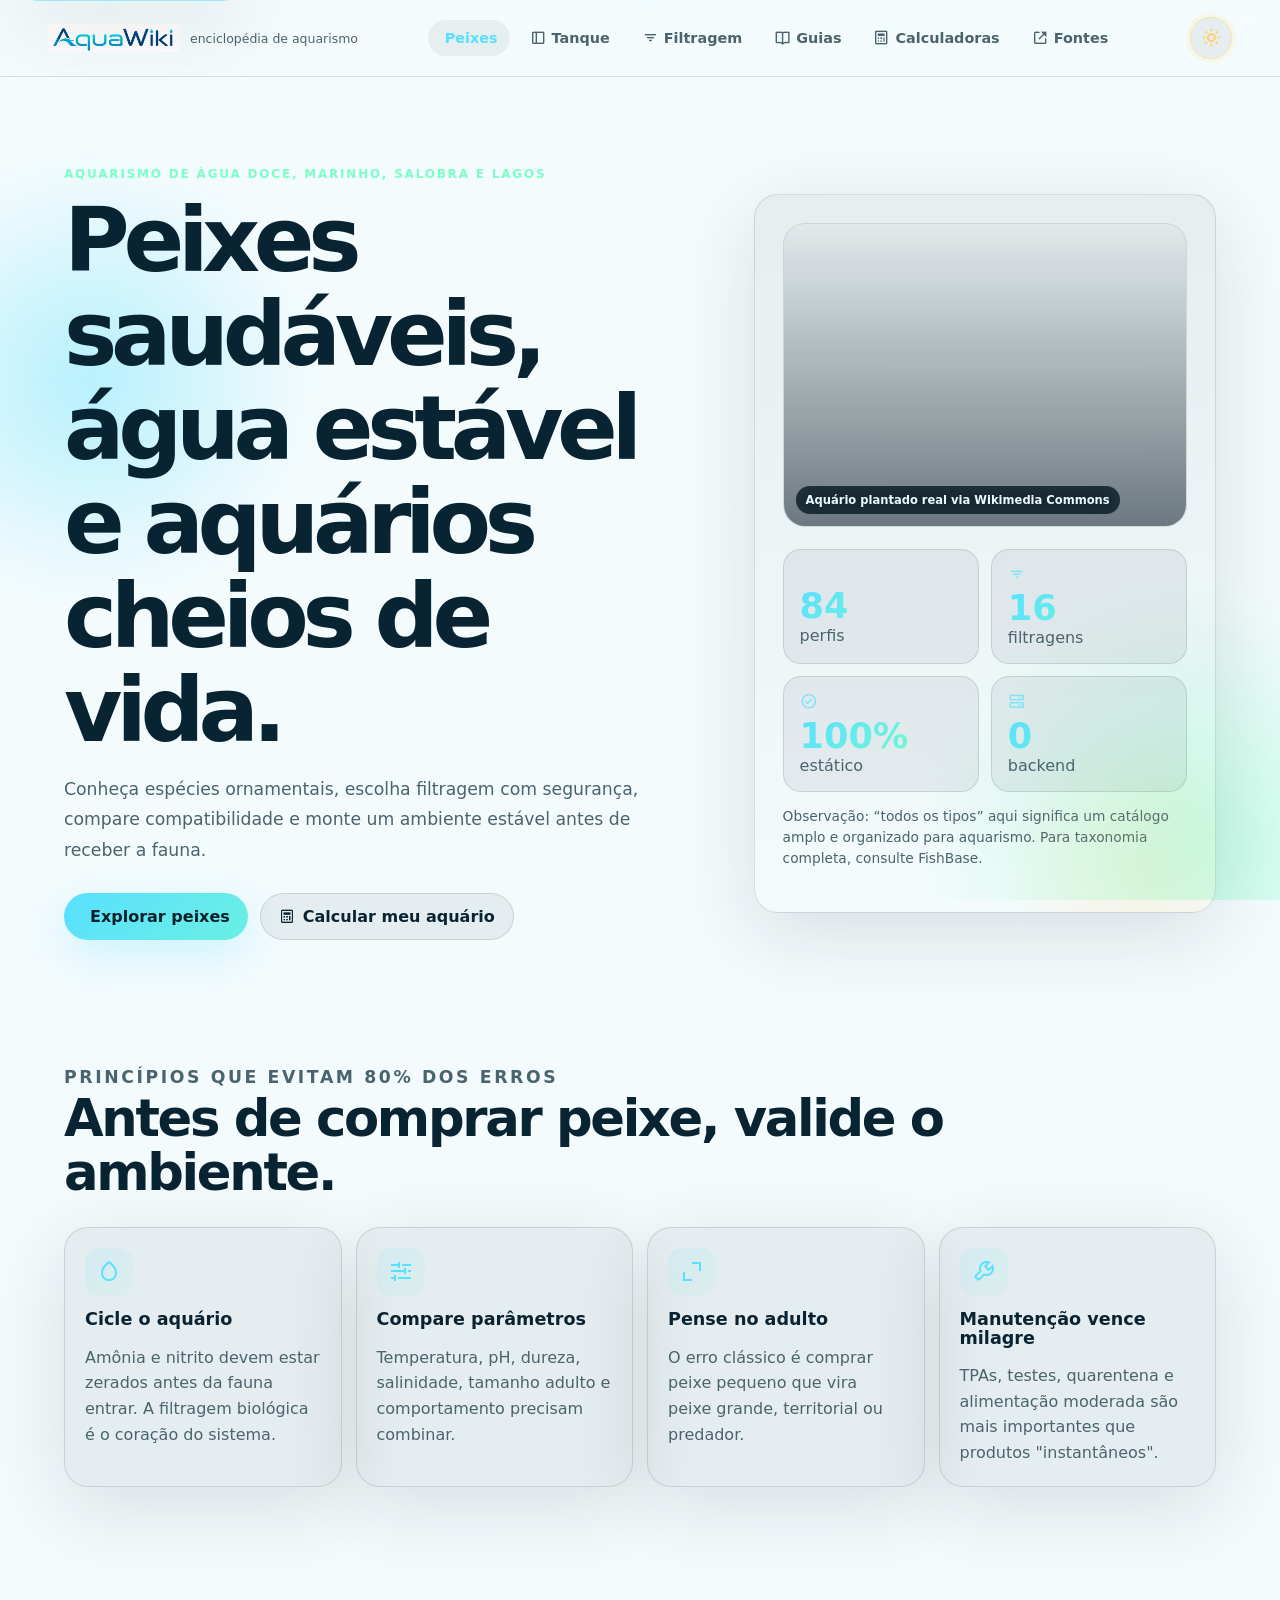
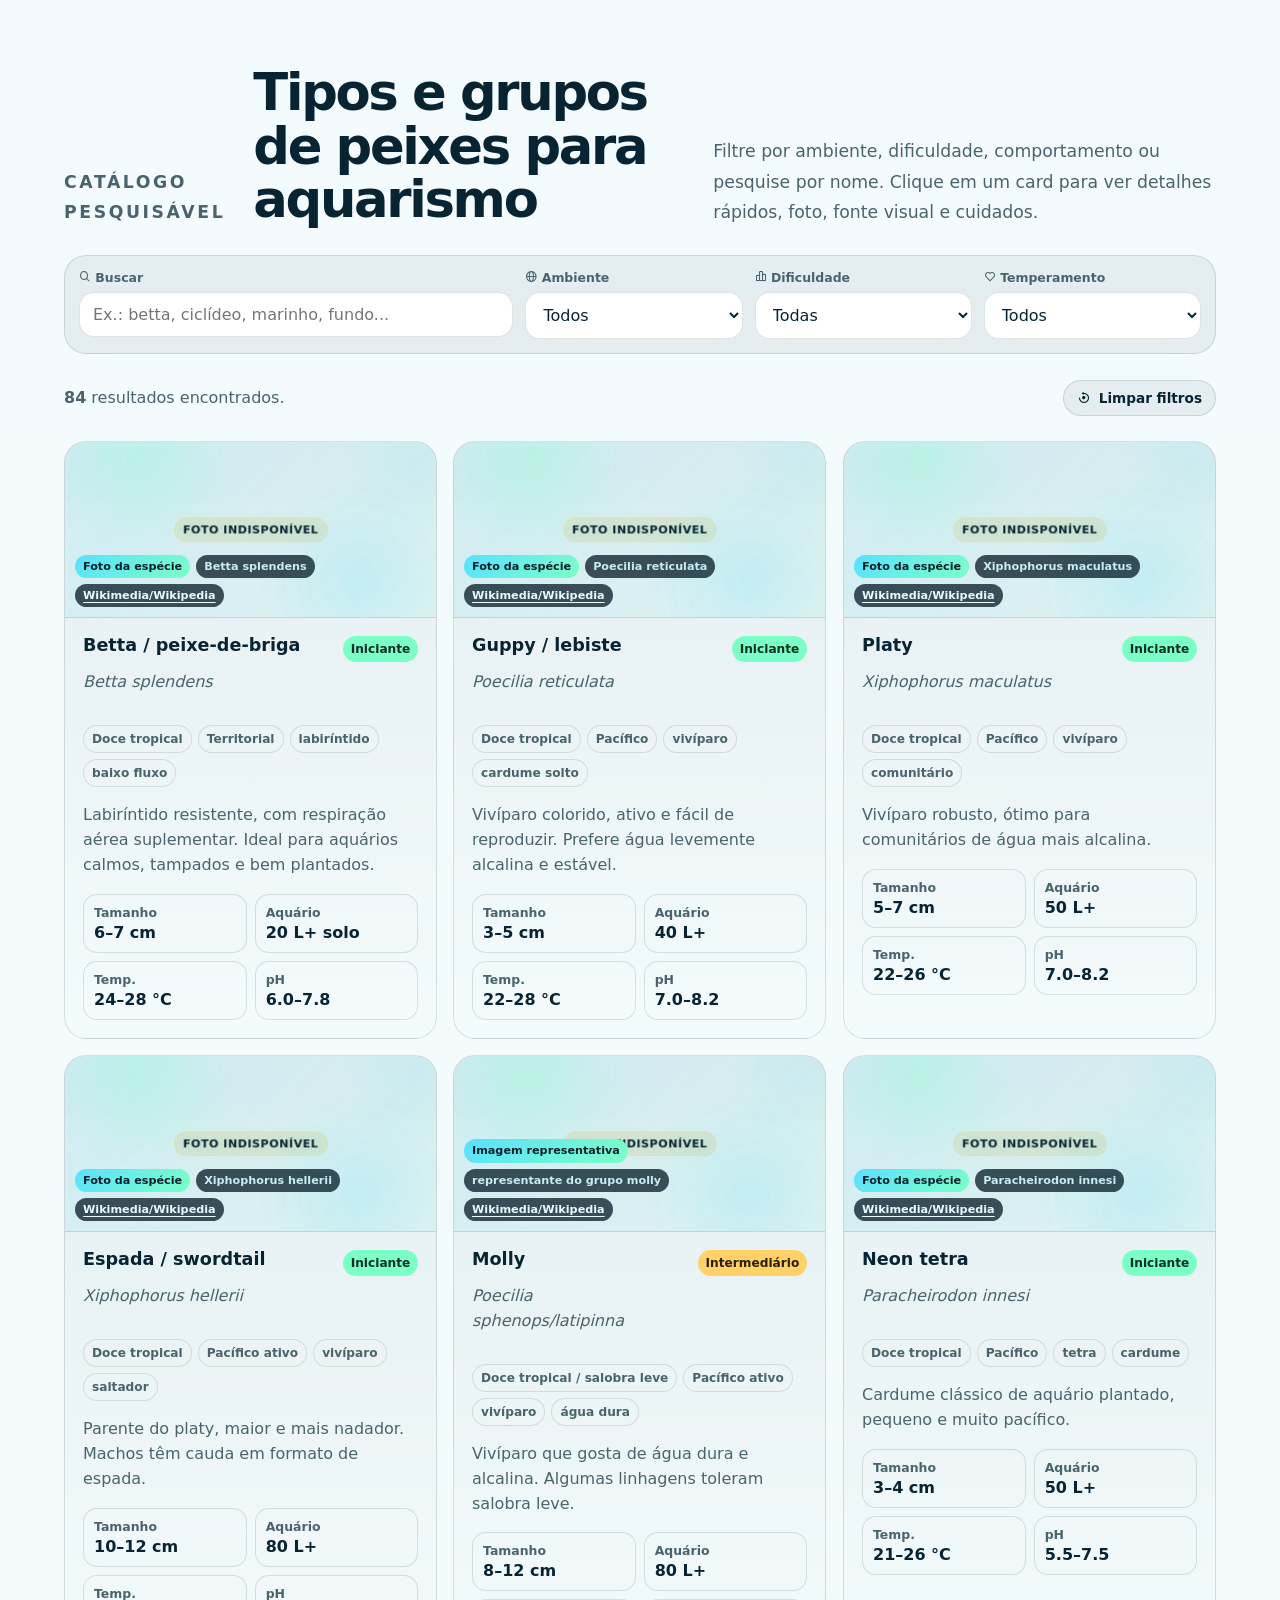
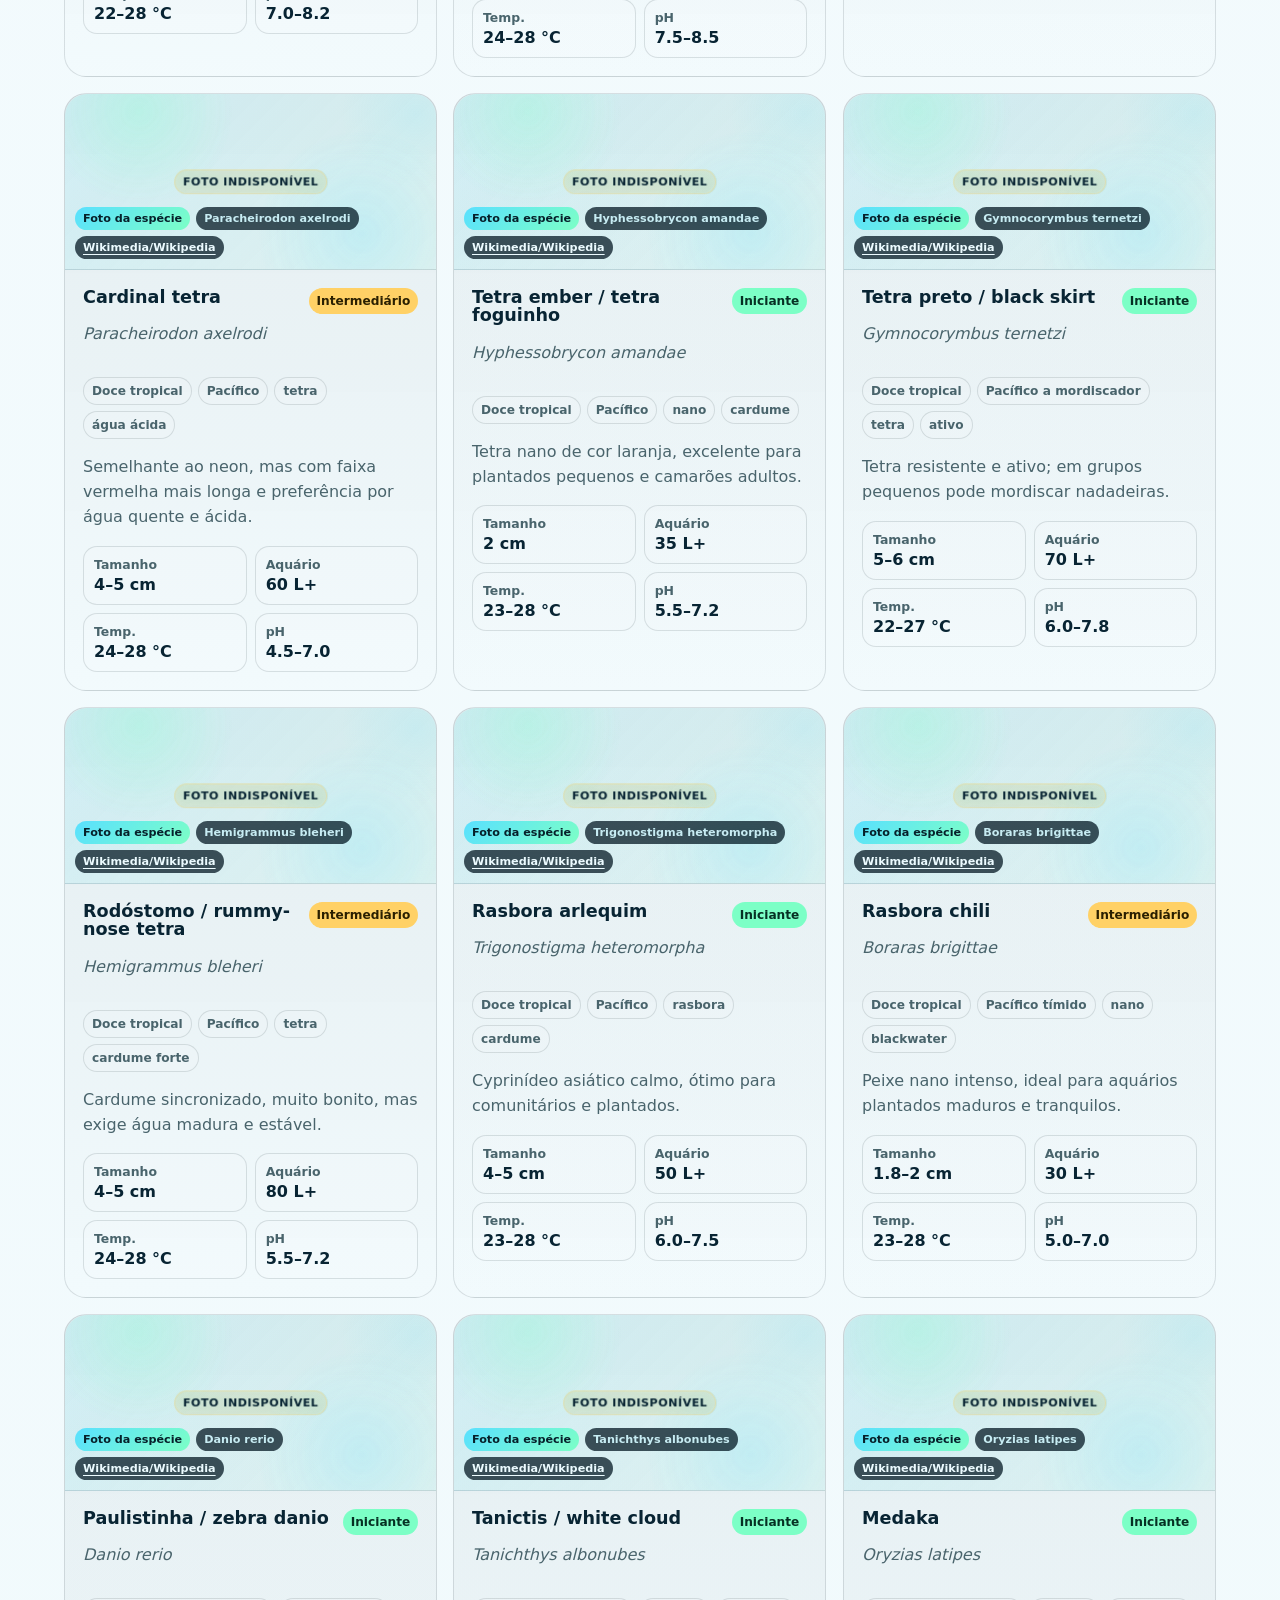
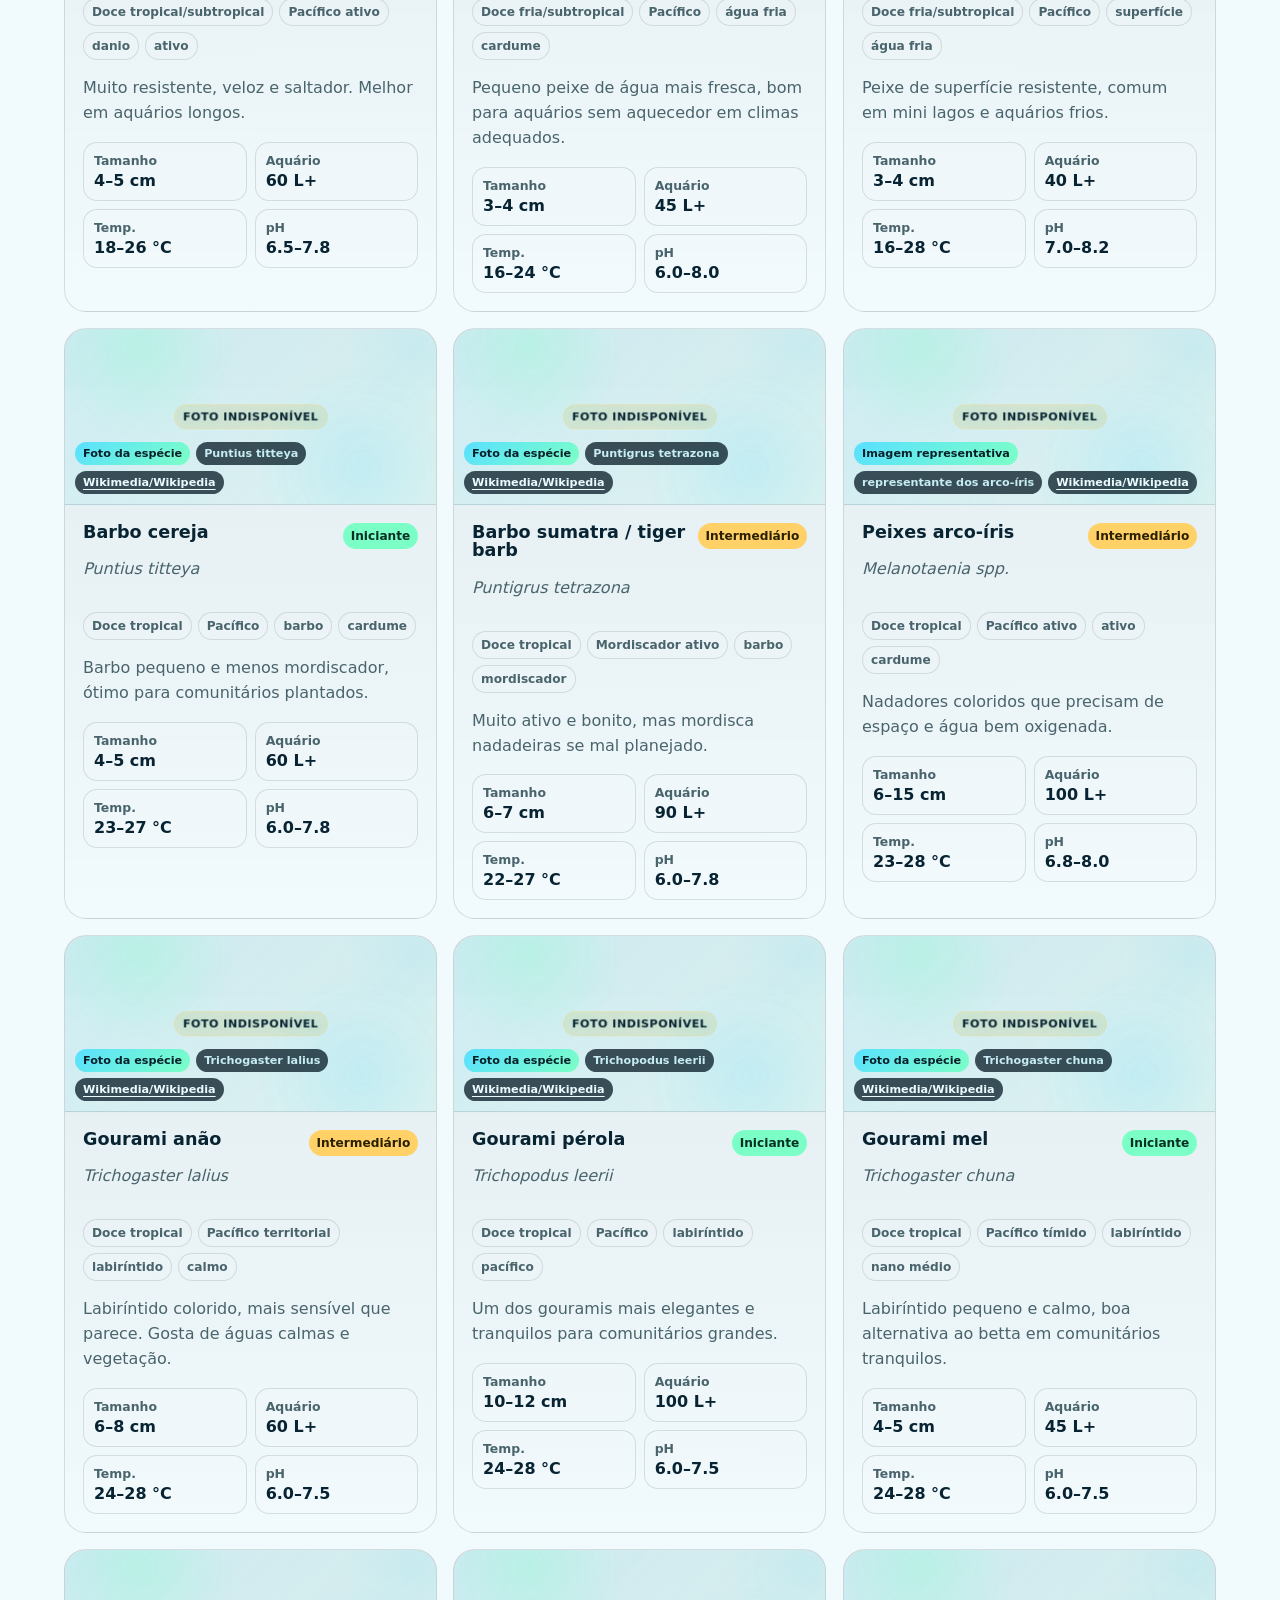
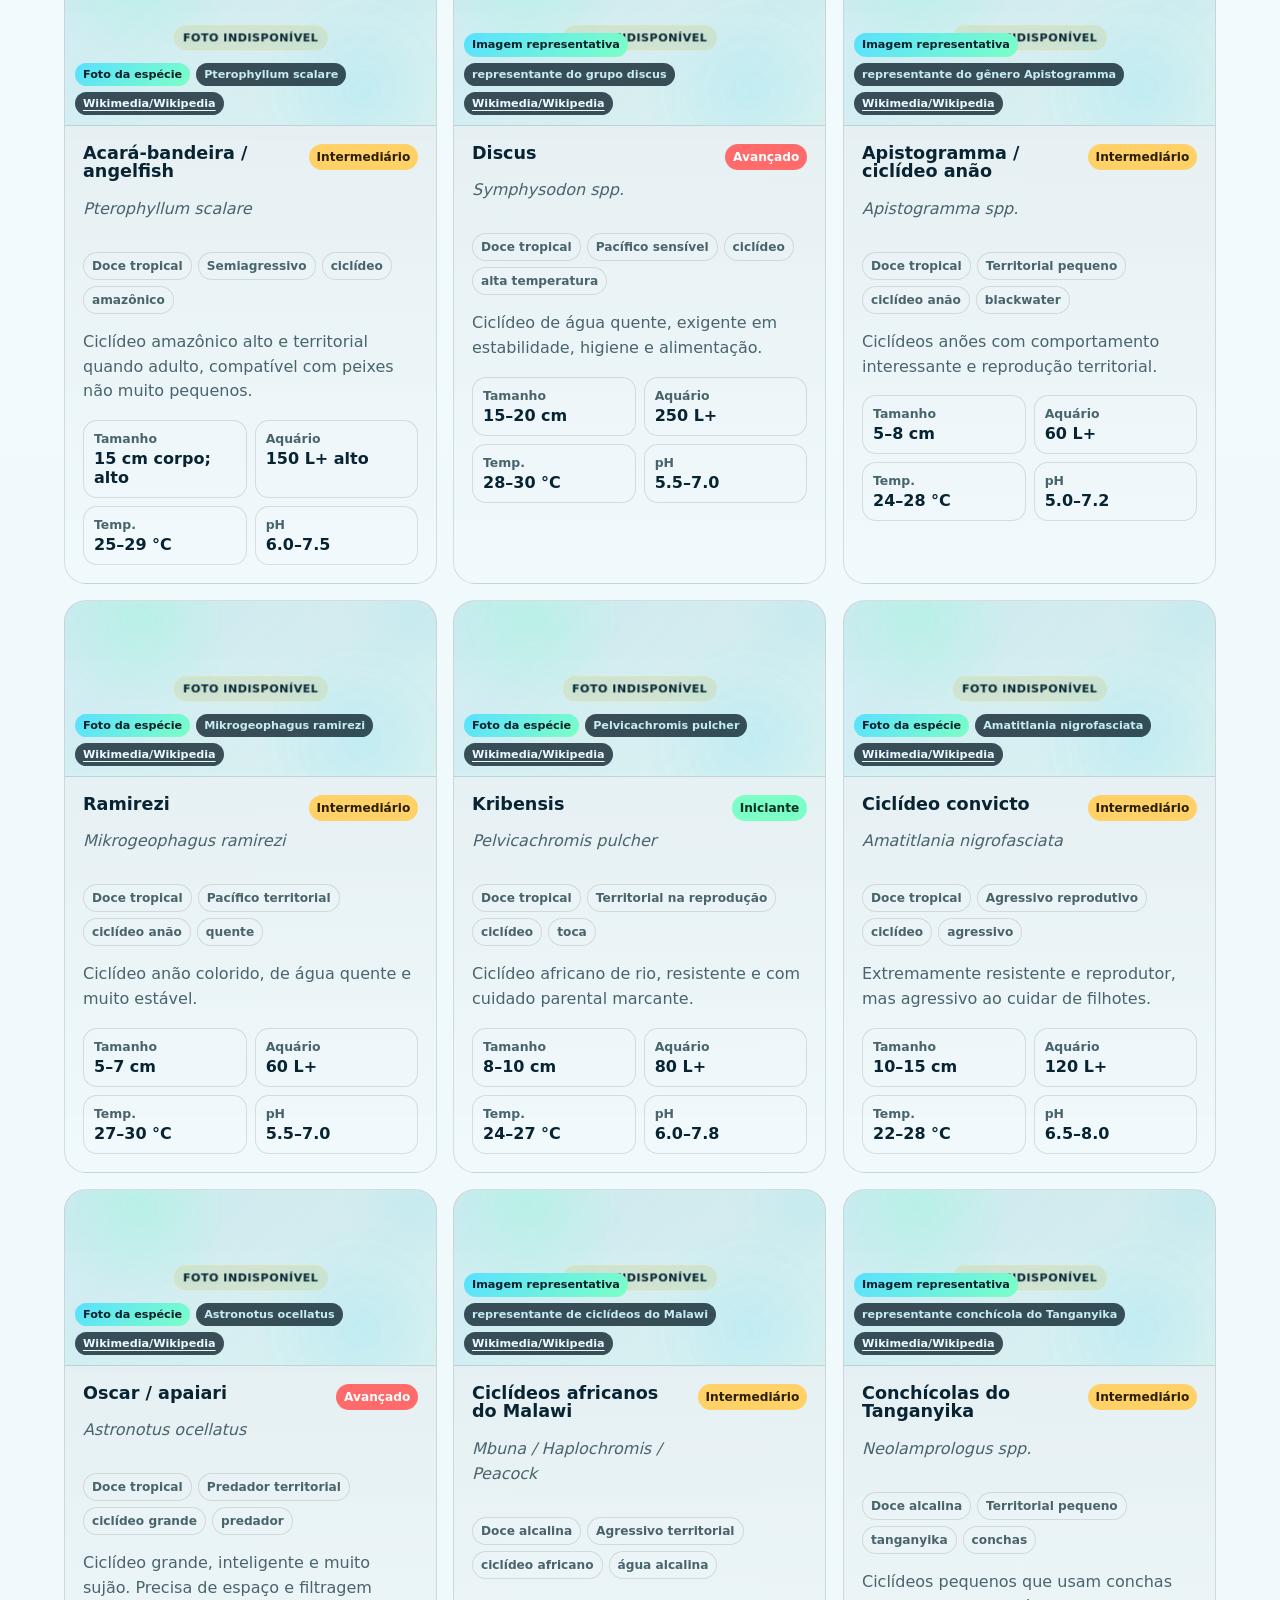
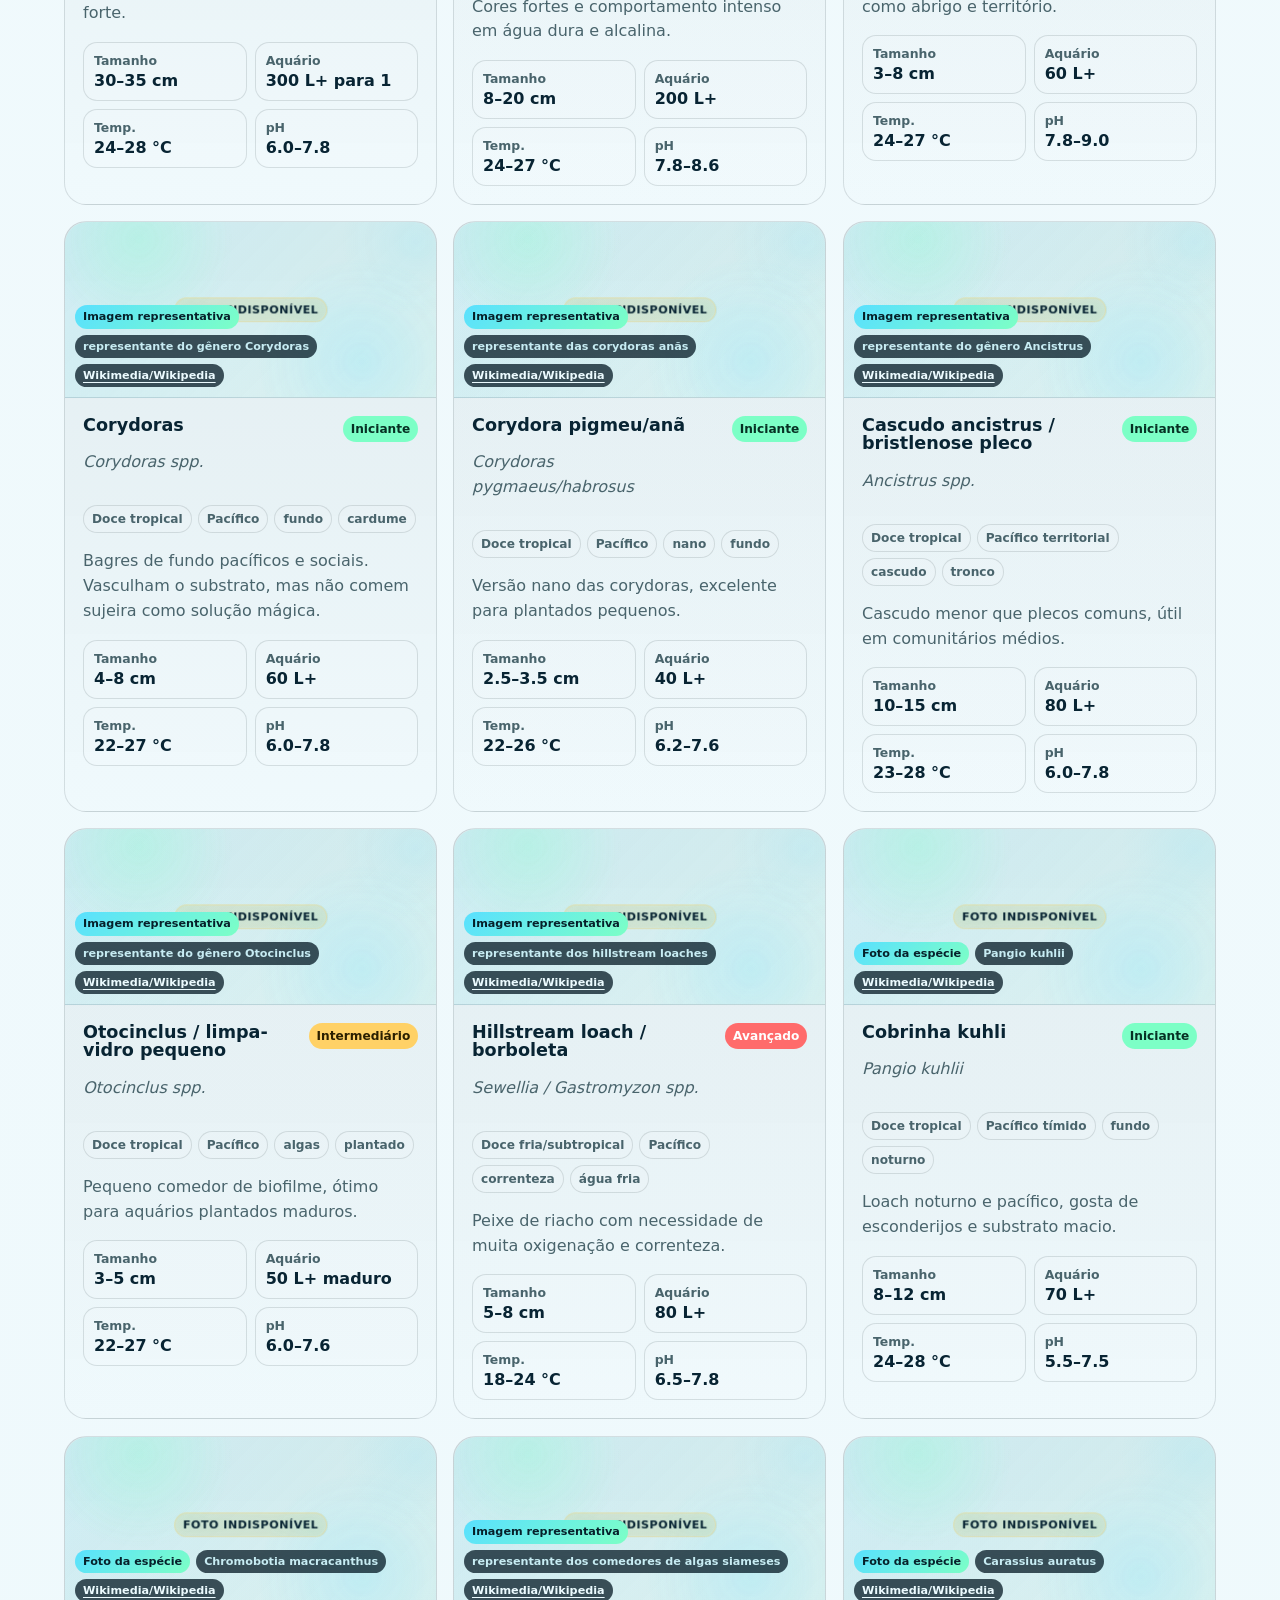
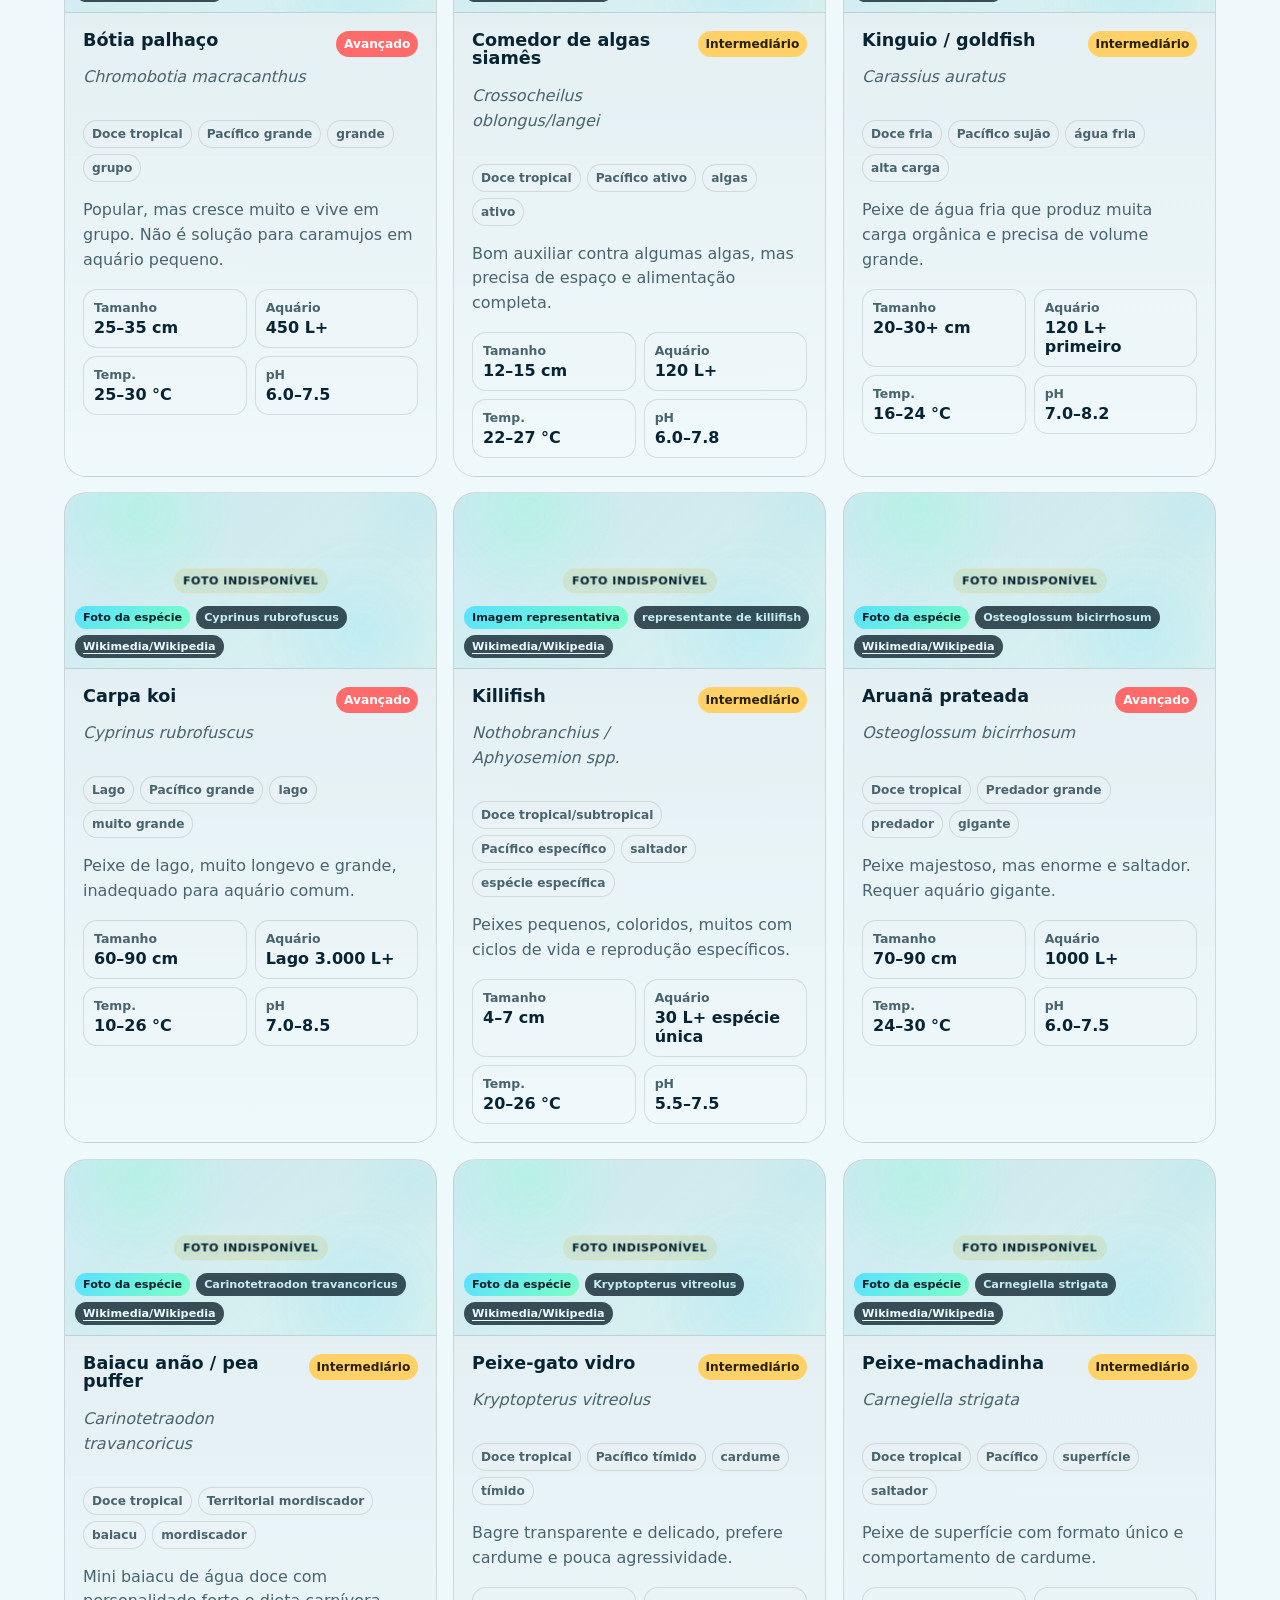
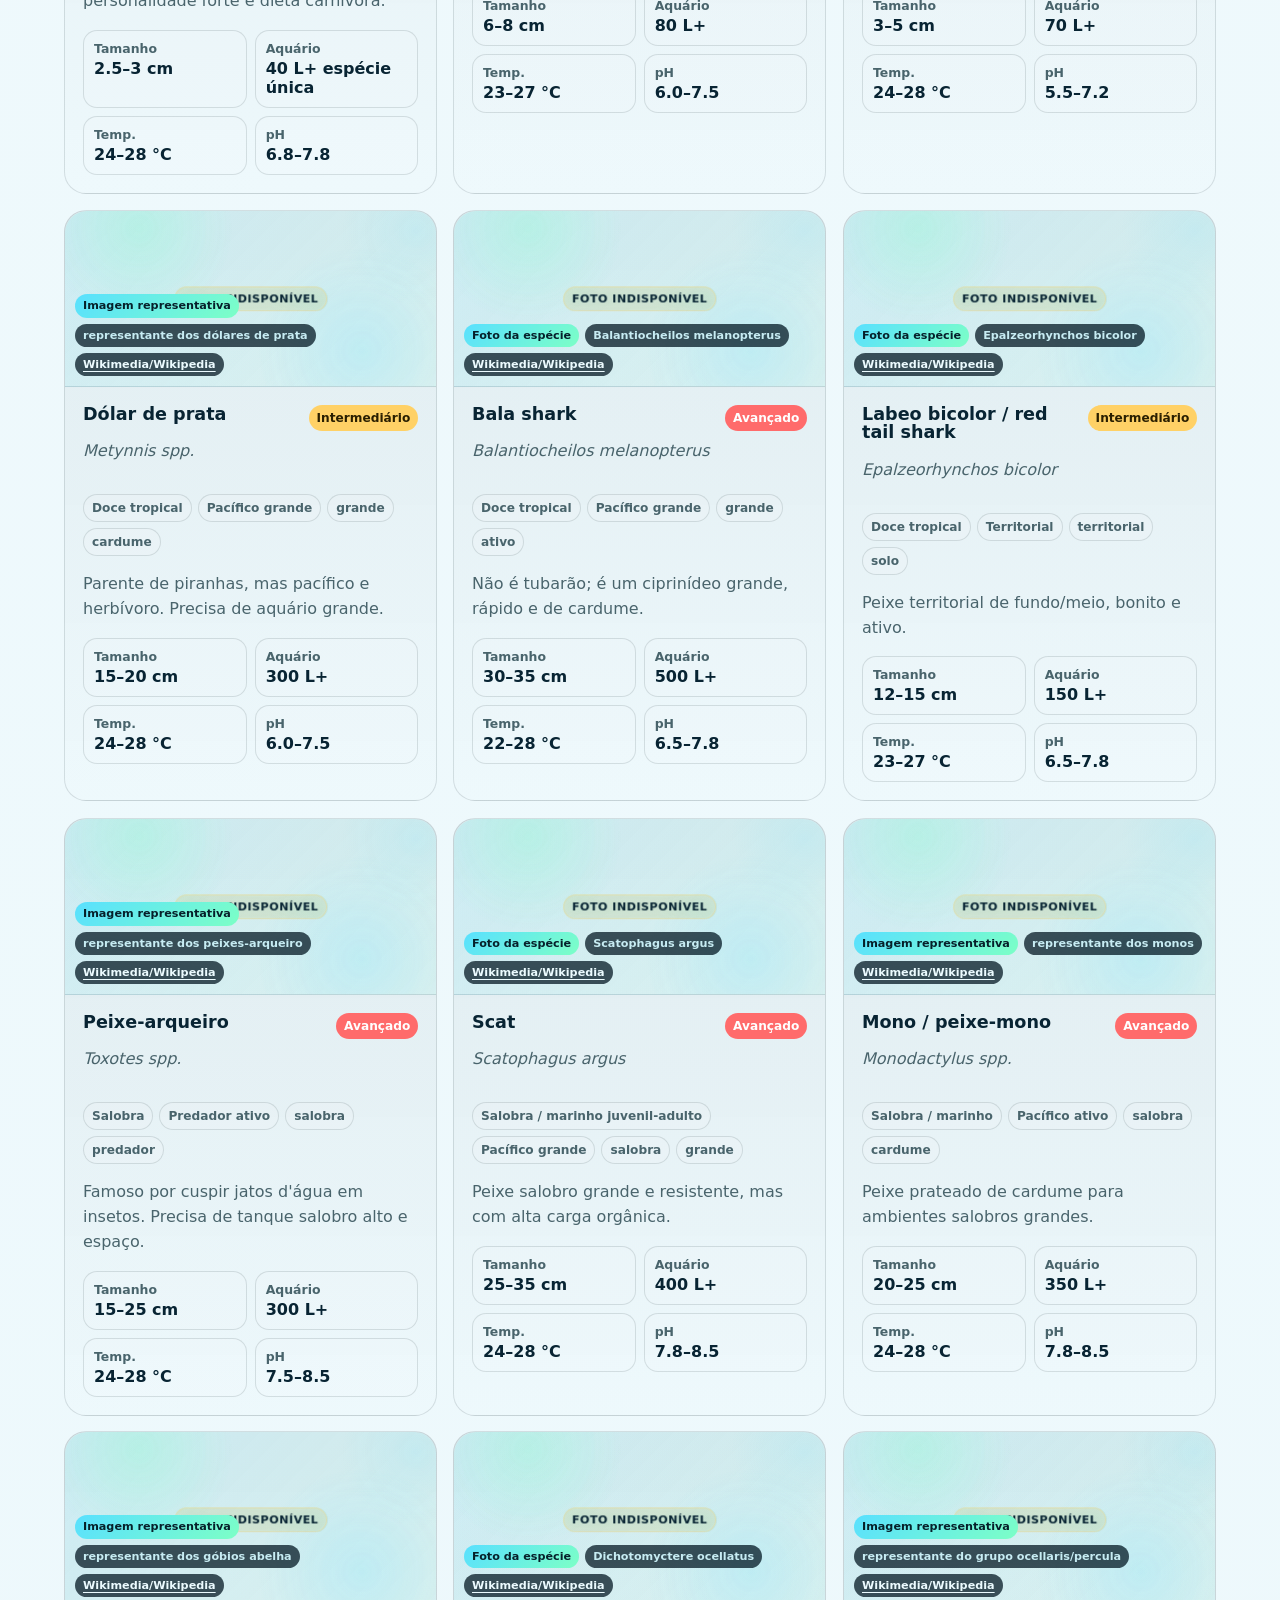
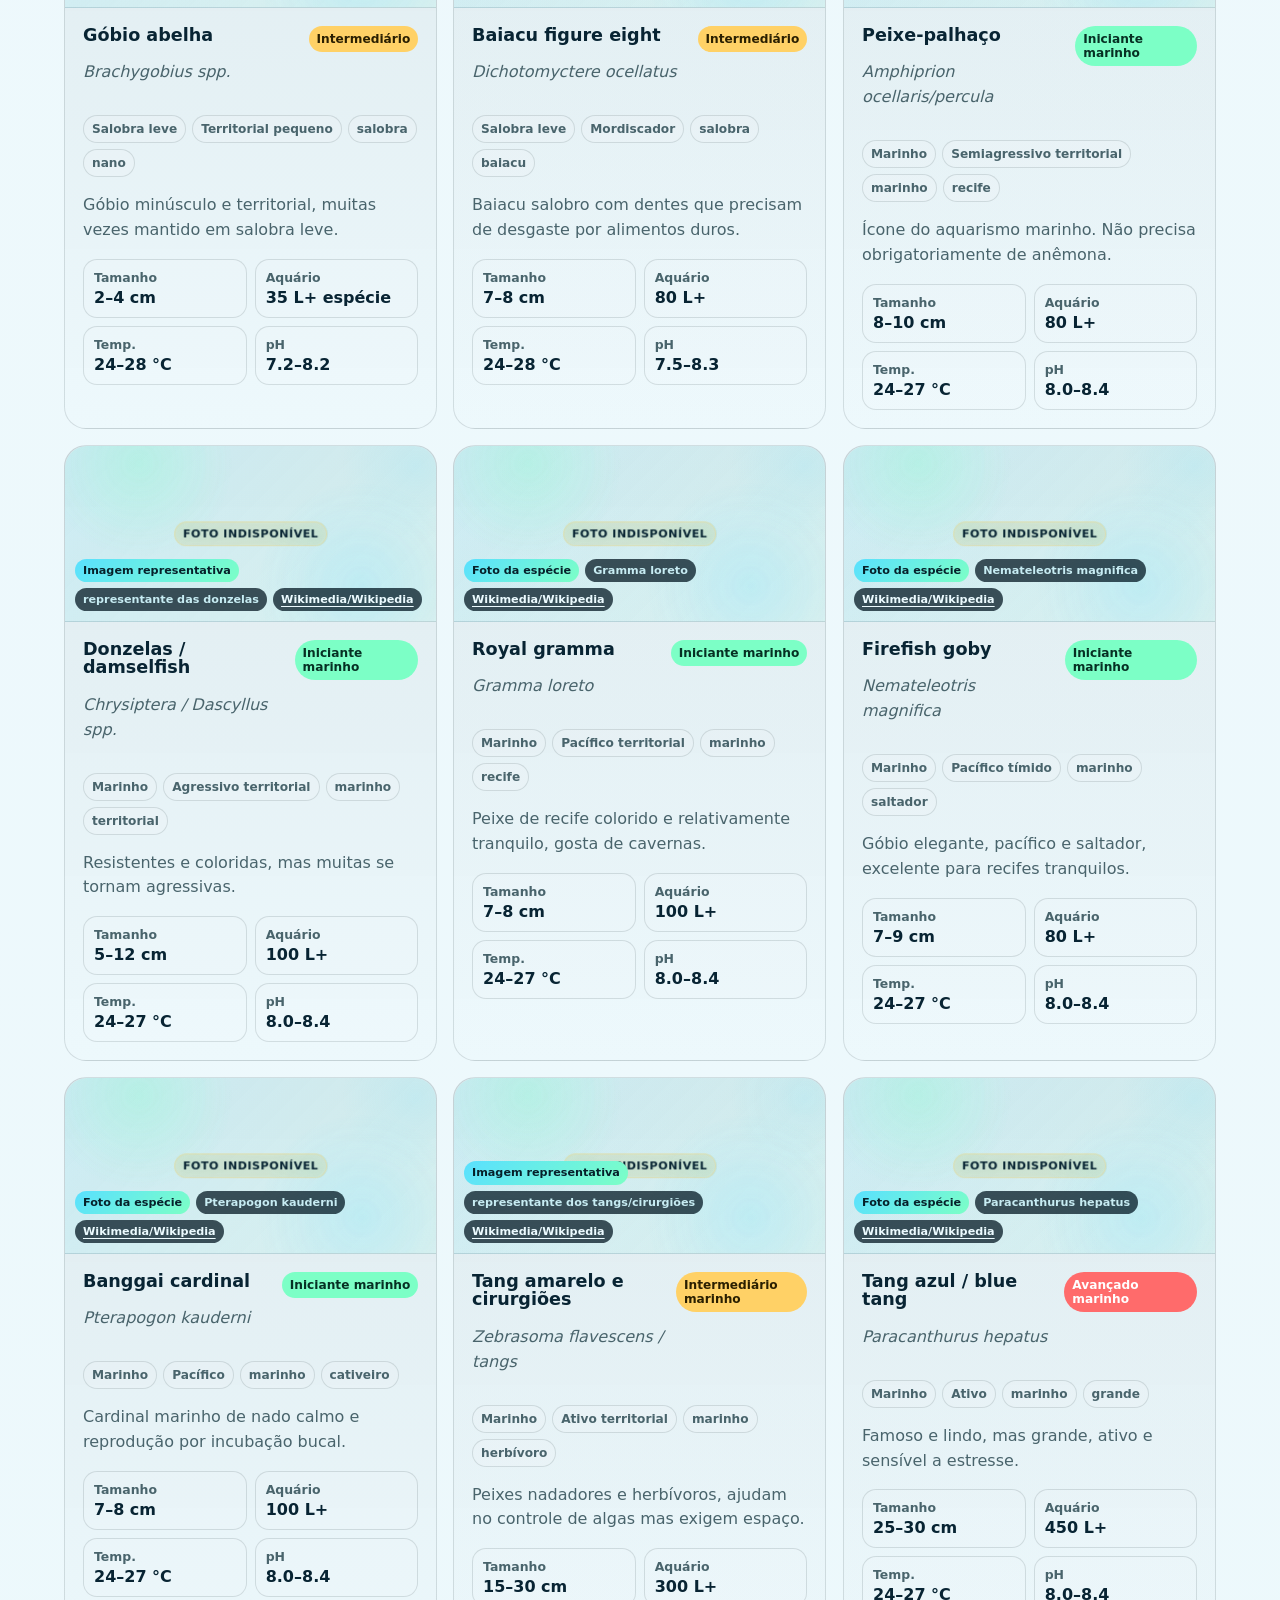
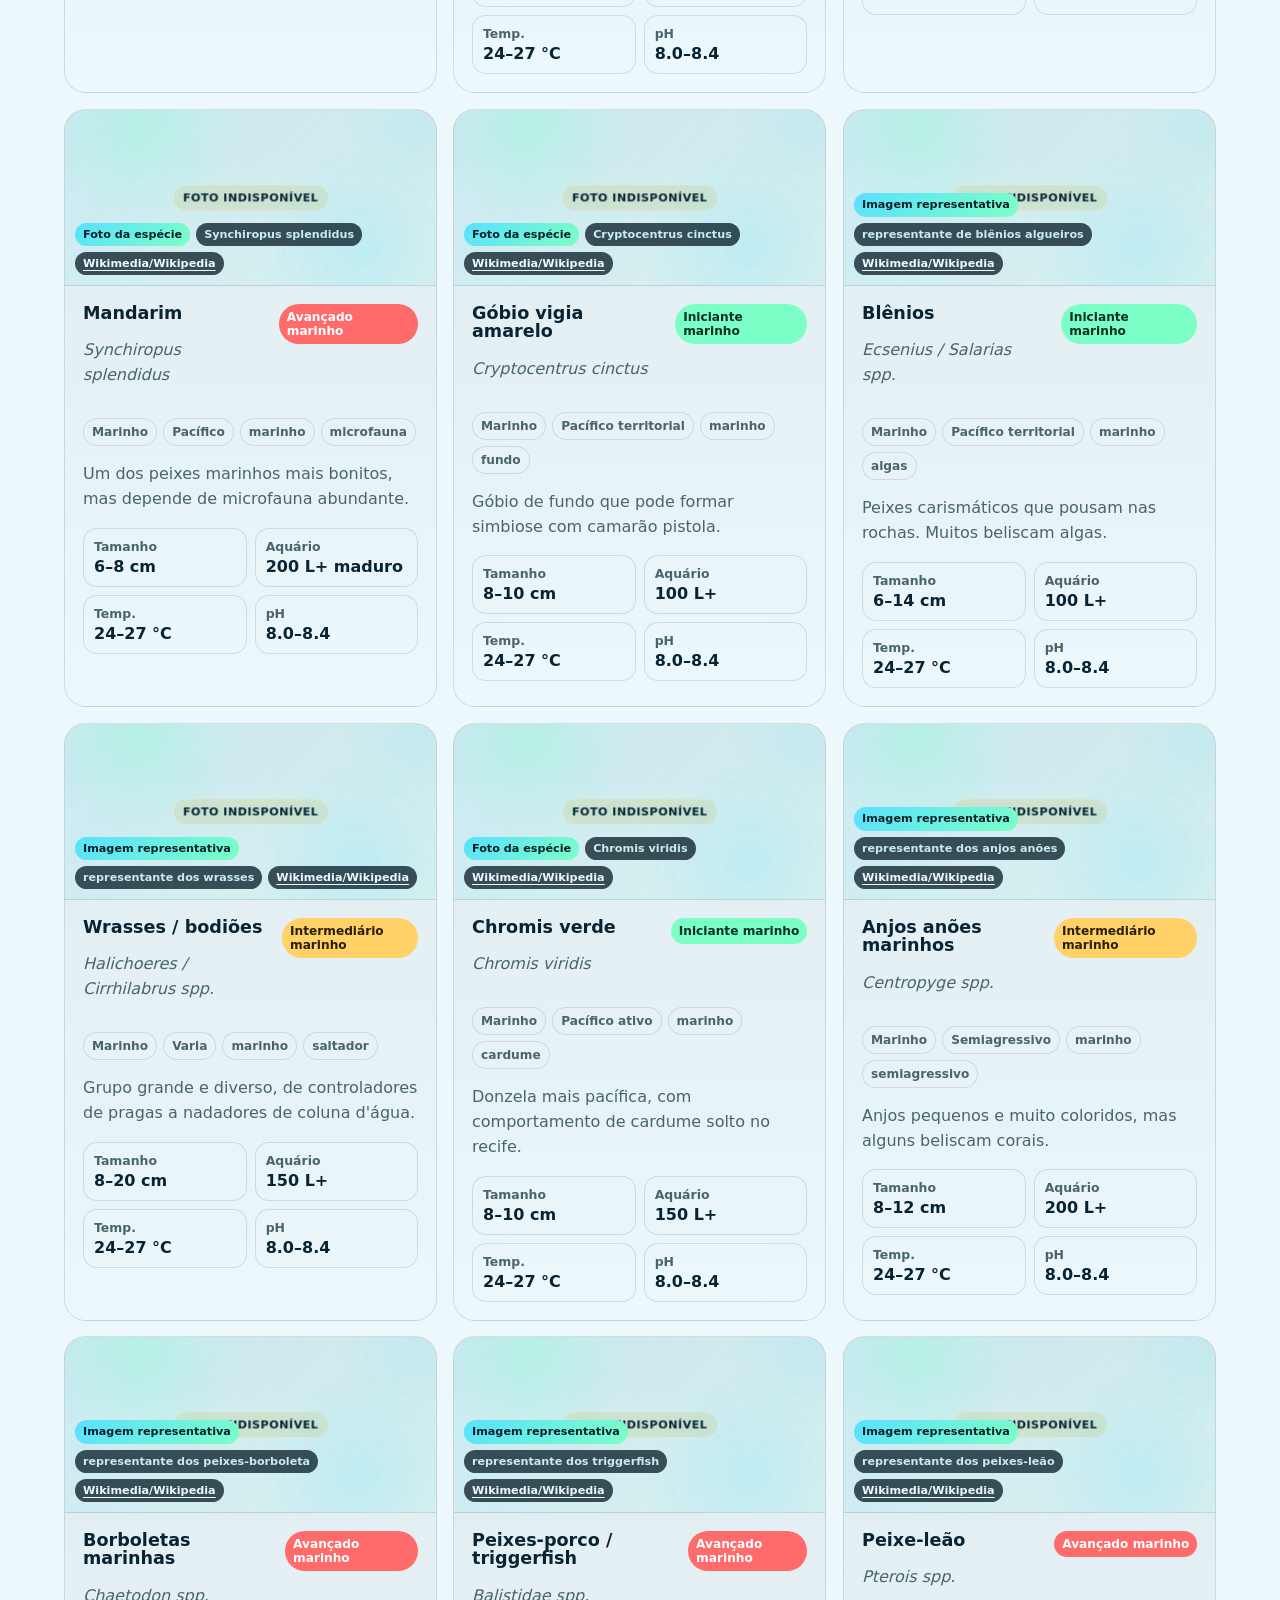
==== aquawiki/index.html @ acf68b25 "first commit" ====
<!doctype html>
<html lang="pt-BR">
<head>
  <meta charset="utf-8" />
  <meta name="viewport" content="width=device-width, initial-scale=1" />
  <title>AquaWiki — Guia de aquarismo</title>
  <meta name="description" content="AquaWiki: peixes ornamentais, filtragem, ciclagem, parâmetros e dicas práticas para aquários mais saudáveis." />
  <meta name="theme-color" content="#061822" />
  <meta name="color-scheme" content="dark light" />
  <meta property="og:title" content="AquaWiki — Enciclopédia de Aquarismo" />
  <meta property="og:description" content="Catálogo de peixes, simulador de compatibilidade, filtragem, guias e dicas práticas para aquarismo." />
  <meta property="og:type" content="website" />
  <meta property="og:image" content="https://commons.wikimedia.org/wiki/Special:FilePath/Aquarium_plants_and_fish.jpg" />
  <meta name="twitter:card" content="summary_large_image" />
  <meta name="twitter:title" content="AquaWiki — Enciclopédia de Aquarismo" />
  <meta name="twitter:description" content="Catálogo de peixes, simulador de compatibilidade, filtragem, guias e dicas práticas para aquarismo." />
  <script type="application/ld+json">{"@context":"https://schema.org","@type":"WebApplication","name":"AquaWiki","description":"Enciclopédia de aquarismo com catálogo de peixes, simulador de compatibilidade e guias práticos.","applicationCategory":"EducationalApplication","operatingSystem":"Any","url":"https://aquawiki.com.br"}</script>
  <link rel="preconnect" href="https://en.wikipedia.org" />
  <link rel="preconnect" href="https://upload.wikimedia.org" crossorigin />
  <link rel="dns-prefetch" href="https://commons.wikimedia.org" />
  <link rel="stylesheet" href="styles.css" />
  <link rel="stylesheet" href="https://unpkg.com/boxicons@2.1.4/css/boxicons.min.css" />
  <link rel="manifest" href="manifest.json" />
  <meta name="apple-mobile-web-app-capable" content="yes" />
  <meta name="apple-mobile-web-app-status-bar-style" content="black-translucent" />
</head>
<body>
  <a class="skip-link" href="#conteudo">Pular para o conteúdo</a>
  <div class="site-bg" aria-hidden="true"></div>
  <header class="topbar" id="topo">
    <a class="brand" href="#topo" aria-label="Voltar ao topo">
      <span class="brand-logo" aria-hidden="true">
        <img class="logo logo-dark" src="assets/logo-dark.png" alt="" width="172" height="64" />
        <img class="logo logo-light" src="assets/logo-light.png" alt="" width="172" height="64" />
      </span>
      <span class="brand-copy"><small>enciclopédia de aquarismo</small></span>
    </a>
    <nav class="nav" aria-label="Navegação principal">
      <a href="#peixes"><i class="bx bx-fish"></i> Peixes</a>
      <a href="#tanque"><i class="bx bx-dock-left"></i> Tanque</a>
      <a href="#filtragem"><i class="bx bx-filter"></i> Filtragem</a>
      <a href="#guias"><i class="bx bx-book-open"></i> Guias</a>
      <a href="#calculadoras"><i class="bx bx-calculator"></i> Calculadoras</a>
      <a href="#fontes"><i class="bx bx-link-external"></i> Fontes</a>
    </nav>
    <button class="theme-toggle" id="themeToggle" type="button" aria-label="Alternar entre tema claro e escuro" aria-pressed="false"><i class="bx bx-moon" id="themeIcon"></i></button>
  </header>

  <main id="conteudo">
    <section class="hero section-pad" aria-labelledby="hero-title">
      <div class="hero-content reveal">
        <p class="eyebrow">Aquarismo de água doce, marinho, salobra e lagos</p>
        <h1 id="hero-title">Peixes saudáveis, água estável e aquários cheios de vida.</h1>
        <p class="hero-text">Conheça espécies ornamentais, escolha filtragem com segurança, compare compatibilidade e monte um ambiente estável antes de receber a fauna.</p>
        <div class="hero-actions">
          <a class="btn primary" href="#peixes"><i class="bx bx-fish"></i> Explorar peixes</a>
          <a class="btn ghost" href="#calculadoras"><i class="bx bx-calculator"></i> Calcular meu aquário</a>
        </div>
      </div>
      <aside class="hero-card reveal" aria-label="Resumo do AquaWiki">
        <figure class="hero-photo">
          <img src="https://commons.wikimedia.org/wiki/Special:FilePath/Aquarium_plants_and_fish.jpg" alt="Aquário plantado com peixes ornamentais" loading="eager" decoding="async" fetchpriority="high" referrerpolicy="no-referrer" />
          <figcaption>Aquário plantado real via Wikimedia Commons</figcaption>
        </figure>
        <div class="stat-grid">
          <div><i class="bx bx-fish stat-icon"></i><strong id="fishCount">0</strong><span>perfis</span></div>
          <div><i class="bx bx-filter stat-icon"></i><strong id="filterCount">0</strong><span>filtragens</span></div>
          <div><i class="bx bx-check-circle stat-icon"></i><strong>100%</strong><span>estático</span></div>
          <div><i class="bx bx-server stat-icon"></i><strong>0</strong><span>backend</span></div>
        </div>
        <p class="tiny-note">Observação: “todos os tipos” aqui significa um catálogo amplo e organizado para aquarismo. Para taxonomia completa, consulte FishBase.</p>
      </aside>
    </section>

    <section class="quick section-pad reveal" aria-labelledby="principios-title">
      <div class="section-head compact">
        <p class="eyebrow">Princípios que evitam 80% dos erros</p>
        <h2 id="principios-title">Antes de comprar peixe, valide o ambiente.</h2>
      </div>
      <div class="principles">
        <article><span class="principle-icon"><i class="bx bx-droplet"></i></span><h3>Cicle o aquário</h3><p>Amônia e nitrito devem estar zerados antes da fauna entrar. A filtragem biológica é o coração do sistema.</p></article>
        <article><span class="principle-icon"><i class="bx bx-slider"></i></span><h3>Compare parâmetros</h3><p>Temperatura, pH, dureza, salinidade, tamanho adulto e comportamento precisam combinar.</p></article>
        <article><span class="principle-icon"><i class="bx bx-expand-alt"></i></span><h3>Pense no adulto</h3><p>O erro clássico é comprar peixe pequeno que vira peixe grande, territorial ou predador.</p></article>
        <article><span class="principle-icon"><i class="bx bx-wrench"></i></span><h3>Manutenção vence milagre</h3><p>TPAs, testes, quarentena e alimentação moderada são mais importantes que produtos "instantâneos".</p></article>
      </div>
    </section>

    <section class="section-pad" id="peixes" aria-labelledby="peixes-title">
      <div class="section-head reveal">
        <p class="eyebrow">Catálogo pesquisável</p>
        <h2 id="peixes-title">Tipos e grupos de peixes para aquarismo</h2>
        <p>Filtre por ambiente, dificuldade, comportamento ou pesquise por nome. Clique em um card para ver detalhes rápidos, foto, fonte visual e cuidados.</p>
      </div>

      <div class="toolbar reveal" role="search">
        <label class="search-box">
          <span><i class="bx bx-search"></i> Buscar</span>
          <input id="searchInput" type="search" placeholder="Ex.: betta, ciclídeo, marinho, fundo..." autocomplete="off" aria-describedby="resultCount" />
        </label>
        <label>
          <span><i class="bx bx-globe"></i> Ambiente</span>
          <select id="waterFilter"><option value="all">Todos</option></select>
        </label>
        <label>
          <span><i class="bx bx-bar-chart-alt-2"></i> Dificuldade</span>
          <select id="difficultyFilter"><option value="all">Todas</option></select>
        </label>
        <label>
          <span><i class="bx bx-heart"></i> Temperamento</span>
          <select id="temperFilter"><option value="all">Todos</option></select>
        </label>
      </div>

      <div class="result-row reveal">
        <p aria-live="polite"><strong id="resultCount">0</strong> resultados encontrados.</p>
        <button id="resetFilters" class="btn mini" type="button"><i class="bx bx-reset"></i> Limpar filtros</button>
      </div>

      <div class="fish-grid" id="fishGrid" aria-live="polite"></div>
    </section>

    <section class="section-pad panel-section reveal" id="compatibilidade" aria-labelledby="compatibilidade-title">
      <div class="section-head compact">
        <p class="eyebrow">Compatibilidade rápida</p>
        <h2 id="compatibilidade-title">Compare dois grupos antes de misturar.</h2>
        <p>Este verificador usa regras simples: ambiente, faixa de temperatura, comportamento e tamanho. Ele não substitui pesquisa por espécie.</p>
      </div>
      <div class="compare-box">
        <label><span>Peixe 1</span><select id="compareA"></select></label>
        <label><span>Peixe 2</span><select id="compareB"></select></label>
        <button class="btn primary" id="compareBtn" type="button"><i class="bx bx-git-compare"></i> Comparar</button>
      </div>
      <div id="compareResult" class="compare-result"></div>
    </section>

    <section class="section-pad reveal" id="tanque" aria-labelledby="tanque-title">
      <div class="section-head compact">
        <p class="eyebrow">Simulador visual</p>
        <h2 id="tanque-title">Monte seu tanque virtual.</h2>
        <p>Adicione espécies ao tanque e veja em tempo real se combinam. O score atualiza a cada peixe adicionado e mostra conflitos específicos.</p>
      </div>
      <div class="tank-layout">
        <div class="tank-species-panel">
          <div class="tank-search">
            <i class="bx bx-search"></i>
            <input id="tankSearch" type="search" placeholder="Buscar espécie..." autocomplete="off" />
          </div>
          <div class="tank-species-list" id="tankSpeciesList"></div>
        </div>
        <div class="tank-virtual-panel">
          <div class="tank-visual" id="tankVisual">
            <div class="tank-water"></div>
            <div class="tank-empty" id="tankEmpty">
              <i class="bx bx-plus-circle"></i>
              <p>Clique em um peixe ao lado para adicionar ao tanque</p>
            </div>
            <div class="tank-fishes" id="tankFishes"></div>
          </div>
          <div class="tank-score-bar">
            <div class="tank-score-info">
              <span class="tank-score-label">Score de compatibilidade</span>
              <span class="tank-score-value" id="tankScoreValue">—</span>
            </div>
            <div class="tank-score-track"><i class="tank-score-fill" id="tankScoreFill"></i></div>
          </div>
          <div class="tank-summary" id="tankSummary"></div>
          <div class="tank-conflicts" id="tankConflicts"></div>
          <div class="tank-actions">
            <button class="btn mini" id="tankClear" type="button"><i class="bx bx-trash"></i> Limpar tanque</button>
          </div>
        </div>
      </div>
    </section>

    <section class="section-pad" id="filtragem" aria-labelledby="filtragem-title">
      <div class="section-head reveal">
        <p class="eyebrow">Filtragem e mídias</p>
        <h2 id="filtragem-title">Tipos de filtragem e quando usar</h2>
        <p>A filtragem ideal combina etapas mecânica, biológica e, quando necessário, química/auxiliar.</p>
      </div>
      <div class="filters-grid" id="filtersGrid"></div>
    </section>

    <section class="section-pad split" id="calculadoras" aria-labelledby="calculadoras-title">
      <div class="calculator-card reveal">
        <p class="eyebrow">Calculadora</p>
        <h2 id="calculadoras-title">Volume e vazão sugerida</h2>
        <p>Informe medidas internas do vidro em centímetros. A vazão é uma referência inicial e deve ser ajustada por espécie, carga orgânica e layout.</p>
        <div class="calc-grid">
          <label><span><i class="bx bx-horizontal-center"></i> Comprimento</span><input id="len" type="number" min="1" step="0.1" value="60" inputmode="decimal" /></label>
          <label><span><i class="bx bx-vertical-center"></i> Largura</span><input id="wid" type="number" min="1" step="0.1" value="30" inputmode="decimal" /></label>
          <label><span><i class="bx bx-up-arrow"></i> Altura útil</span><input id="hei" type="number" min="1" step="0.1" value="35" inputmode="decimal" /></label>
          <label><span><i class="bx bx-bar-chart"></i> Perfil</span><select id="flowProfile"><option value="5">Baixa carga / betta / camarões</option><option value="7" selected>Comunitário tropical</option><option value="10">Alta carga / kinguios / ciclídeos</option></select></label>
        </div>
        <button class="btn primary" id="calcBtn" type="button"><i class="bx bx-calculator"></i> Calcular</button>
        <div id="calcResult" class="calc-result"></div>
      </div>
      <div class="calculator-card reveal">
        <p class="eyebrow">Checklist</p>
        <h2>Pronto para receber peixes?</h2>
        <div class="checklist" id="checklist"></div>
        <div class="progress-wrap"><span id="progressLabel">0%</span><div class="progress" role="progressbar" aria-label="Progresso do checklist" aria-valuemin="0" aria-valuemax="100" aria-valuenow="0"><i id="progressBar"></i></div></div>
      </div>
    </section>

    <section class="section-pad" id="guias" aria-labelledby="guias-title">
      <div class="section-head reveal">
        <p class="eyebrow">Guias práticos</p>
        <h2 id="guias-title">Dicas essenciais de aquarismo</h2>
      </div>
      <div class="guide-tabs reveal" role="tablist" aria-label="Guias de aquarismo">
        <button class="tab active" data-guide="iniciante" type="button" role="tab" aria-selected="true" aria-controls="guidePanel"><i class="bx bx-seedling"></i> Iniciante</button>
        <button class="tab" data-guide="plantado" type="button" role="tab" aria-selected="false" aria-controls="guidePanel"><i class="bx bx-leaf"></i> Plantado</button>
        <button class="tab" data-guide="marinho" type="button" role="tab" aria-selected="false" aria-controls="guidePanel"><i class="bx bx-water"></i> Marinho</button>
        <button class="tab" data-guide="doencas" type="button" role="tab" aria-selected="false" aria-controls="guidePanel"><i class="bx bx-error"></i> Doenças</button>
        <button class="tab" data-guide="manutencao" type="button" role="tab" aria-selected="false" aria-controls="guidePanel"><i class="bx bx-cog"></i> Manutenção</button>
      </div>
      <div class="guide-panel reveal" id="guidePanel" role="tabpanel" tabindex="0"></div>
    </section>

    <section class="section-pad glossary-section reveal" aria-labelledby="glossario-title">
      <div class="section-head compact">
        <p class="eyebrow">Glossário</p>
        <h2 id="glossario-title">Termos que todo aquarista encontra</h2>
      </div>
      <div class="glossary" id="glossary"></div>
    </section>

    <section class="section-pad sources reveal" id="fontes" aria-labelledby="fontes-title">
      <div class="section-head compact">
        <p class="eyebrow">Transparência</p>
        <h2 id="fontes-title">Fontes usadas para estruturar o conteúdo</h2>
        <p>O AquaWiki não substitui veterinário, biólogo, loja especializada séria ou pesquisa por espécie. Use as fichas como ponto de partida.</p>
      </div>
      <ul>
        <li><a href="https://www.fishbase.se/home.php" target="_blank" rel="noopener noreferrer">FishBase — base global de informações sobre peixes</a></li>
        <li><a href="https://seriouslyfish.com/species" target="_blank" rel="noopener noreferrer">Seriously Fish — perfis de espécies e manutenção em cativeiro</a></li>
        <li><a href="https://www.aqueon.com/articles/aquarium-filtration-basics" target="_blank" rel="noopener noreferrer">Aqueon — conceitos básicos de filtragem</a></li>
        <li><a href="https://aquaforest.eu/en/knowledge-base/aquarium-filter-media-filtration-methods-biological-chemical-mechanical/" target="_blank" rel="noopener noreferrer">Aquaforest — mídias biológicas, químicas e mecânicas</a></li>
        <li><a href="https://www.aquariumindustries.com.au/wp-content/uploads/2015/03/Freshwater-Fish-Compatibility-Chart.pdf" target="_blank" rel="noopener noreferrer">Aquarium Industries — tabela de compatibilidade de água doce</a></li>
      
        <li><a href="https://www.mediawiki.org/wiki/Wikimedia_REST_API" target="_blank" rel="noopener noreferrer">Wikimedia REST API — imagens principais das páginas dos táxons</a></li>
        <li><a href="https://commons.wikimedia.org/wiki/File:Aquarium_plants_and_fish.jpg" target="_blank" rel="noopener noreferrer">Wikimedia Commons — imagem do aquário plantado no destaque</a></li>
      </ul>
    </section>
  </main>

  <dialog id="fishModal" class="fish-modal" aria-label="Ficha do peixe">
    <button class="close-modal" id="closeModal" type="button" aria-label="Fechar"><i class="bx bx-x"></i></button>
    <div id="modalContent"></div>
  </dialog>

  <footer class="footer">
    <p><i class="bx bx-droplet"></i> AquaWiki — aquarismo em HTML, CSS e JavaScript puro.</p>
    <a href="#topo"><i class="bx bx-up-arrow-alt"></i> Voltar ao topo</a>
  </footer>

  <button class="back-to-top" id="backToTop" type="button" aria-label="Voltar ao topo"><i class="bx bx-chevron-up"></i></button>

  <div class="toast-container" id="toastContainer"></div>

  <script src="app.js" defer></script>
</body>
</html>
---- aquawiki/styles.css ----
:root{
  --bg:#061822;
  --bg-2:#082433;
  --card:rgba(255,255,255,.08);
  --card-strong:rgba(255,255,255,.13);
  --text:#ecfbff;
  --muted:#a7c4cc;
  --brand:#59e0ff;
  --brand-2:#7cffc6;
  --accent:#ffd166;
  --danger:#ff6b6b;
  --ok:#7cffc6;
  --warn:#ffd166;
  --border:rgba(255,255,255,.14);
  --shadow:0 20px 80px rgba(0,0,0,.35);
  --radius:24px;
}
:root.light{
  --bg:#f4fbfd;
  --bg-2:#e6f6fb;
  --card:rgba(6,24,34,.06);
  --card-strong:rgba(6,24,34,.1);
  --text:#082433;
  --muted:#49646c;
  --border:rgba(6,24,34,.12);
  --shadow:0 20px 80px rgba(6,24,34,.12);
}
*{box-sizing:border-box}
html{scroll-behavior:smooth}
body{margin:0;min-height:100vh;background:linear-gradient(180deg,var(--bg),var(--bg-2));color:var(--text);font-family:Inter,ui-sans-serif,system-ui,-apple-system,"Segoe UI",Roboto,Arial,sans-serif}
body::selection{background:var(--brand);color:#06202a}
a{color:inherit;text-decoration:none}
button,input,select{font:inherit}
img{max-width:100%}

/* ── Scroll progress bar ── */
.scroll-progress{position:fixed;top:0;left:0;height:3px;width:0;background:linear-gradient(90deg,var(--brand),var(--brand-2));z-index:9999;transition:width .1s linear;pointer-events:none}

/* ── Floating bubbles ── */
.site-bg{position:fixed;inset:0;z-index:-1;overflow:hidden;pointer-events:none}
.site-bg::before,.site-bg::after{content:"";position:absolute;border-radius:999px;filter:blur(18px);opacity:.4;background:radial-gradient(circle,var(--brand),transparent 60%)}
.site-bg::before{width:520px;height:520px;left:-170px;top:120px;animation:floaty 10s ease-in-out infinite}
.site-bg::after{width:620px;height:620px;right:-220px;top:540px;background:radial-gradient(circle,var(--brand-2),transparent 60%);animation:floaty 13s ease-in-out infinite reverse}
.bubble{position:absolute;border-radius:50%;background:radial-gradient(circle at 30% 30%,rgba(89,224,255,.15),rgba(124,255,198,.08));pointer-events:none;animation:bubbleRise linear infinite}
.bubble:nth-child(1){width:14px;height:14px;left:8%;animation-duration:18s;animation-delay:0s}
.bubble:nth-child(2){width:9px;height:9px;left:22%;animation-duration:22s;animation-delay:3s}
.bubble:nth-child(3){width:18px;height:18px;left:50%;animation-duration:16s;animation-delay:1s}
.bubble:nth-child(4){width:11px;height:11px;left:68%;animation-duration:25s;animation-delay:5s}
.bubble:nth-child(5){width:7px;height:7px;left:85%;animation-duration:20s;animation-delay:2s}
.bubble:nth-child(6){width:13px;height:13px;left:38%;animation-duration:24s;animation-delay:7s}
.bubble:nth-child(7){width:10px;height:10px;left:75%;animation-duration:19s;animation-delay:4s}
.bubble:nth-child(8){width:16px;height:16px;left:15%;animation-duration:21s;animation-delay:6s}
@keyframes floaty{50%{transform:translateY(-35px) scale(1.05)}}
@keyframes bubbleRise{0%{bottom:-20px;opacity:0;transform:translateX(0) scale(.8)}10%{opacity:.5}90%{opacity:.3}100%{bottom:110vh;opacity:0;transform:translateX(30px) scale(1.1)}}

/* ── Skip link ── */
.skip-link{position:fixed;left:16px;top:16px;z-index:999;transform:translateY(-140%);padding:10px 14px;border-radius:999px;background:var(--brand);color:#06202a;font-weight:900;box-shadow:var(--shadow)}
.skip-link:focus{transform:none;outline:3px solid var(--brand-2);outline-offset:3px}

/* ── Topbar ── */
.topbar{position:sticky;top:0;z-index:10;display:flex;align-items:center;justify-content:space-between;gap:18px;padding:14px clamp(16px,4vw,48px);border-bottom:1px solid var(--border);background:rgba(6,24,34,.72);backdrop-filter:blur(18px)}
:root.light .topbar{background:rgba(244,251,253,.78)}
.brand{display:flex;align-items:center;gap:10px;min-width:0}
.brand-logo{position:relative;display:grid;place-items:center;width:132px;height:48px;flex:0 0 auto}
.brand-logo .logo{position:absolute;width:100%;max-width:132px;height:auto;object-fit:contain;animation:logoGlow 4s ease-in-out infinite alternate}
@keyframes logoGlow{from{filter:drop-shadow(0 0 6px rgba(89,224,255,.2))}to{filter:drop-shadow(0 0 14px rgba(89,224,255,.45))}}
.logo-light{display:none}
:root.light .logo-dark{display:none}
:root.light .logo-light{display:block}
.brand-copy{min-width:0}
.brand-copy small{display:block;color:var(--muted);font-size:.78rem;margin-top:1px}
.nav{display:flex;align-items:center;justify-content:center;gap:8px;flex-wrap:wrap}
.nav a{padding:10px 12px;border-radius:999px;color:var(--muted);font-size:.9rem;font-weight:700;white-space:nowrap;transition:.25s background,.25s color,.25s transform;display:inline-flex;align-items:center;gap:5px}
.nav a i{font-size:1.05rem}
.nav a:hover,.nav a:focus-visible{background:var(--card);color:var(--text);transform:translateY(-1px)}
.nav a.active{color:var(--brand);background:var(--card)}
.theme-toggle{height:42px;min-width:42px;padding:0;border:1px solid var(--border);border-radius:50%;background:var(--card);color:var(--text);font-size:1.3rem;cursor:pointer;display:inline-flex;align-items:center;justify-content:center;transition:.25s border-color,.25s box-shadow,.25s transform,.25s color,.25s background}
.theme-toggle i{transition:.4s transform,.4s color;line-height:1}
.theme-toggle:hover{transform:translateY(-1px) rotate(15deg);background:var(--card-strong)}
.theme-toggle[aria-pressed="true"]{border-color:rgba(255,209,102,.45);box-shadow:0 0 0 4px rgba(255,209,102,.12)}
.theme-toggle[aria-pressed="true"] i{color:var(--accent)}
.section-pad{padding:clamp(44px,7vw,96px) clamp(16px,5vw,72px)}
.hero{display:grid;grid-template-columns:minmax(0,1.15fr) minmax(300px,.85fr);gap:clamp(24px,5vw,64px);align-items:center;min-height:calc(100vh - 74px)}
.eyebrow{margin:0 0 12px;color:var(--brand-2);font-size:.75rem;font-weight:900;letter-spacing:.15em;text-transform:uppercase}
h1,h2,h3{margin:0;line-height:1.05}
h1{max-width:980px;font-size:clamp(2.5rem,7vw,6rem);letter-spacing:-.07em}
h2{font-size:clamp(1.9rem,4vw,3.6rem);letter-spacing:-.045em}
h3{font-size:1.1rem}
.hero-text,.section-head p,.calculator-card p{max-width:850px;color:var(--muted);font-size:1.08rem;line-height:1.75}
.hero-actions{display:flex;gap:12px;flex-wrap:wrap;margin-top:28px}

/* ── Hero entrance stagger ── */
.hero-content .eyebrow{animation:fadeSlideIn .7s ease .15s both}
.hero-content h1{animation:fadeSlideIn .7s ease .3s both}
.hero-content .hero-text{animation:fadeSlideIn .7s ease .5s both}
.hero-content .hero-actions{animation:fadeSlideIn .7s ease .7s both}
.hero-card{animation:fadeSlideIn .8s ease .4s both}
@keyframes fadeSlideIn{from{opacity:0;transform:translateY(24px)}to{opacity:1;transform:none}}

/* ── Buttons ── */
.btn{position:relative;display:inline-flex;align-items:center;justify-content:center;gap:8px;padding:13px 18px;border:1px solid var(--border);border-radius:999px;background:transparent;color:inherit;font-weight:900;cursor:pointer;overflow:hidden;transition:.2s transform,.2s background,.2s border-color,.2s box-shadow}
.btn:hover{transform:translateY(-2px);box-shadow:0 8px 24px rgba(0,0,0,.15)}
.btn:active{transform:translateY(0) scale(.97)}
.btn.primary{border:0;background:linear-gradient(135deg,var(--brand),var(--brand-2));color:#06202a;box-shadow:0 15px 40px rgba(89,224,255,.25);background-size:200% 200%;animation:gradientShift 3s ease infinite}
.btn.primary:hover{box-shadow:0 20px 50px rgba(89,224,255,.35);transform:translateY(-3px)}
@keyframes gradientShift{0%,100%{background-position:0% 50%}50%{background-position:100% 50%}}
.btn.ghost,.btn.mini{background:var(--card);color:var(--text)}
.btn.mini{padding:9px 13px;font-size:.85rem}

/* ── Ripple ── */
.ripple-effect{position:absolute;border-radius:50%;background:rgba(255,255,255,.3);transform:scale(0);animation:rippleAnim .6s ease-out;pointer-events:none}
@keyframes rippleAnim{to{transform:scale(4);opacity:0}}

/* ── Hero card ── */
.hero-card{position:relative;overflow:hidden;padding:28px;border:1px solid var(--border);border-radius:var(--radius);background:linear-gradient(180deg,var(--card),rgba(255,255,255,.04));box-shadow:var(--shadow);animation:glowPulse 5s ease-in-out infinite alternate,fadeSlideIn .8s ease .4s both}
@keyframes glowPulse{from{box-shadow:var(--shadow),0 0 20px rgba(89,224,255,.04)}to{box-shadow:var(--shadow),0 0 40px rgba(89,224,255,.1)}}
.hero-card::before{content:"";position:absolute;right:-90px;bottom:-120px;width:320px;height:320px;border-radius:50%;background:radial-gradient(circle,var(--accent),transparent 65%);opacity:.16;pointer-events:none}
.hero-photo{position:relative;isolation:isolate;overflow:hidden;margin:0;border:1px solid var(--border);border-radius:22px;background:rgba(255,255,255,.05)}
.hero-photo::after{content:"";position:absolute;inset:0;background:linear-gradient(180deg,rgba(6,24,34,.02),rgba(6,24,34,.56));pointer-events:none}
.hero-photo img{display:block;width:100%;aspect-ratio:4/3;object-fit:cover;filter:saturate(1.08) contrast(1.04);transition:transform .6s ease}
.hero-photo:hover img{transform:scale(1.03)}
.hero-photo figcaption{position:absolute;left:12px;bottom:12px;z-index:1;padding:7px 10px;border-radius:999px;background:rgba(6,24,34,.72);color:#ecfbff;font-size:.72rem;font-weight:800;backdrop-filter:blur(10px)}
.stat-grid{display:grid;grid-template-columns:repeat(2,1fr);gap:12px;margin-top:22px}
.stat-grid div{padding:16px;border:1px solid var(--border);border-radius:18px;background:var(--card);transition:.3s transform,.3s box-shadow}
.stat-grid div:hover{transform:translateY(-2px);box-shadow:0 8px 20px rgba(0,0,0,.15)}
.stat-grid strong{display:block;font-size:2.2rem;background:linear-gradient(135deg,var(--brand),var(--brand-2));-webkit-background-clip:text;-webkit-text-fill-color:transparent;background-clip:text}
.stat-icon{font-size:1.1rem;color:var(--brand);margin-bottom:4px;display:block;opacity:.7}
.stat-grid span,.tiny-note{color:var(--muted)}
.tiny-note{font-size:.86rem;line-height:1.55}

/* ── Section heads ── */
.section-head{display:flex;align-items:end;justify-content:space-between;gap:28px;margin-bottom:28px}
.section-head.compact{display:block;max-width:920px}
.section-head p{margin:12px 0 0}
.quick{padding-top:20px}

/* ── Principles ── */
.principles{display:grid;grid-template-columns:repeat(4,1fr);gap:14px}
.principles article,.calculator-card,.guide-panel,.sources,.glossary-section,.panel-section{border:1px solid var(--border);border-radius:var(--radius);background:var(--card);box-shadow:var(--shadow)}
.principles article{padding:20px;transition:.3s transform,.3s box-shadow,.3s border-color}
.principles article h3{margin-top:4px}
.principles article:hover{transform:translateY(-3px);box-shadow:0 12px 32px rgba(0,0,0,.2);border-color:rgba(89,224,255,.3)}
.principles span{color:var(--brand);font-weight:900}
.principle-icon{display:flex;align-items:center;justify-content:center;width:48px;height:48px;border-radius:14px;background:linear-gradient(135deg,rgba(89,224,255,.12),rgba(124,255,198,.08));margin-bottom:14px;font-size:1.4rem;color:var(--brand)}
.principle-icon i{font-size:1.5rem}
.principles p{margin-bottom:0;color:var(--muted);line-height:1.6}

/* ── Toolbar ── */
.toolbar{position:sticky;top:78px;z-index:8;display:grid;grid-template-columns:2fr repeat(3,1fr);gap:12px;padding:14px;border:1px solid var(--border);border-radius:22px;background:var(--card);backdrop-filter:blur(18px);transition:.3s border-color,.3s box-shadow}
.toolbar:focus-within{border-color:rgba(89,224,255,.3);box-shadow:0 0 24px rgba(89,224,255,.08)}
label span{display:block;margin:0 0 7px;color:var(--muted);font-size:.78rem;font-weight:800}
input,select{width:100%;padding:12px 13px;border:1px solid var(--border);border-radius:15px;background:rgba(255,255,255,.08);color:var(--text);outline:none;transition:.25s border-color,.25s box-shadow}
select option{background:#082433;color:#fff}
:root.light input,:root.light select{background:#fff}
:root.light select option{background:#fff;color:#082433}
input:focus,select:focus{border-color:var(--brand);box-shadow:0 0 0 4px rgba(89,224,255,.13)}
.btn:focus-visible,.fish-card:focus-visible,.tab:focus-visible{border-color:var(--brand);outline:none;box-shadow:0 0 0 4px rgba(89,224,255,.13);animation:focusPulse 1.5s ease infinite}
@keyframes focusPulse{0%,100%{box-shadow:0 0 0 4px rgba(89,224,255,.13)}50%{box-shadow:0 0 0 6px rgba(124,255,198,.15)}}

/* ── Results row ── */
.result-row{display:flex;align-items:center;justify-content:space-between;gap:16px;margin:18px 0;color:var(--muted)}

/* ── Fish grid ── */
.fish-grid{display:grid;grid-template-columns:repeat(3,1fr);gap:16px}
.fish-card{position:relative;display:flex;flex-direction:column;overflow:hidden;min-height:auto;padding:0;border:1px solid var(--border);border-radius:22px;background:linear-gradient(180deg,var(--card),rgba(255,255,255,.04));cursor:pointer;transition:.2s transform,.2s border-color,.2s background,.25s box-shadow;animation:cardEnter .45s ease both}
.fish-card:hover{transform:translateY(-5px);border-color:rgba(89,224,255,.45);background:var(--card-strong);box-shadow:0 16px 40px rgba(0,0,0,.2),0 0 30px rgba(89,224,255,.06)}
.fish-card:active{transform:translateY(-2px) scale(.99)}
.fish-card::after{content:"";position:absolute;right:-55px;top:-55px;z-index:0;width:150px;height:150px;border-radius:50%;background:radial-gradient(circle,var(--brand),transparent 70%);opacity:.12;transition:.4s opacity}
.fish-card:hover::after{opacity:.22}
.fish-card::before{content:"";position:absolute;inset:0;z-index:3;border-radius:inherit;background:linear-gradient(105deg,transparent 40%,rgba(89,224,255,.05) 45%,rgba(124,255,198,.07) 50%,rgba(89,224,255,.05) 55%,transparent 60%);opacity:0;pointer-events:none;transition:opacity .3s}
.fish-card:hover::before{opacity:1;animation:shimmer 1.2s ease infinite}
@keyframes shimmer{0%{transform:translateX(-100%)}100%{transform:translateX(100%)}}
@keyframes cardEnter{from{opacity:0;transform:translateY(18px) scale(.97)}to{opacity:1;transform:none}}
.card-content{position:relative;z-index:1;padding:18px}
.card-top{display:flex;align-items:flex-start;justify-content:space-between;gap:12px}
.badge-list{display:flex;gap:6px;flex-wrap:wrap;margin:14px 0}
.badge{display:inline-flex;padding:6px 8px;border:1px solid var(--border);border-radius:999px;background:rgba(255,255,255,.07);color:var(--muted);font-size:.76rem;font-weight:800;transition:.2s background,.2s transform}
.badge.ok{border:0;background:var(--ok);color:#063023}
.badge.warn{border:0;background:var(--warn);color:#2a1f00}
.badge.danger{border:0;background:var(--danger);color:#fff}
.fish-card p{color:var(--muted);line-height:1.55}

/* ── Favorite button ── */
.fav-btn{position:absolute;top:12px;right:12px;z-index:4;width:34px;height:34px;border-radius:50%;border:1px solid var(--border);background:rgba(6,24,34,.6);backdrop-filter:blur(6px);color:var(--muted);font-size:1rem;cursor:pointer;display:flex;align-items:center;justify-content:center;transition:.25s transform,.25s color,.25s background;opacity:0}
.fish-card:hover .fav-btn{opacity:1}
.fav-btn:hover{transform:scale(1.15);background:rgba(255,107,107,.15);color:var(--danger)}
.fav-btn.is-fav{opacity:1;color:var(--danger);background:rgba(255,107,107,.2);border-color:rgba(255,107,107,.3)}
.fav-btn.is-fav i{animation:heartPop .3s ease}
@keyframes heartPop{0%{transform:scale(1)}50%{transform:scale(1.4)}100%{transform:scale(1)}}

/* ── Fish photos ── */
.fish-photo{position:relative;isolation:isolate;overflow:hidden;min-height:176px;margin:0;border-bottom:1px solid var(--border);background:linear-gradient(135deg,rgba(89,224,255,.16),rgba(124,255,198,.08))}
.fish-photo-card{border-radius:22px 22px 0 0}
.fish-photo-modal{min-height:260px;border:1px solid var(--border);border-radius:22px}
.fish-photo::before{content:"";position:absolute;inset:0;background:radial-gradient(circle at 20% 10%,rgba(124,255,198,.35),transparent 28%),radial-gradient(circle at 80% 80%,rgba(89,224,255,.25),transparent 32%);opacity:.78}
.fish-photo-img{position:absolute;inset:0;width:100%;height:100%;object-fit:cover;opacity:0;transform:scale(1.05);transition:.4s opacity,.5s transform}
.fish-photo.photo-loaded .fish-photo-img{opacity:1;transform:scale(1);animation:photoReveal .5s ease}
@keyframes photoReveal{from{opacity:0;transform:scale(1.08)}to{opacity:1;transform:scale(1)}}
.fish-photo figcaption{position:absolute;left:10px;right:10px;bottom:10px;z-index:2;display:flex;align-items:center;gap:6px;flex-wrap:wrap}
.photo-kind,.photo-note,.photo-source-link,.fish-photo-status{display:inline-flex;align-items:center;padding:6px 8px;border-radius:999px;background:rgba(6,24,34,.74);color:#ecfbff;font-size:.7rem;font-weight:900;line-height:1;backdrop-filter:blur(10px)}
.photo-kind{background:linear-gradient(135deg,var(--brand),var(--brand-2));color:#06202a}
.photo-note{max-width:100%;overflow:hidden;color:#c7ecf3;white-space:nowrap;text-overflow:ellipsis}
.photo-source-link{text-decoration:underline;text-decoration-thickness:1px;text-underline-offset:3px;transition:.2s color}
.photo-source-link:hover{color:var(--brand)}
.fish-card .photo-source-link,.fish-modal .photo-source-link{position:relative;z-index:4}
.fish-photo-status{position:absolute;left:50%;top:50%;z-index:1;transform:translate(-50%,-50%);background:rgba(6,24,34,.56);color:#d9f8ff;letter-spacing:.04em;text-transform:uppercase;white-space:nowrap;animation:statusPulse 2s ease-in-out infinite}
@keyframes statusPulse{0%,100%{opacity:.7}50%{opacity:1}}
.fish-photo.photo-loaded .fish-photo-status{display:none}
.fish-photo.photo-error .fish-photo-img{display:none}
.fish-photo.photo-error .fish-photo-status{border:1px solid rgba(255,209,102,.35);background:rgba(255,209,102,.18);color:var(--text);animation:none}

/* ── Meta list ── */
.meta-list{display:grid;grid-template-columns:repeat(2,1fr);gap:8px;margin-top:14px}
.meta-list div{padding:10px;border:1px solid var(--border);border-radius:14px;background:rgba(255,255,255,.045);transition:.2s background,.2s transform}
.meta-list div:hover{background:rgba(255,255,255,.07);transform:translateY(-1px)}
.meta-list b{display:block;margin-bottom:3px;color:var(--muted);font-size:.78rem}
.meta-list span{font-weight:900}
.empty-state{grid-column:1/-1}

/* ── Compare ── */
.compare-box{display:grid;grid-template-columns:1fr 1fr auto;gap:12px;align-items:end}
.compare-result,.calc-result{margin-top:16px;padding:18px;border:1px solid var(--border);border-radius:18px;background:rgba(255,255,255,.055);color:var(--muted);line-height:1.7;animation:fadeSlideIn .4s ease both}
.calc-result strong{color:var(--text)}

/* ── Filters grid ── */
.filters-grid{display:grid;grid-template-columns:repeat(3,1fr);gap:16px}
.filter-card{position:relative;overflow:hidden;padding:20px;border:1px solid var(--border);border-radius:22px;background:var(--card);transition:.3s transform,.3s box-shadow,.3s border-color}
.filter-card:hover{transform:translateY(-3px);box-shadow:0 12px 32px rgba(0,0,0,.18);border-color:rgba(89,224,255,.3)}
.filter-card strong{display:inline-flex;padding:8px 10px;border-radius:999px;background:rgba(89,224,255,.12);color:var(--brand);font-size:.78rem;letter-spacing:.08em;text-transform:uppercase}
.filter-card p,.filter-card ul{color:var(--muted);line-height:1.65}
.filter-card ul{padding-left:18px;line-height:1.7}

/* ── Split / Calculator ── */
.split{display:grid;grid-template-columns:1.1fr .9fr;gap:18px}
.calculator-card{padding:24px}
.calc-grid{display:grid;grid-template-columns:repeat(2,1fr);gap:12px;margin:18px 0}
.checklist{display:grid;gap:10px;margin-top:16px}
.check-item{display:flex;align-items:flex-start;gap:10px;padding:12px;border:1px solid var(--border);border-radius:16px;background:rgba(255,255,255,.045);transition:.25s background,.25s border-color,.25s transform}
.check-item:hover{background:rgba(255,255,255,.07)}
.check-item:has(input:checked){border-color:rgba(124,255,198,.3);background:rgba(124,255,198,.06)}
.check-item input{width:auto;margin-top:3px;accent-color:var(--brand-2)}
.check-item span{margin:0;color:var(--text);font-size:.95rem;line-height:1.4}
.progress-wrap{margin-top:18px}
.progress-wrap>span{display:block;color:var(--muted);font-weight:900;text-align:right}
.progress{height:12px;overflow:hidden;border:1px solid var(--border);border-radius:999px;background:rgba(255,255,255,.08)}
.progress i{display:block;width:0;height:100%;background:linear-gradient(90deg,var(--brand),var(--brand-2));transition:.4s width;border-radius:999px}

/* ── Guide tabs ── */
.guide-tabs{display:flex;gap:8px;flex-wrap:wrap;margin-bottom:14px}
.tab{padding:11px 14px;border:1px solid var(--border);border-radius:999px;background:var(--card);color:var(--muted);font-weight:900;cursor:pointer;transition:.25s background,.25s color,.25s transform,.25s border-color}
.tab:hover{transform:translateY(-1px);background:var(--card-strong)}
.tab.active{border:0;background:linear-gradient(135deg,var(--brand),var(--brand-2));color:#06202a;box-shadow:0 8px 24px rgba(89,224,255,.2)}
.guide-panel{padding:24px}
.guide-panel h3{font-size:1.6rem}
.guide-panel .guide-grid{display:grid;grid-template-columns:repeat(3,1fr);gap:12px;margin-top:18px}
.guide-item{padding:16px;border:1px solid var(--border);border-radius:18px;background:rgba(255,255,255,.045);transition:.3s transform,.3s box-shadow,.3s border-color}
.guide-item:hover{transform:translateY(-2px);box-shadow:0 8px 20px rgba(0,0,0,.12);border-color:rgba(89,224,255,.25)}
.guide-item p{margin-bottom:0;color:var(--muted);line-height:1.65}

/* ── Glossary ── */
.glossary-section,.sources{padding:clamp(32px,5vw,52px)}
.glossary{display:grid;grid-template-columns:repeat(4,1fr);gap:12px}
.term{padding:16px;border:1px solid var(--border);border-radius:18px;background:rgba(255,255,255,.05);transition:.3s transform,.3s box-shadow,.3s border-color}
.term:hover{transform:translateY(-2px);box-shadow:0 8px 20px rgba(0,0,0,.12);border-color:rgba(89,224,255,.2)}
.term b{display:block;margin-bottom:6px}
.term span{color:var(--muted);font-size:.92rem;line-height:1.55}

/* ── Sources ── */
.sources ul{columns:2;color:var(--muted);line-height:1.9}
.sources a{text-decoration:underline;text-decoration-color:rgba(89,224,255,.4);text-underline-offset:4px;transition:.2s text-decoration-color}
.sources a:hover{text-decoration-color:var(--brand)}

/* ── Footer ── */
.footer{display:flex;align-items:center;justify-content:space-between;gap:18px;padding:28px clamp(16px,5vw,72px);border-top:1px solid var(--border);color:var(--muted)}
.footer a{transition:.2s color,.2s transform}
.footer a:hover{color:var(--brand);transform:translateY(-1px)}

/* ── Modal ── */
.fish-modal{width:min(860px,calc(100% - 24px));max-height:calc(100dvh - 24px);overflow:auto;padding:0;border:1px solid var(--border);border-radius:28px;background:linear-gradient(180deg,var(--bg-2),var(--bg));color:var(--text);box-shadow:var(--shadow)}
.fish-modal::backdrop{background:rgba(0,0,0,.64);backdrop-filter:blur(6px)}
.fish-modal[open]{animation:modalIn .3s ease}
@keyframes modalIn{from{opacity:0;transform:scale(.95) translateY(12px)}to{opacity:1;transform:none}}
.close-modal{position:absolute;right:14px;top:14px;z-index:5;width:42px;height:42px;border:1px solid var(--border);border-radius:50%;background:var(--card);color:var(--text);font-size:1.5rem;cursor:pointer;transition:.2s transform,.2s background,.2s border-color}
.close-modal:hover{transform:scale(1.1) rotate(90deg);background:var(--card-strong);border-color:rgba(89,224,255,.3)}
.modal-inner{padding:30px}
.modal-inner p{color:var(--muted);line-height:1.7}
.modal-layout{display:grid;grid-template-columns:minmax(240px,.8fr) minmax(0,1fr);gap:22px;align-items:start}
.fish-modal .photo-note{white-space:normal;line-height:1.25}
.modal-grid{display:grid;grid-template-columns:repeat(3,1fr);gap:10px;margin:18px 0}
.modal-grid div{padding:13px;border:1px solid var(--border);border-radius:16px;background:var(--card);transition:.2s background,.2s transform}
.modal-grid div:hover{background:var(--card-strong);transform:translateY(-1px)}
.modal-grid b{display:block;margin-bottom:4px;color:var(--muted);font-size:.78rem}
.warn-box{padding:14px;border:1px solid rgba(255,209,102,.35);border-radius:16px;background:rgba(255,209,102,.1);color:var(--muted);line-height:1.65}

/* ── Tank Simulator ── */
.tank-layout{display:grid;grid-template-columns:320px 1fr;gap:20px;align-items:start}
.tank-species-panel{border:1px solid var(--border);border-radius:var(--radius);background:var(--card);overflow:hidden}
.tank-search{display:flex;align-items:center;gap:8px;padding:12px 16px;border-bottom:1px solid var(--border);background:rgba(255,255,255,.03)}
.tank-search i{color:var(--muted);font-size:1.1rem}
.tank-search input{flex:1;border:0;background:none;color:var(--text);font:inherit;outline:none;padding:0}
.tank-species-list{max-height:520px;overflow-y:auto;padding:8px}
.tank-species-list::-webkit-scrollbar{width:5px}
.tank-species-list::-webkit-scrollbar-thumb{background:var(--border);border-radius:99px}
.tank-species-item{display:flex;align-items:center;gap:10px;padding:10px 12px;border-radius:14px;cursor:pointer;transition:.2s background,.2s transform;border:1px solid transparent}
.tank-species-item:hover{background:var(--card-strong);transform:translateX(3px)}
.tank-species-item.in-tank{border-color:rgba(124,255,198,.3);background:rgba(124,255,198,.06)}
.tank-species-item .fish-icon{width:36px;height:36px;border-radius:10px;display:flex;align-items:center;justify-content:center;font-size:1.2rem;flex-shrink:0;background:linear-gradient(135deg,rgba(89,224,255,.12),rgba(124,255,198,.08))}
.tank-species-item .fish-info{min-width:0}
.tank-species-item .fish-info strong{display:block;font-size:.88rem;white-space:nowrap;overflow:hidden;text-overflow:ellipsis}
.tank-species-item .fish-info small{color:var(--muted);font-size:.75rem}
.tank-species-item .add-icon{margin-left:auto;color:var(--brand);font-size:1.2rem;opacity:0;transition:.2s opacity}
.tank-species-item:hover .add-icon{opacity:1}
.tank-species-item.in-tank .add-icon{opacity:1;color:var(--ok)}

.tank-virtual-panel{display:flex;flex-direction:column;gap:16px}
.tank-visual{position:relative;min-height:340px;border:2px solid var(--border);border-radius:var(--radius);overflow:hidden;background:linear-gradient(180deg,#052a3a 0%,#073848 40%,#0a4a5c 100%)}
.tank-water{position:absolute;inset:0;background:repeating-linear-gradient(0deg,transparent,transparent 38px,rgba(255,255,255,.02) 38px,rgba(255,255,255,.02) 40px);animation:waterShift 8s linear infinite;pointer-events:none}
@keyframes waterShift{0%{transform:translateY(0)}100%{transform:translateY(40px)}}
.tank-empty{position:absolute;inset:0;display:flex;flex-direction:column;align-items:center;justify-content:center;color:rgba(255,255,255,.3);gap:8px}
.tank-empty i{font-size:2.5rem}
.tank-empty p{font-size:.9rem;text-align:center;padding:0 20px}
.tank-fishes{position:relative;z-index:1;display:flex;flex-wrap:wrap;gap:10px;padding:20px;min-height:100%}
.tank-fish{display:flex;flex-direction:column;align-items:center;gap:4px;padding:10px 14px;border-radius:16px;border:2px solid rgba(124,255,198,.4);background:rgba(6,24,34,.65);backdrop-filter:blur(6px);cursor:pointer;transition:.25s transform,.25s border-color,.25s box-shadow;animation:fishIn .35s ease both}
.tank-fish:hover{transform:scale(1.08);box-shadow:0 4px 16px rgba(0,0,0,.3)}
.tank-fish.score-good{border-color:rgba(124,255,198,.5)}
.tank-fish.score-warn{border-color:rgba(255,209,102,.5)}
.tank-fish.score-bad{border-color:rgba(255,107,107,.5);animation:fishIn .35s ease both,shake .4s ease .35s}
.tank-fish .fish-emoji{font-size:1.6rem}
.tank-fish .fish-name{font-size:.72rem;font-weight:700;color:#ecfbff;white-space:nowrap;max-width:80px;overflow:hidden;text-overflow:ellipsis}
.tank-fish .remove-fish{position:absolute;top:-6px;right:-6px;width:20px;height:20px;border-radius:50%;background:var(--danger);color:#fff;border:0;font-size:.7rem;display:flex;align-items:center;justify-content:center;opacity:0;transition:.2s opacity;cursor:pointer}
.tank-fish:hover .remove-fish{opacity:1}
@keyframes fishIn{from{opacity:0;transform:scale(.5) translateY(10px)}to{opacity:1;transform:none}}
@keyframes shake{0%,100%{transform:translateX(0)}25%{transform:translateX(-4px)}75%{transform:translateX(4px)}}

.tank-score-bar{padding:16px;border:1px solid var(--border);border-radius:18px;background:var(--card)}
.tank-score-info{display:flex;justify-content:space-between;align-items:center;margin-bottom:10px}
.tank-score-label{color:var(--muted);font-size:.85rem;font-weight:700}
.tank-score-value{font-size:1.8rem;font-weight:900;background:linear-gradient(135deg,var(--brand),var(--brand-2));-webkit-background-clip:text;-webkit-text-fill-color:transparent;background-clip:text}
.tank-score-track{height:8px;border-radius:999px;background:rgba(255,255,255,.08);overflow:hidden}
.tank-score-fill{display:block;height:100%;border-radius:999px;background:linear-gradient(90deg,var(--danger),var(--warn),var(--ok));transition:.5s width}

.tank-summary{display:flex;flex-wrap:wrap;gap:10px;padding:14px;border:1px solid var(--border);border-radius:16px;background:var(--card)}
.tank-summary-item{display:flex;align-items:center;gap:6px;padding:6px 12px;border-radius:999px;background:rgba(255,255,255,.05);font-size:.8rem;color:var(--muted)}
.tank-summary-item i{font-size:1rem;color:var(--brand)}

.tank-conflicts{padding:14px;border:1px solid rgba(255,107,107,.25);border-radius:16px;background:rgba(255,107,107,.05);display:none}
.tank-conflicts.has-conflicts{display:block}
.tank-conflicts h4{margin:0 0 8px;font-size:.9rem;color:var(--danger)}
.tank-conflict-item{padding:8px 0;border-bottom:1px solid rgba(255,107,107,.1);font-size:.85rem;color:var(--muted);line-height:1.5}
.tank-conflict-item:last-child{border-bottom:0}
.tank-conflict-item strong{color:var(--text)}

.tank-actions{display:flex;gap:8px;justify-content:flex-end}

/* ── Back to top ── */
.back-to-top{position:fixed;bottom:24px;right:24px;z-index:50;width:48px;height:48px;border-radius:50%;border:1px solid var(--border);background:var(--card);backdrop-filter:blur(12px);color:var(--text);font-size:1.3rem;cursor:pointer;display:flex;align-items:center;justify-content:center;opacity:0;transform:translateY(20px);transition:.3s opacity,.3s transform,.25s background,.25s box-shadow;pointer-events:none}
.back-to-top.visible{opacity:1;transform:none;pointer-events:auto}
.back-to-top:hover{background:var(--brand);color:#06202a;transform:translateY(-3px);box-shadow:0 8px 24px rgba(89,224,255,.3)}

/* ── Toast ── */
.toast-container{position:fixed;bottom:80px;right:24px;z-index:100;display:flex;flex-direction:column-reverse;gap:8px;pointer-events:none}
.toast{padding:12px 18px;border-radius:14px;background:var(--card);border:1px solid var(--border);backdrop-filter:blur(12px);color:var(--text);font-size:.88rem;font-weight:600;display:flex;align-items:center;gap:8px;pointer-events:auto;animation:toastIn .3s ease both;box-shadow:0 8px 24px rgba(0,0,0,.2);max-width:320px}
.toast i{font-size:1.1rem;flex-shrink:0}
.toast.toast-success i{color:var(--ok)}
.toast.toast-info i{color:var(--brand)}
.toast.toast-warn i{color:var(--warn)}
.toast.toast-out{animation:toastOut .25s ease forwards}
@keyframes toastIn{from{opacity:0;transform:translateX(24px)}to{opacity:1;transform:none}}
@keyframes toastOut{to{opacity:0;transform:translateX(24px) scale(.95)}}

/* ── Reveal animations ── */
.reveal{opacity:0;transform:translateY(18px);transition:.6s opacity,.6s transform}
.reveal.visible{opacity:1;transform:none}

/* ── Responsive ── */
@media (max-width:1100px){.hero,.split{grid-template-columns:1fr}.fish-grid,.filters-grid{grid-template-columns:repeat(2,1fr)}.principles{grid-template-columns:repeat(2,1fr)}.toolbar{grid-template-columns:1fr 1fr}.glossary{grid-template-columns:repeat(2,1fr)}.tank-layout{grid-template-columns:1fr}}
@media (max-width:900px){.topbar{flex-wrap:wrap}.nav{order:3;width:100%;justify-content:flex-start;overflow-x:auto;flex-wrap:nowrap;padding-bottom:2px}.brand-logo{width:116px;height:42px}.brand-logo .logo{max-width:116px}.hero-photo img{aspect-ratio:16/10}.modal-layout{grid-template-columns:1fr}.fish-photo-modal{min-height:220px}}
@media (max-width:720px){.brand small{display:none}.brand-logo{width:98px;height:36px}.brand-logo .logo{max-width:98px}.theme-toggle{height:36px;min-width:36px;font-size:1.15rem}.hero{min-height:auto}.toolbar{position:relative;top:auto}.fish-grid,.filters-grid,.principles,.toolbar,.calc-grid,.guide-panel .guide-grid,.compare-box,.glossary,.tank-layout{grid-template-columns:1fr}.section-head{display:block}.stat-grid{grid-template-columns:repeat(2,1fr)}.hero-photo figcaption{position:static;border-radius:0;background:rgba(6,24,34,.86)}.photo-note{display:none}.fish-photo{min-height:154px}.fish-photo-modal{min-height:210px}.fish-card{border-radius:20px}.result-row{align-items:flex-start;flex-direction:column}.sources ul{columns:1}.footer{display:block}.modal-grid{grid-template-columns:1fr}h1{font-size:2.6rem}.tank-species-list{max-height:260px}.tank-visual{min-height:220px}.toast-container{left:16px;right:16px;bottom:80px}.toast{max-width:100%}}
@media (max-width:420px){.brand-copy strong{font-size:.92rem}.stat-grid{grid-template-columns:1fr}.photo-source-link{display:none}h1{font-size:2.35rem}}
@media (prefers-reduced-motion:reduce){*,*::before,*::after{animation-duration:.001ms!important;animation-iteration-count:1!important;scroll-behavior:auto!important;transition-duration:.001ms!important}.reveal{opacity:1;transform:none}.bubble{display:none}}
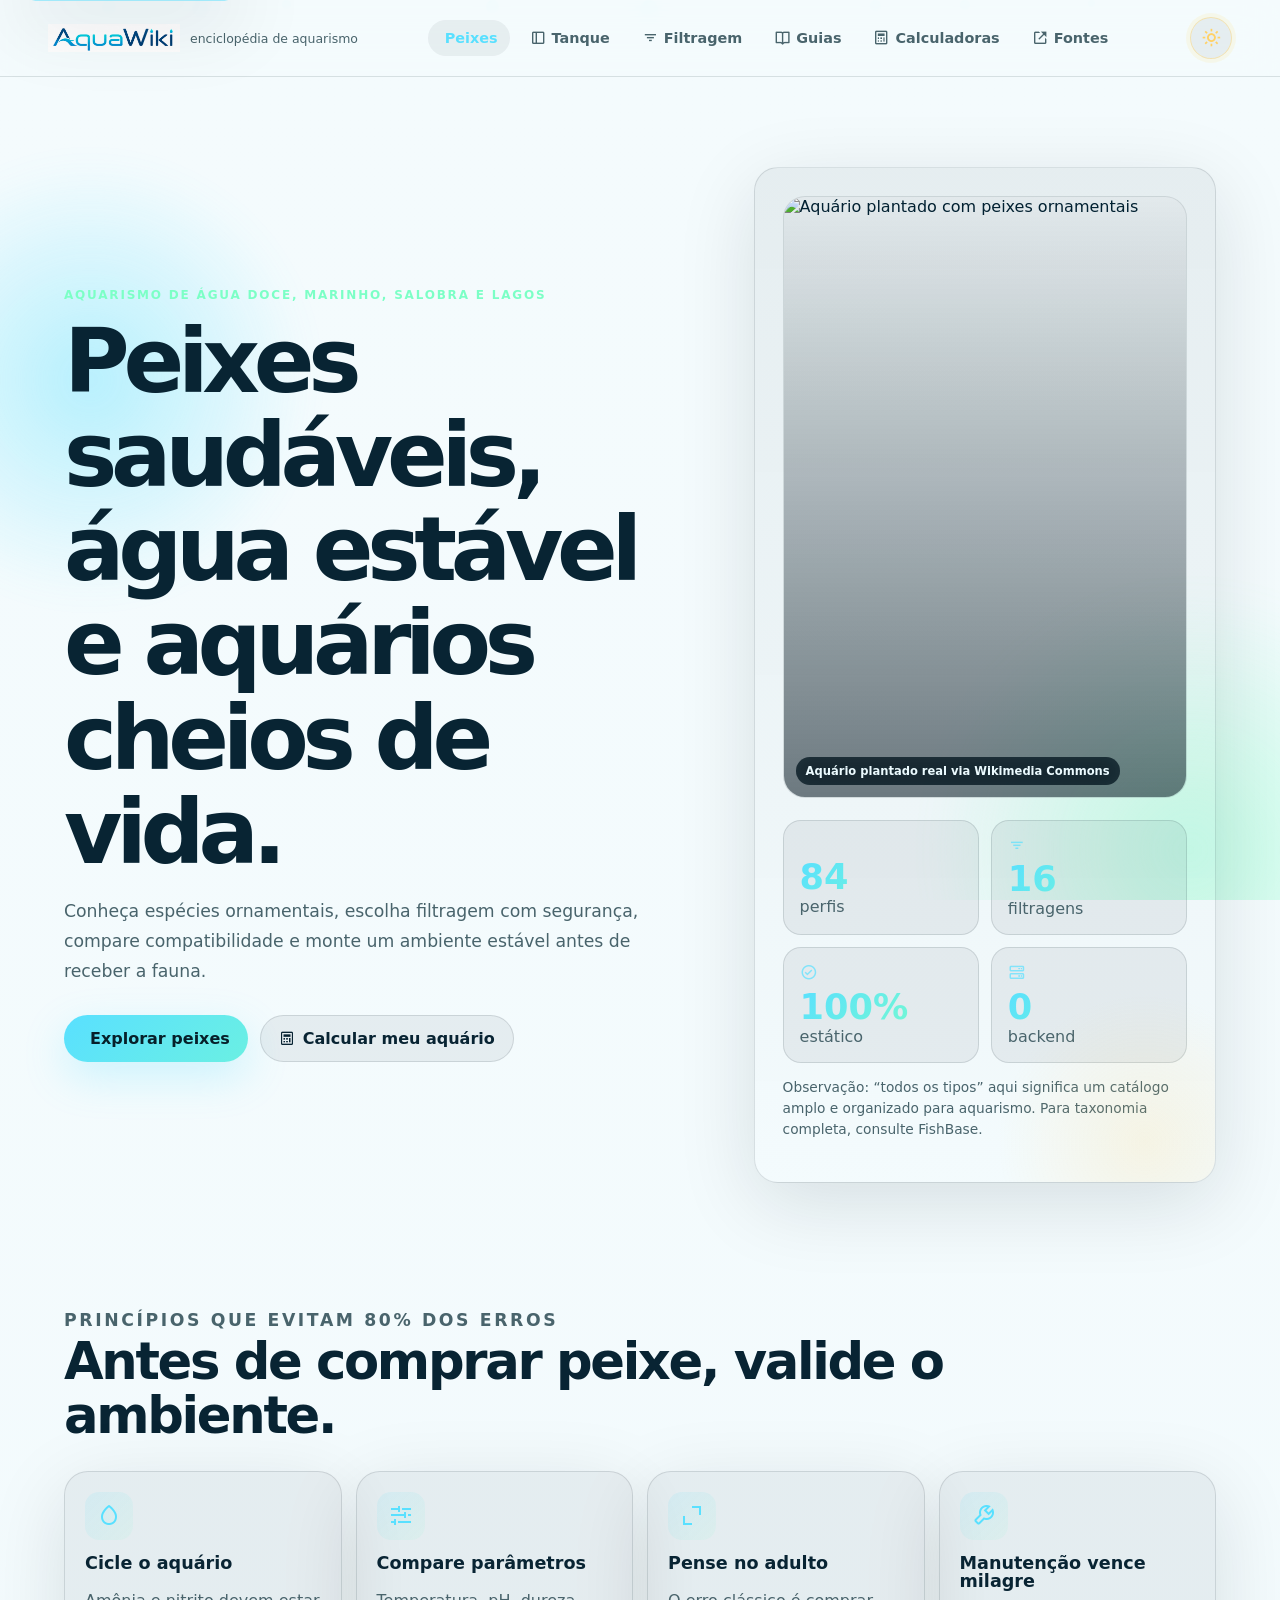
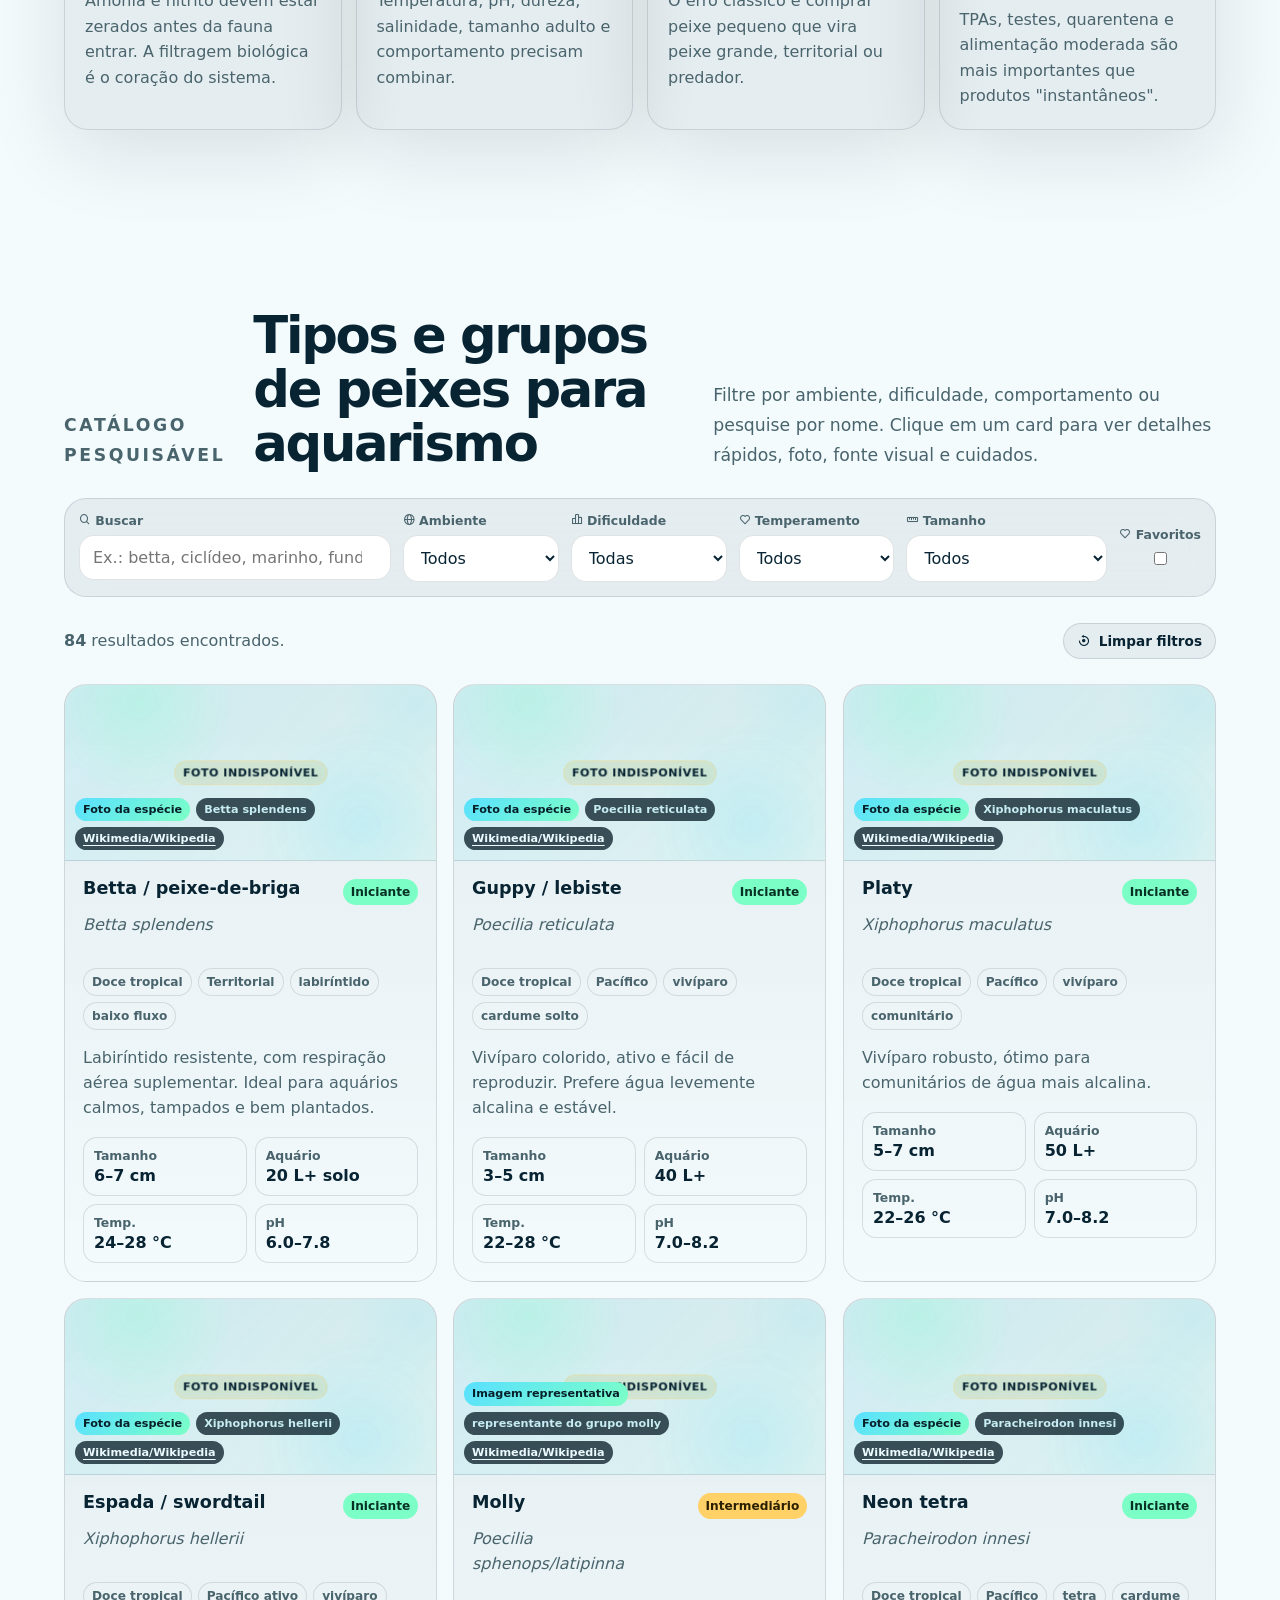
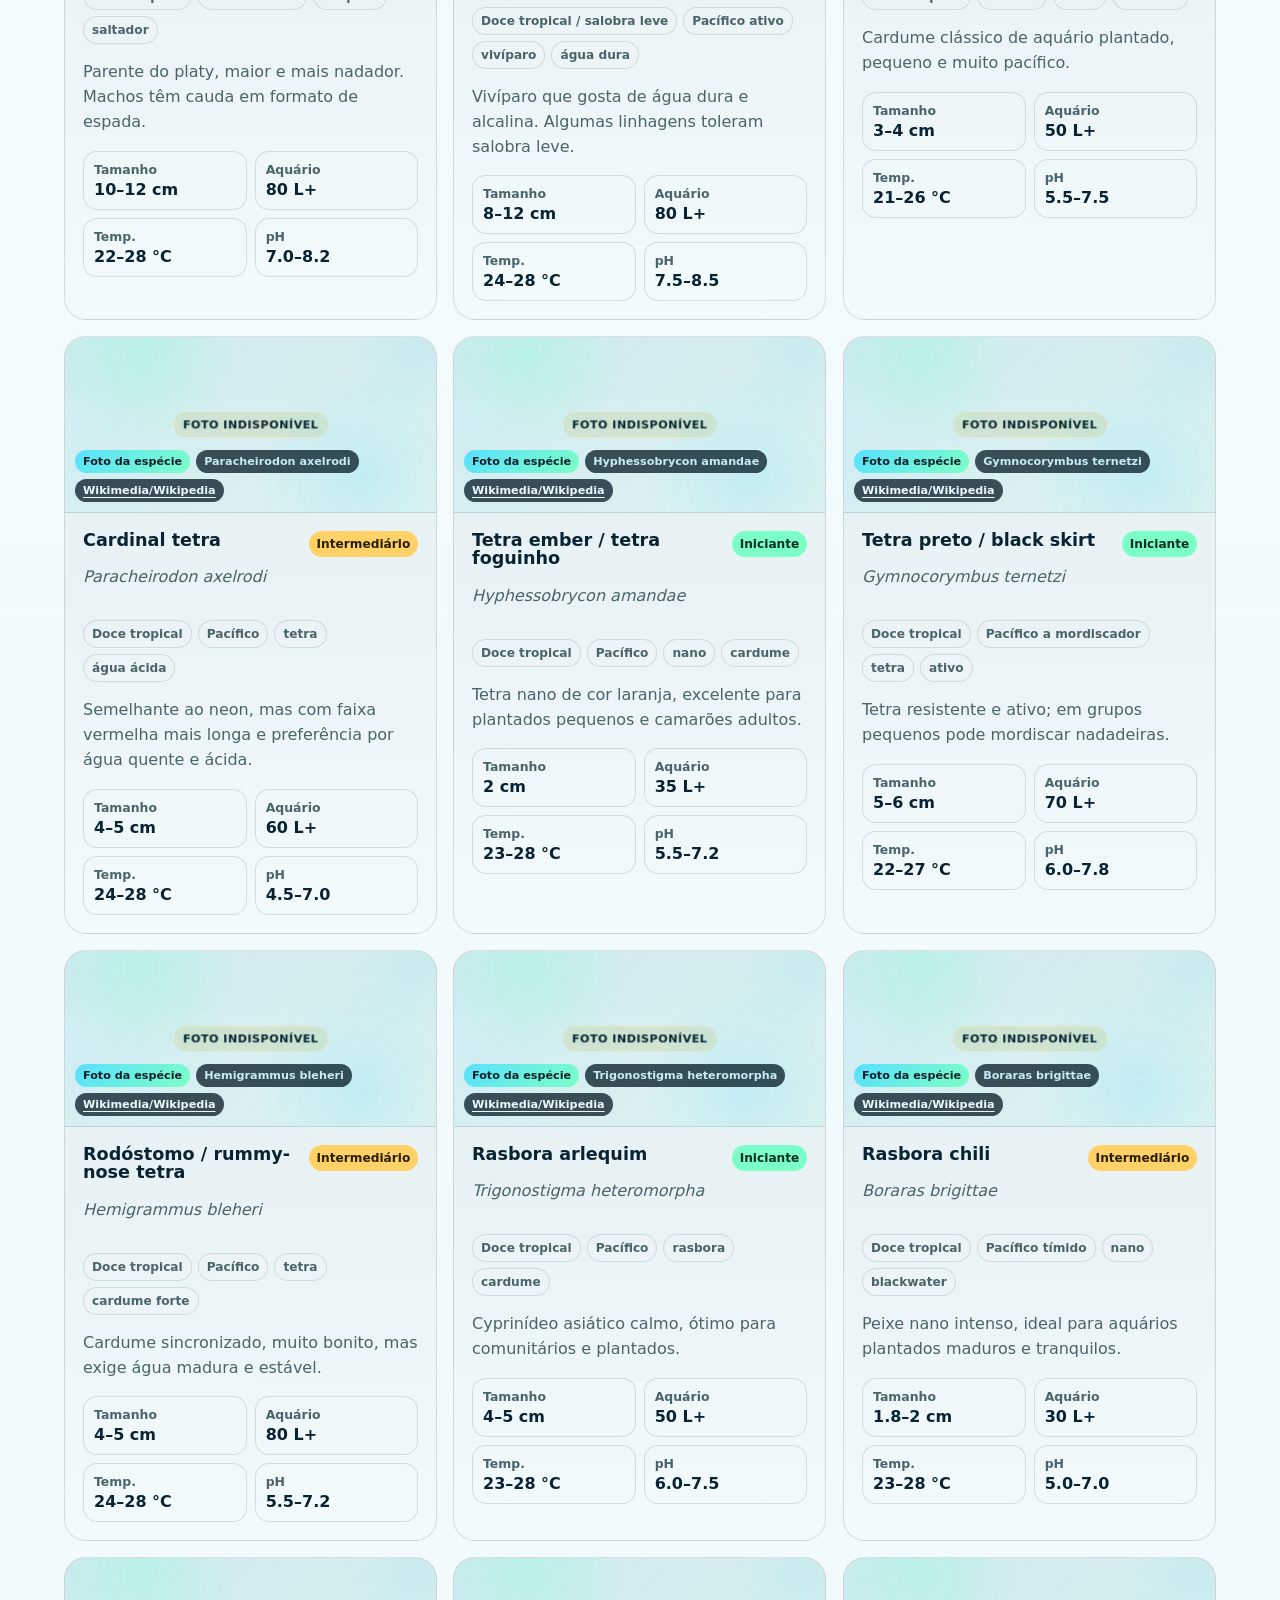
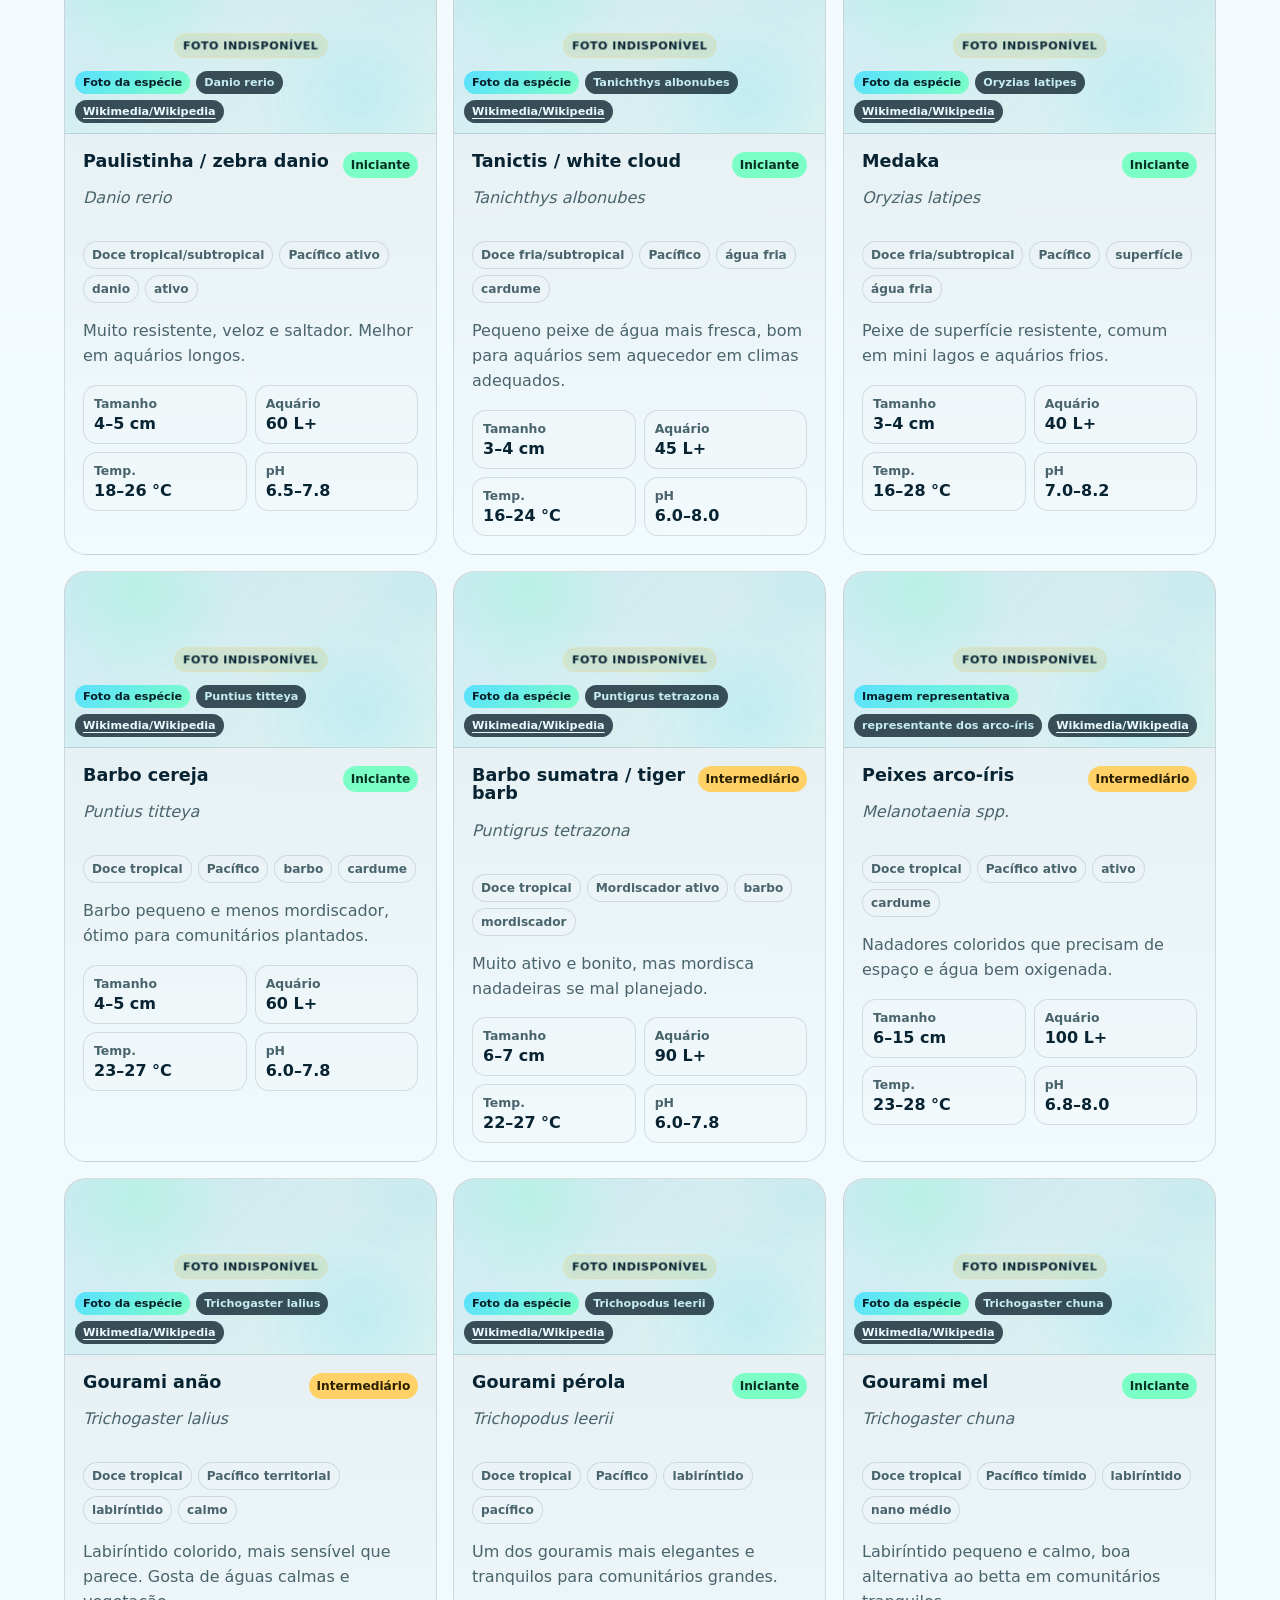
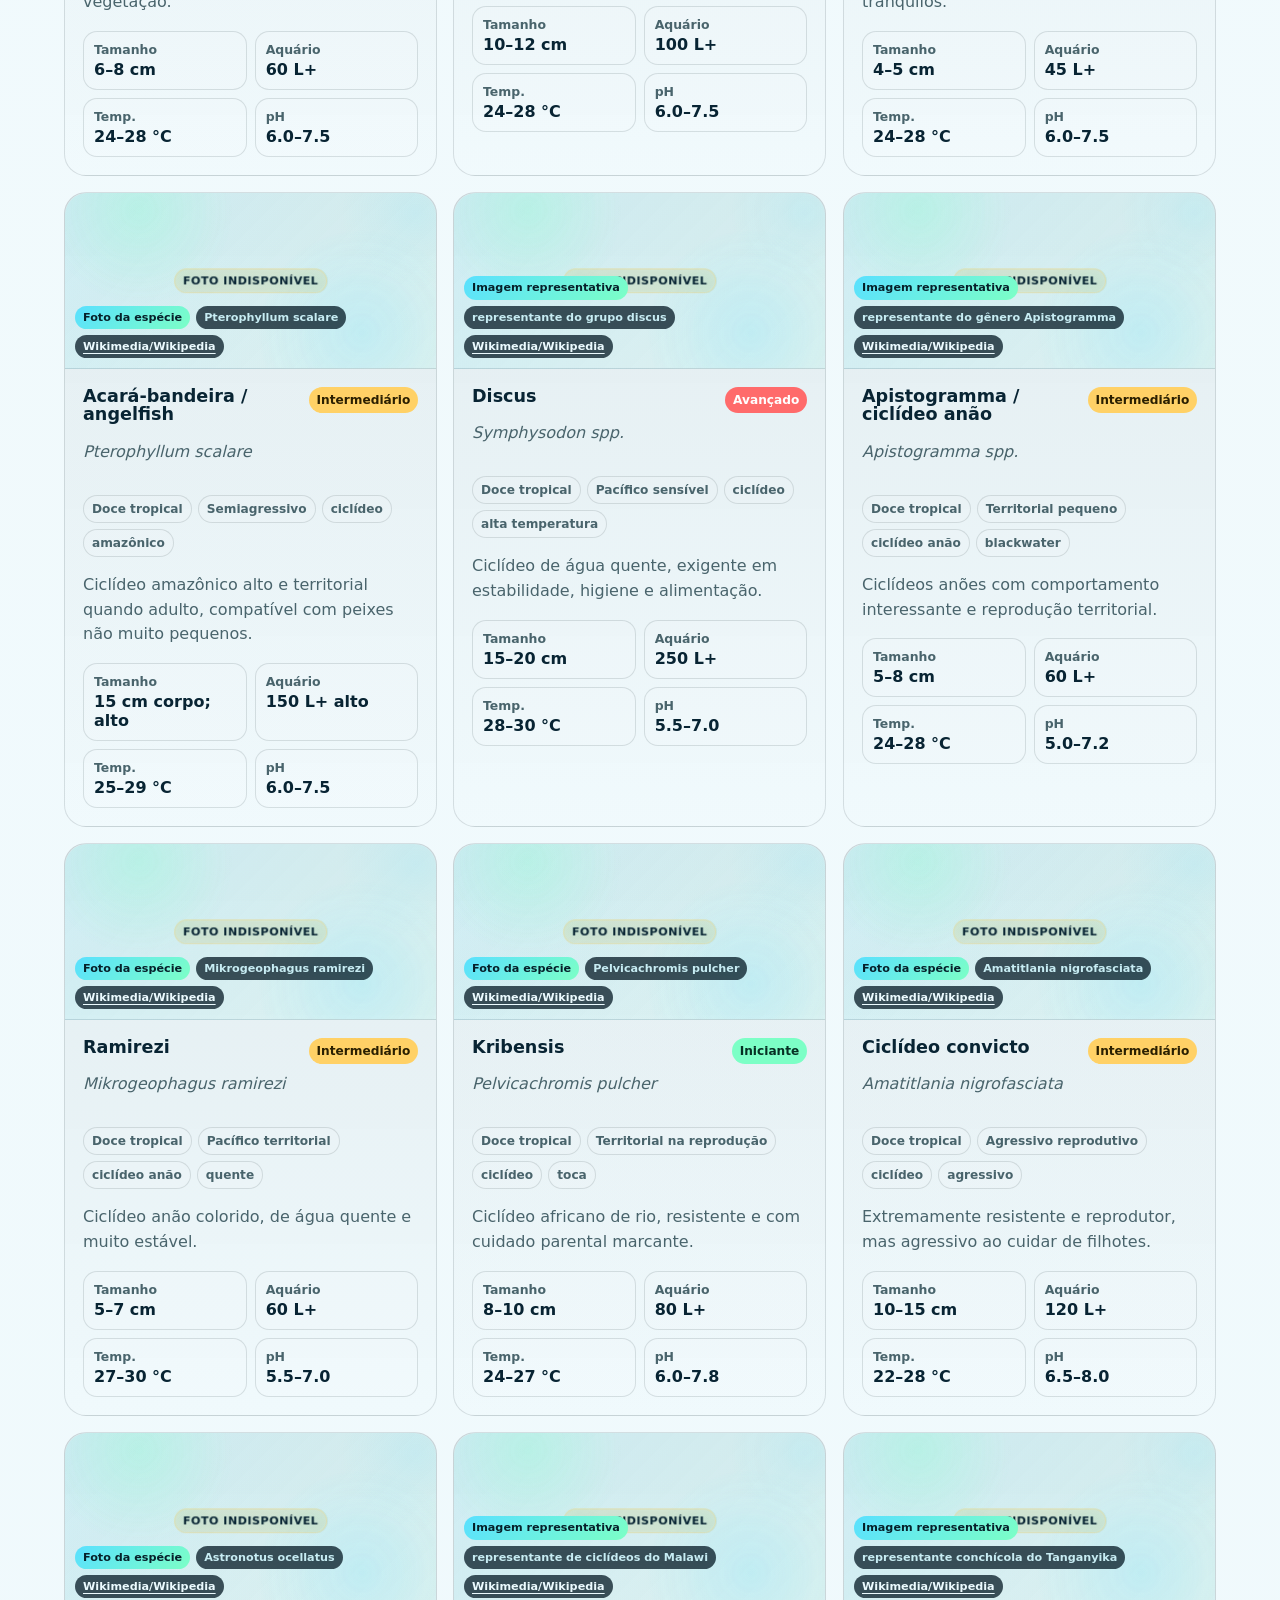
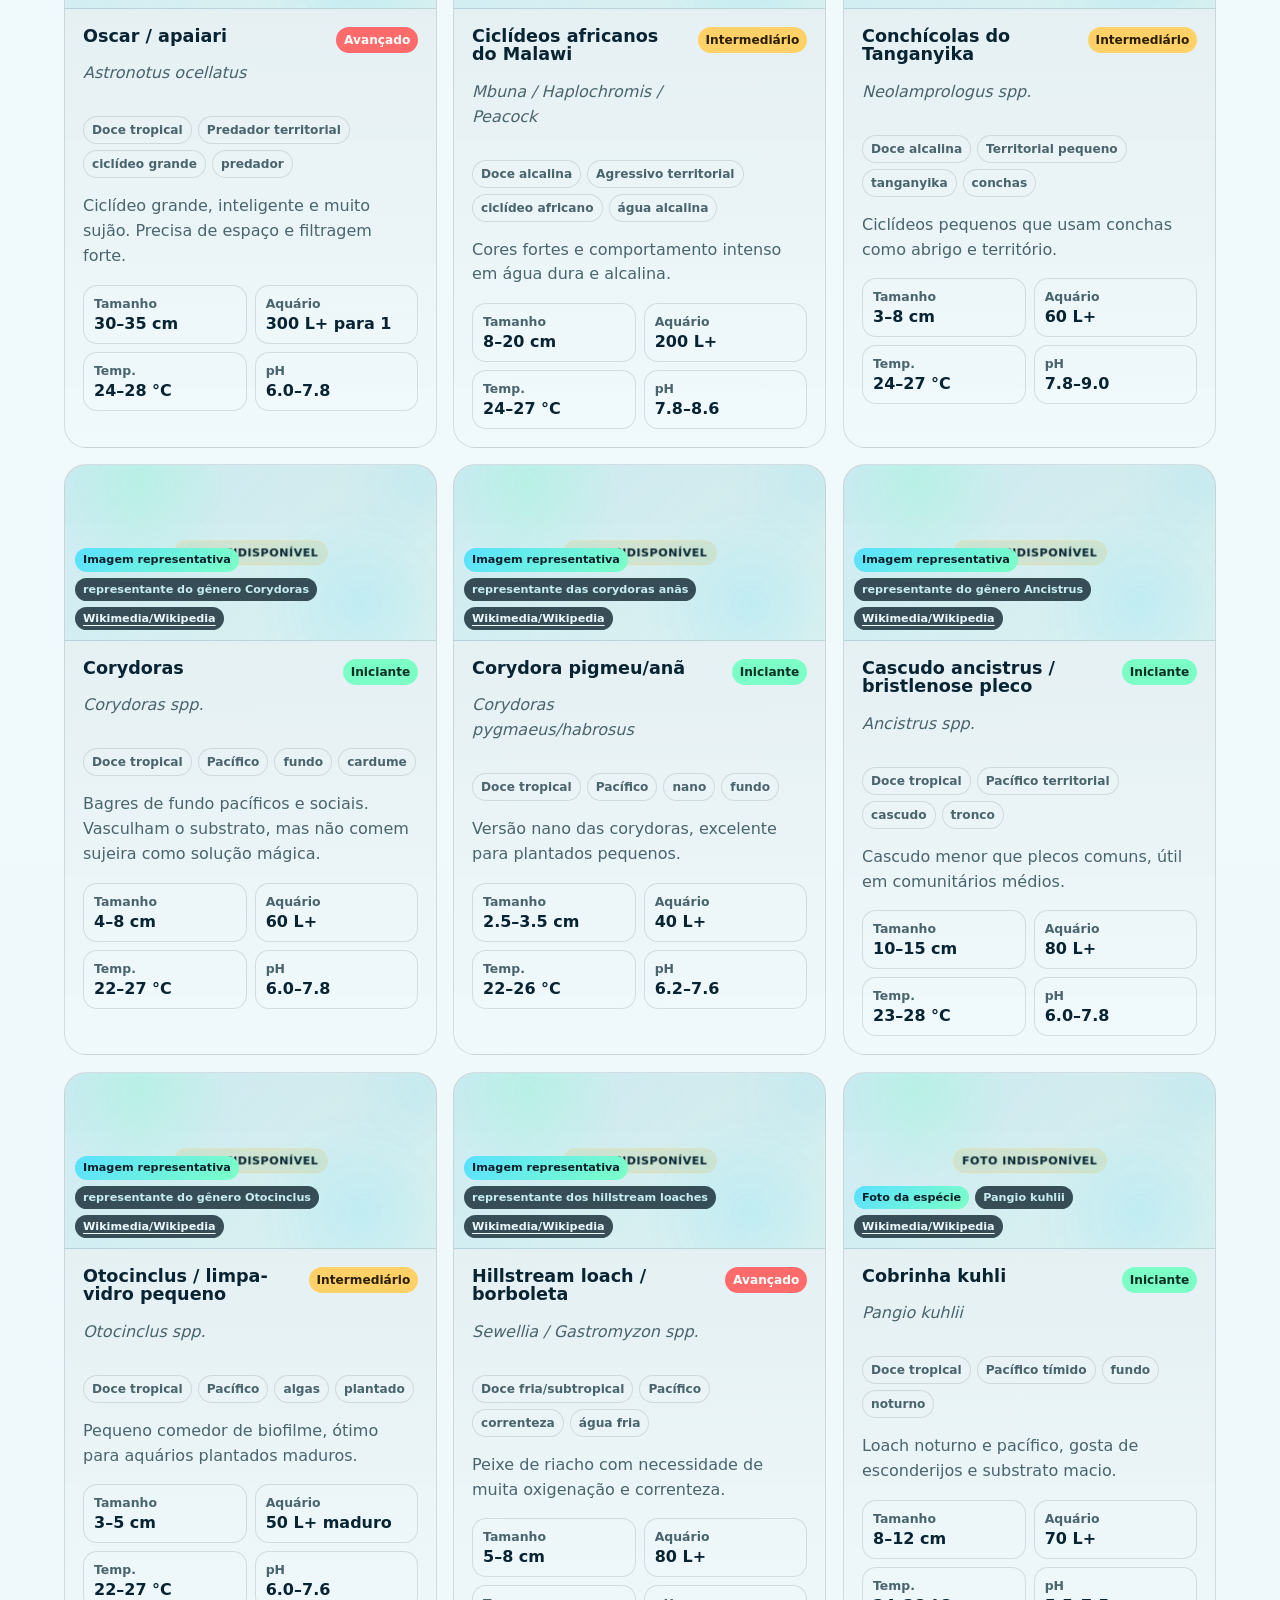
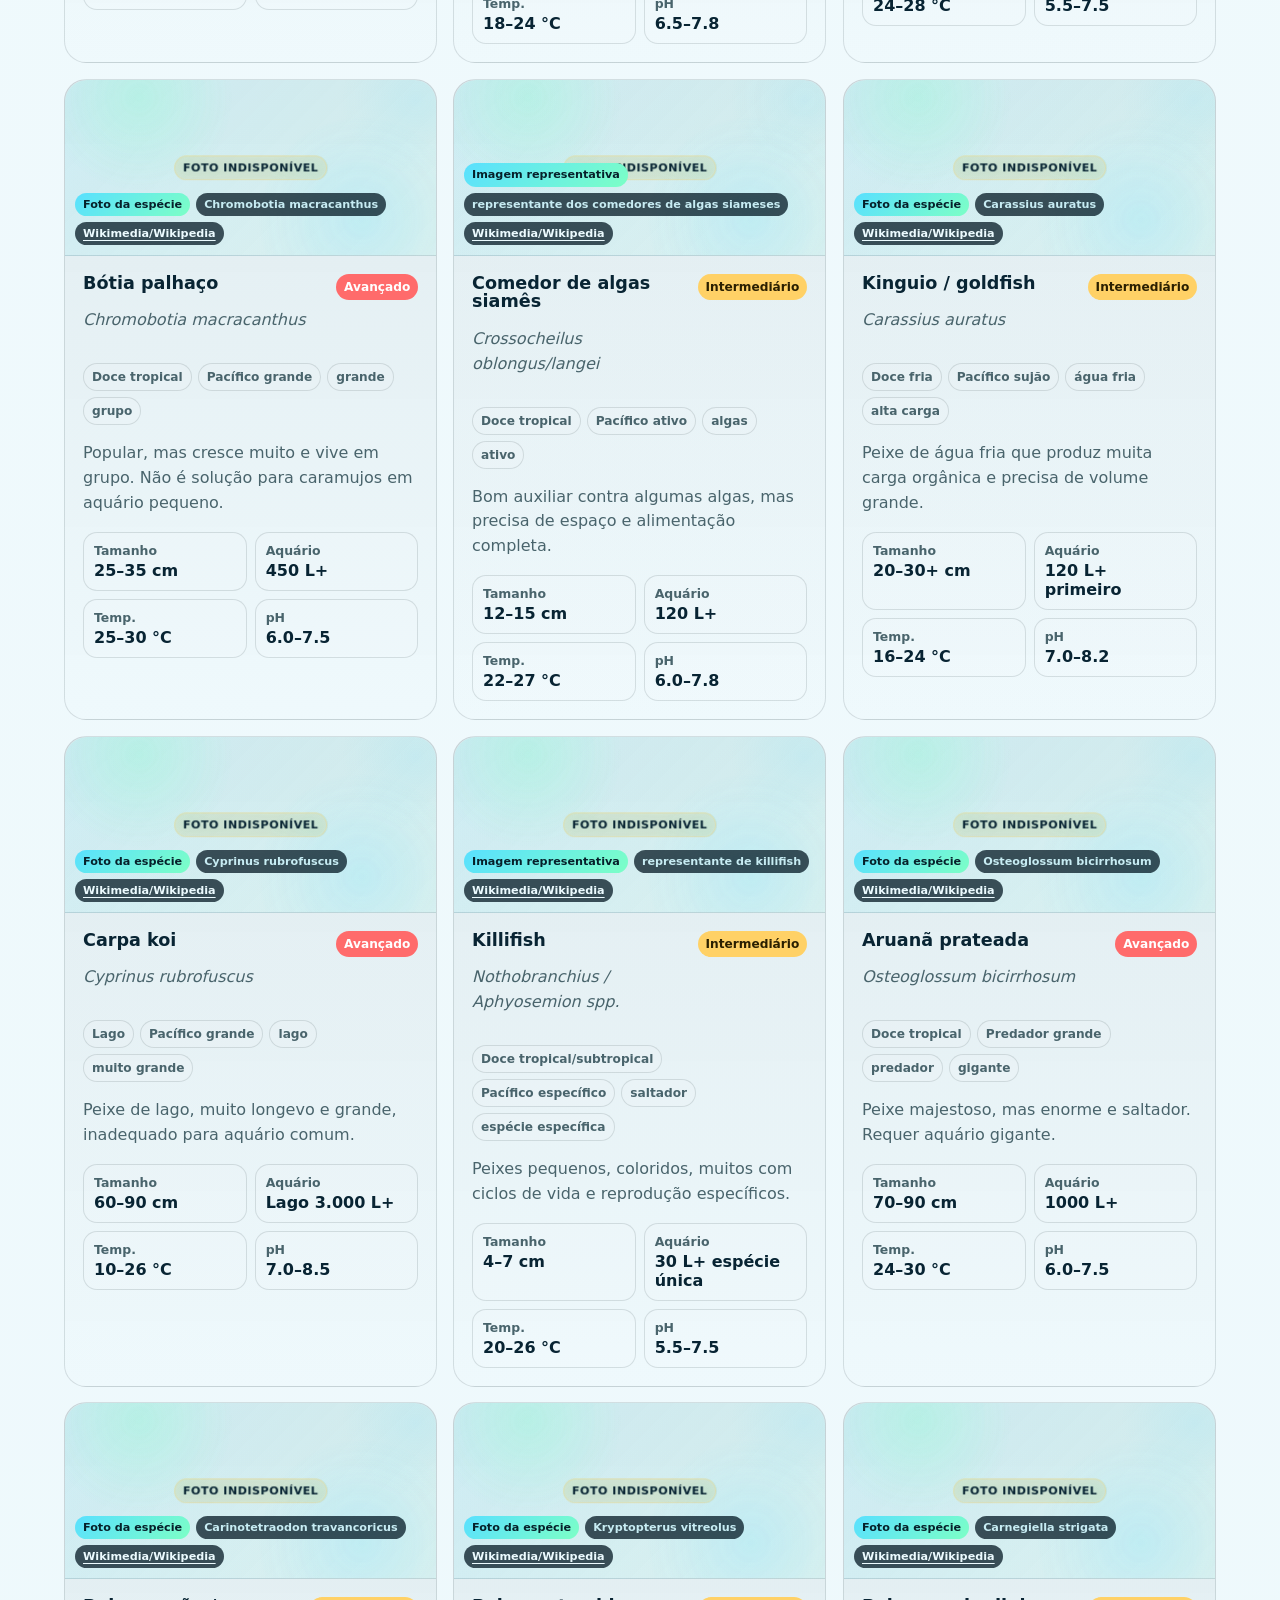
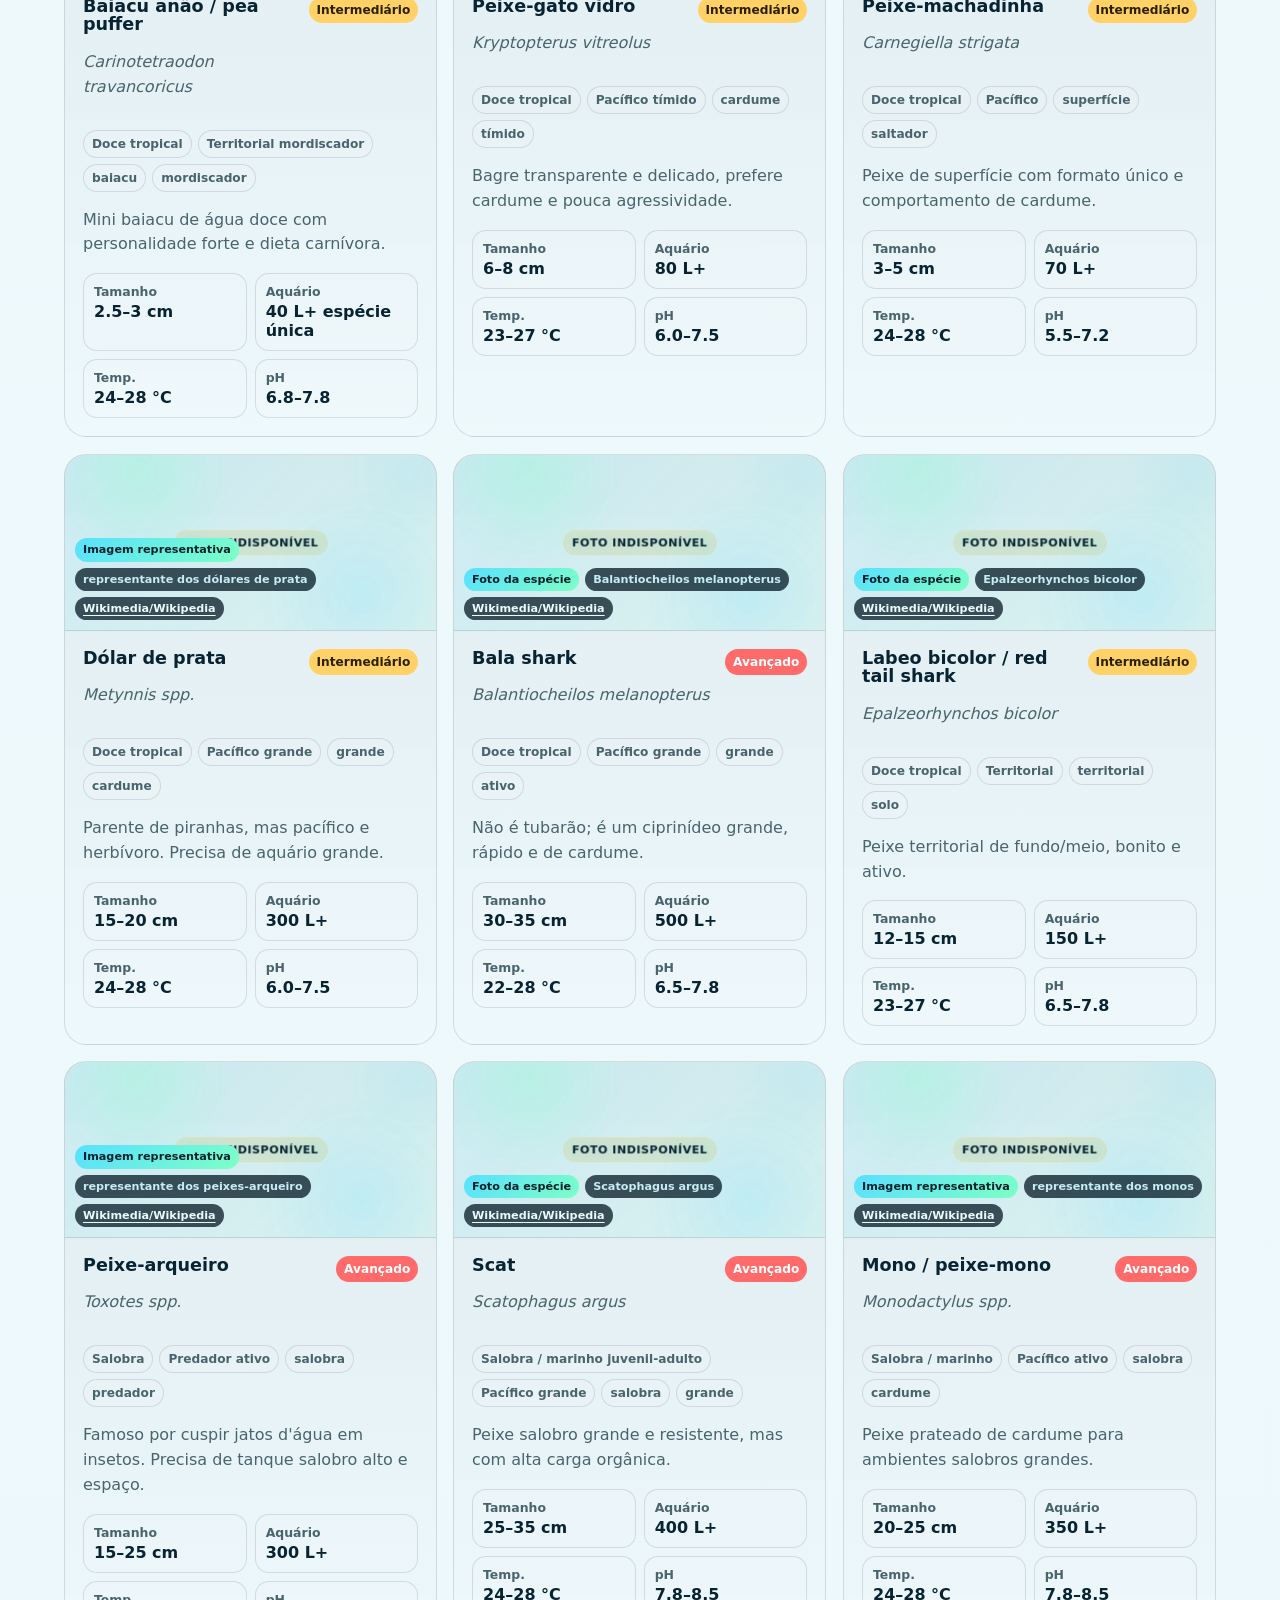
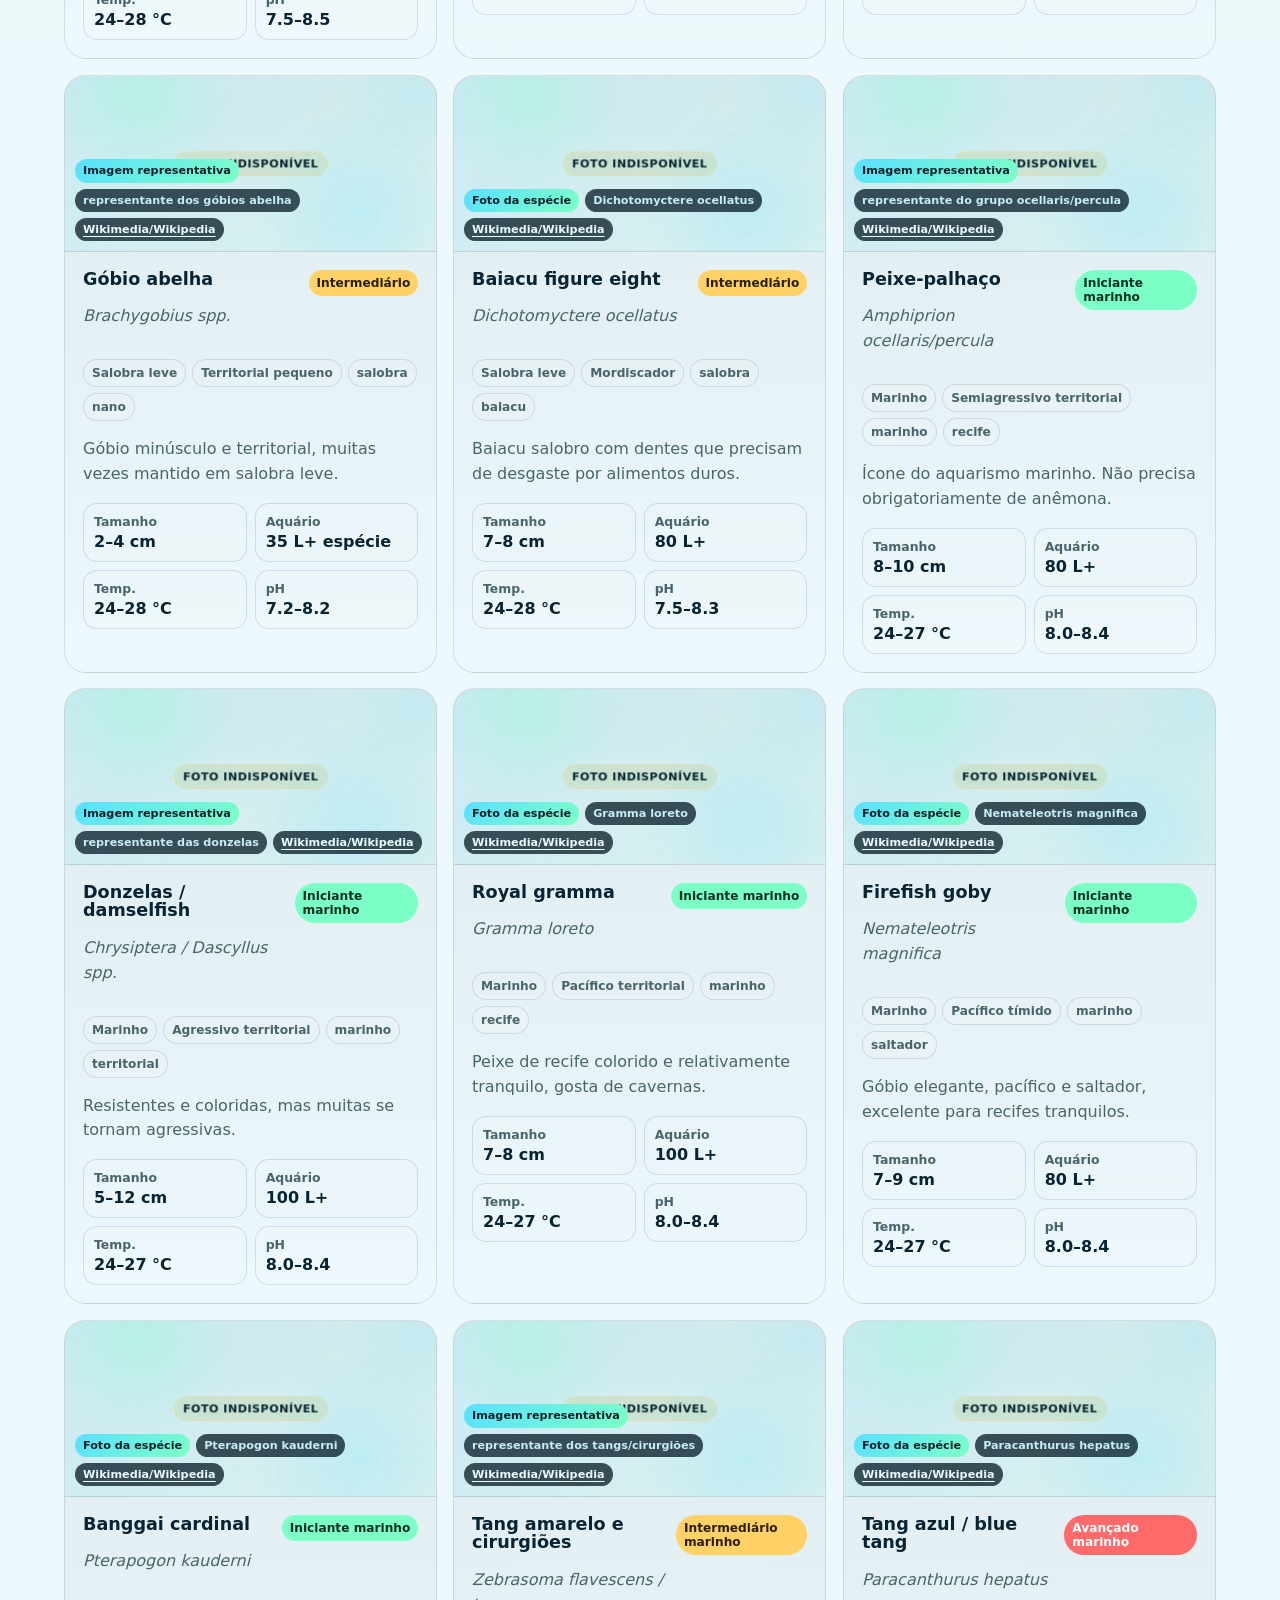
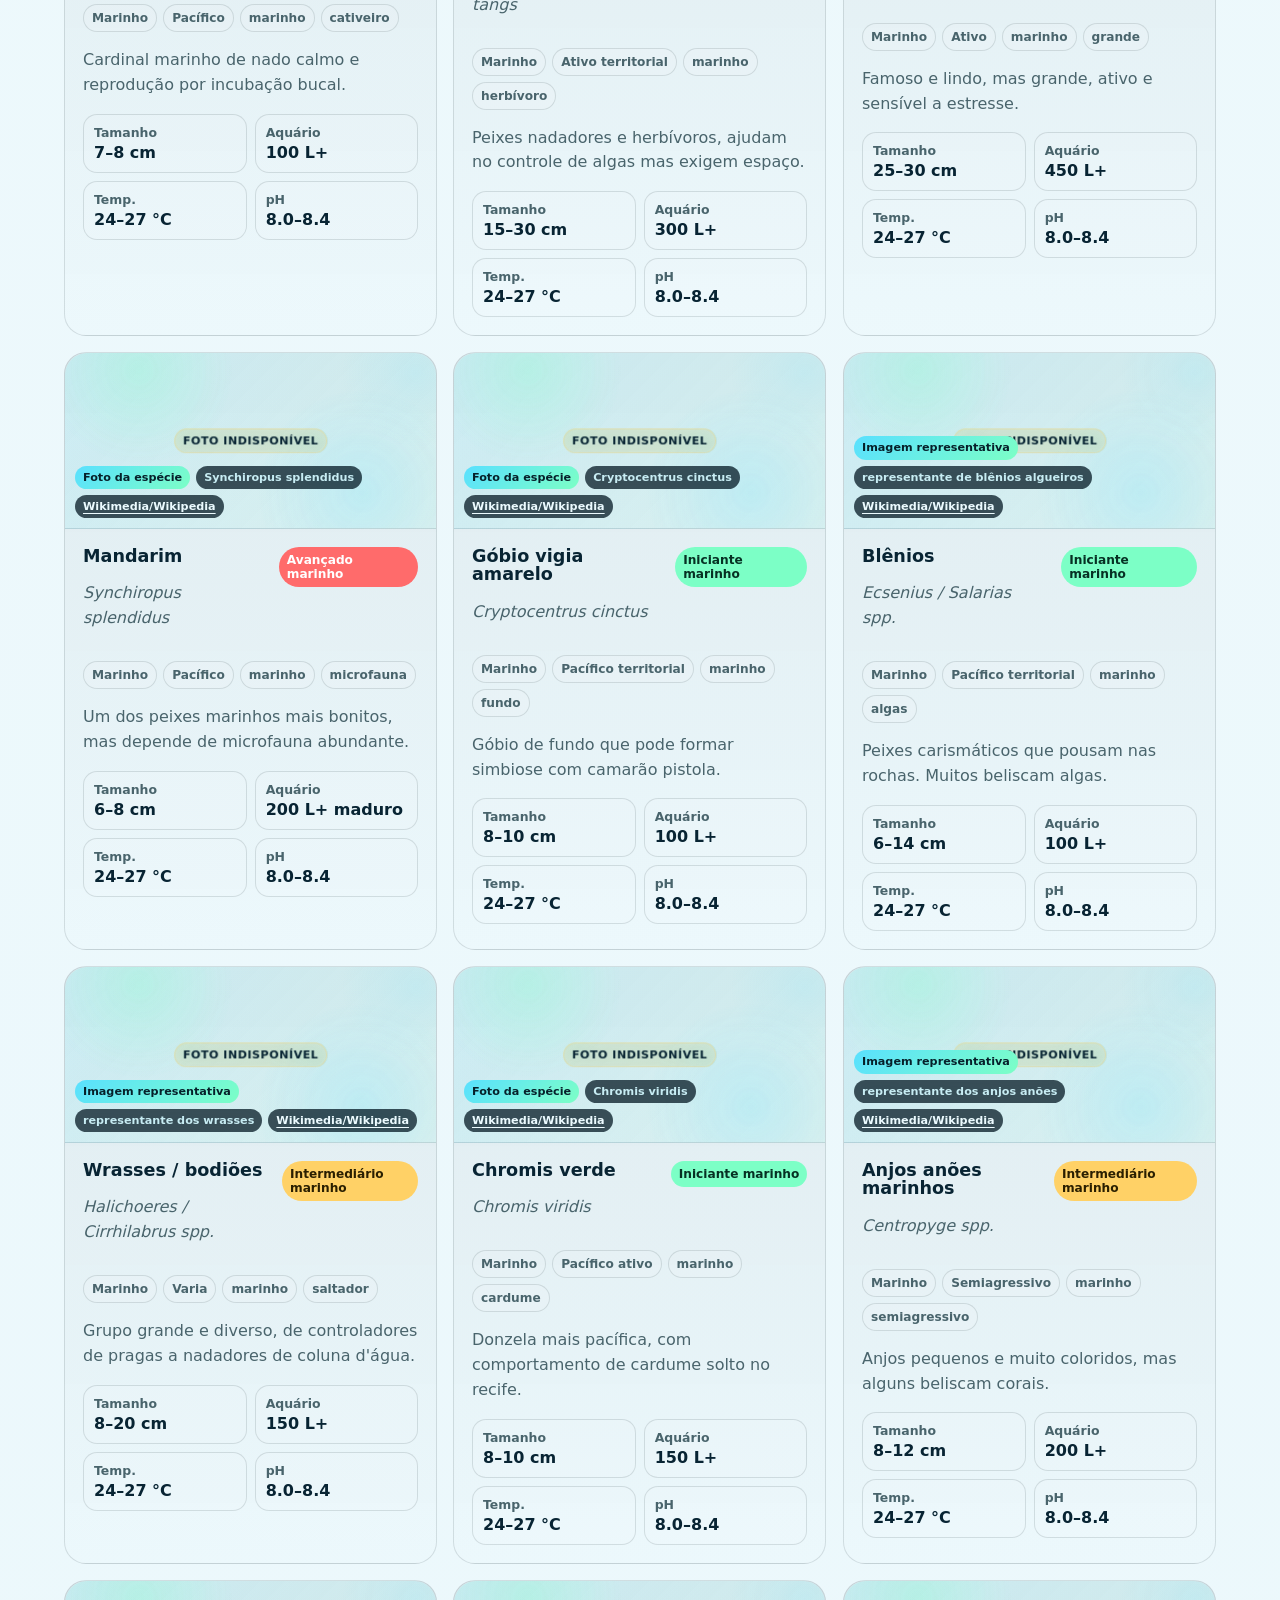
==== commit ddf9769d: "fixs" ====
--- a/aquawiki/index.html
+++ b/aquawiki/index.html
@@ -10,6 +10,8 @@
   <meta property="og:title" content="AquaWiki — Enciclopédia de Aquarismo" />
   <meta property="og:description" content="Catálogo de peixes, simulador de compatibilidade, filtragem, guias e dicas práticas para aquarismo." />
   <meta property="og:type" content="website" />
+  <meta property="og:url" content="https://aquawiki.com.br" />
+  <meta property="og:locale" content="pt_BR" />
   <meta property="og:image" content="https://commons.wikimedia.org/wiki/Special:FilePath/Aquarium_plants_and_fish.jpg" />
   <meta name="twitter:card" content="summary_large_image" />
   <meta name="twitter:title" content="AquaWiki — Enciclopédia de Aquarismo" />
@@ -18,8 +20,11 @@
   <link rel="preconnect" href="https://en.wikipedia.org" />
   <link rel="preconnect" href="https://upload.wikimedia.org" crossorigin />
   <link rel="dns-prefetch" href="https://commons.wikimedia.org" />
+  <link rel="canonical" href="https://aquawiki.com.br" />
   <link rel="stylesheet" href="styles.css" />
   <link rel="stylesheet" href="https://unpkg.com/boxicons@2.1.4/css/boxicons.min.css" />
+  <link rel="icon" type="image/png" href="assets/logo-dark.png" />
+  <link rel="apple-touch-icon" href="assets/logo-dark.png" />
   <link rel="manifest" href="manifest.json" />
   <meta name="apple-mobile-web-app-capable" content="yes" />
   <meta name="apple-mobile-web-app-status-bar-style" content="black-translucent" />
@@ -59,7 +64,7 @@
       </div>
       <aside class="hero-card reveal" aria-label="Resumo do AquaWiki">
         <figure class="hero-photo">
-          <img src="https://commons.wikimedia.org/wiki/Special:FilePath/Aquarium_plants_and_fish.jpg" alt="Aquário plantado com peixes ornamentais" loading="eager" decoding="async" fetchpriority="high" referrerpolicy="no-referrer" />
+          <img src="https://commons.wikimedia.org/wiki/Special:FilePath/Aquarium_plants_and_fish.jpg" alt="Aquário plantado com peixes ornamentais" width="800" height="600" loading="eager" decoding="async" fetchpriority="high" referrerpolicy="no-referrer" />
           <figcaption>Aquário plantado real via Wikimedia Commons</figcaption>
         </figure>
         <div class="stat-grid">
@@ -109,6 +114,14 @@
           <span><i class="bx bx-heart"></i> Temperamento</span>
           <select id="temperFilter"><option value="all">Todos</option></select>
         </label>
+        <label>
+          <span><i class="bx bx-ruler"></i> Tamanho</span>
+          <select id="sizeFilter"><option value="all">Todos</option><option value="nano">Nano (até 5 cm)</option><option value="small">Pequeno (5-10 cm)</option><option value="medium">Médio (10-20 cm)</option><option value="large">Grande (20+ cm)</option></select>
+        </label>
+        <label class="fav-toggle">
+          <span><i class="bx bx-heart"></i> Favoritos</span>
+          <input id="favFilter" type="checkbox" />
+        </label>
       </div>
 
       <div class="result-row reveal">
@@ -142,6 +155,7 @@
       <div class="tank-layout">
         <div class="tank-species-panel">
           <div class="tank-search">
+            <label for="tankSearch" class="sr-only">Buscar espécie no tanque</label>
             <i class="bx bx-search"></i>
             <input id="tankSearch" type="search" placeholder="Buscar espécie..." autocomplete="off" />
           </div>
--- a/aquawiki/styles.css
+++ b/aquawiki/styles.css
@@ -57,6 +57,9 @@
 .skip-link{position:fixed;left:16px;top:16px;z-index:999;transform:translateY(-140%);padding:10px 14px;border-radius:999px;background:var(--brand);color:#06202a;font-weight:900;box-shadow:var(--shadow)}
 .skip-link:focus{transform:none;outline:3px solid var(--brand-2);outline-offset:3px}
 
+/* ── Screen reader only ── */
+.sr-only{position:absolute;width:1px;height:1px;padding:0;margin:-1px;overflow:hidden;clip:rect(0,0,0,0);white-space:nowrap;border:0}
+
 /* ── Topbar ── */
 .topbar{position:sticky;top:0;z-index:10;display:flex;align-items:center;justify-content:space-between;gap:18px;padding:14px clamp(16px,4vw,48px);border-bottom:1px solid var(--border);background:rgba(6,24,34,.72);backdrop-filter:blur(18px)}
 :root.light .topbar{background:rgba(244,251,253,.78)}
@@ -146,8 +149,10 @@
 .principles p{margin-bottom:0;color:var(--muted);line-height:1.6}
 
 /* ── Toolbar ── */
-.toolbar{position:sticky;top:78px;z-index:8;display:grid;grid-template-columns:2fr repeat(3,1fr);gap:12px;padding:14px;border:1px solid var(--border);border-radius:22px;background:var(--card);backdrop-filter:blur(18px);transition:.3s border-color,.3s box-shadow}
+.toolbar{position:sticky;top:78px;z-index:8;display:grid;grid-template-columns:2fr repeat(3,1fr) auto auto;gap:12px;padding:14px;border:1px solid var(--border);border-radius:22px;background:var(--card);backdrop-filter:blur(18px);transition:.3s border-color,.3s box-shadow}
 .toolbar:focus-within{border-color:rgba(89,224,255,.3);box-shadow:0 0 24px rgba(89,224,255,.08)}
+.fav-toggle{display:flex;flex-direction:column;align-items:center;justify-content:center;cursor:pointer}
+.fav-toggle input[type="checkbox"]{width:auto;accent-color:var(--brand)}
 label span{display:block;margin:0 0 7px;color:var(--muted);font-size:.78rem;font-weight:800}
 input,select{width:100%;padding:12px 13px;border:1px solid var(--border);border-radius:15px;background:rgba(255,255,255,.08);color:var(--text);outline:none;transition:.25s border-color,.25s box-shadow}
 select option{background:#082433;color:#fff}
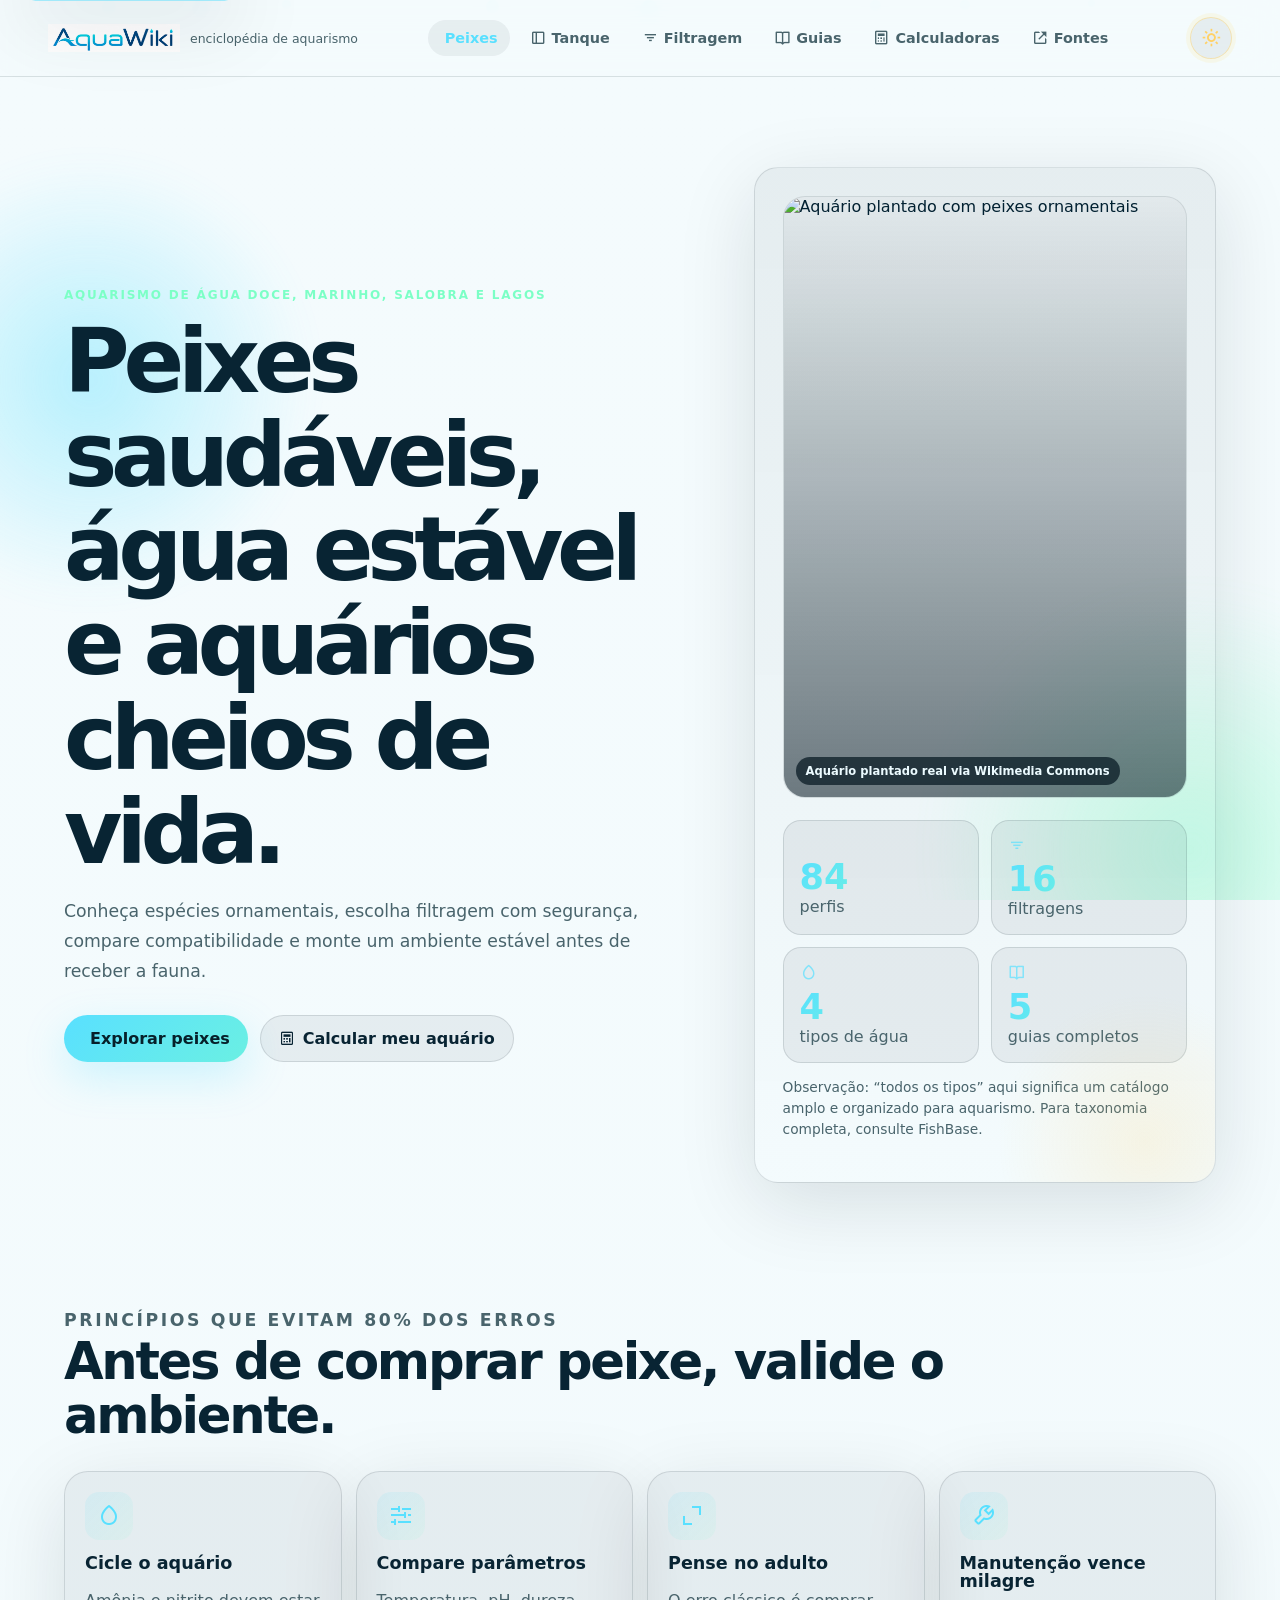
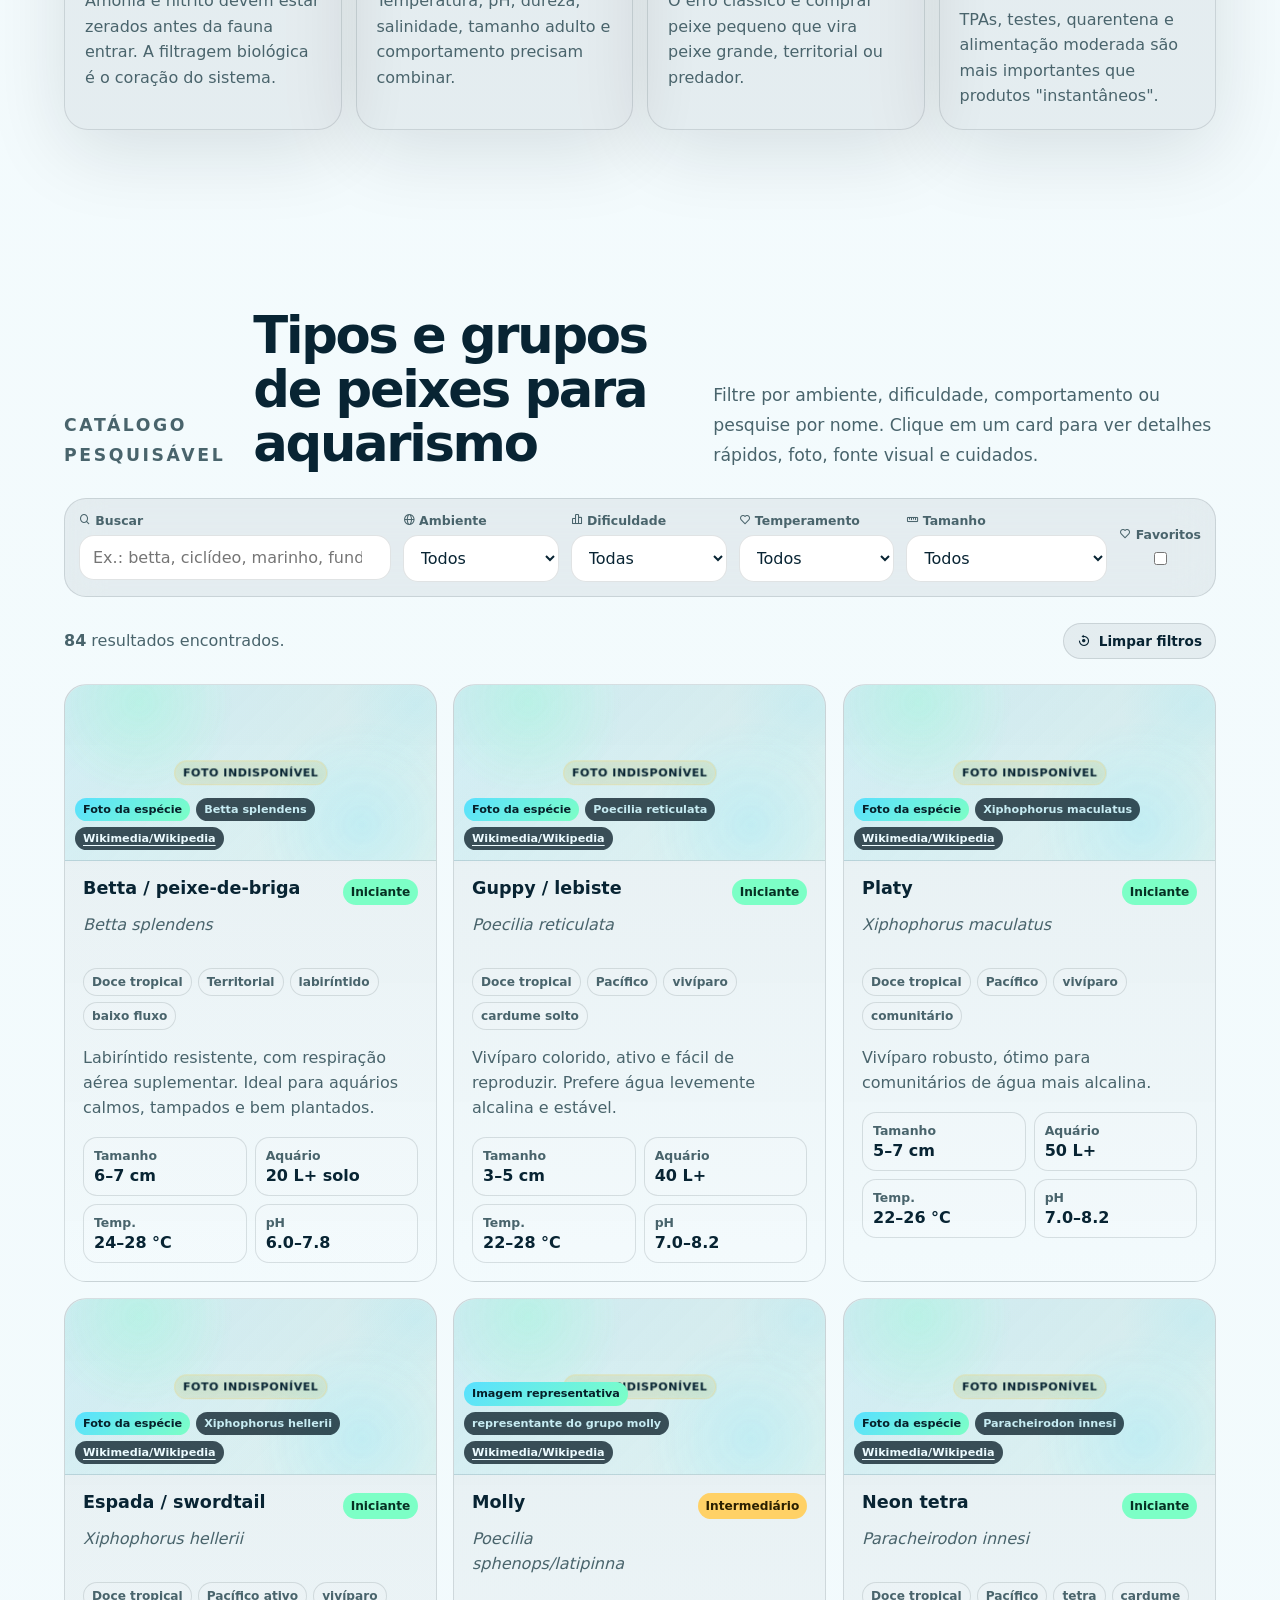
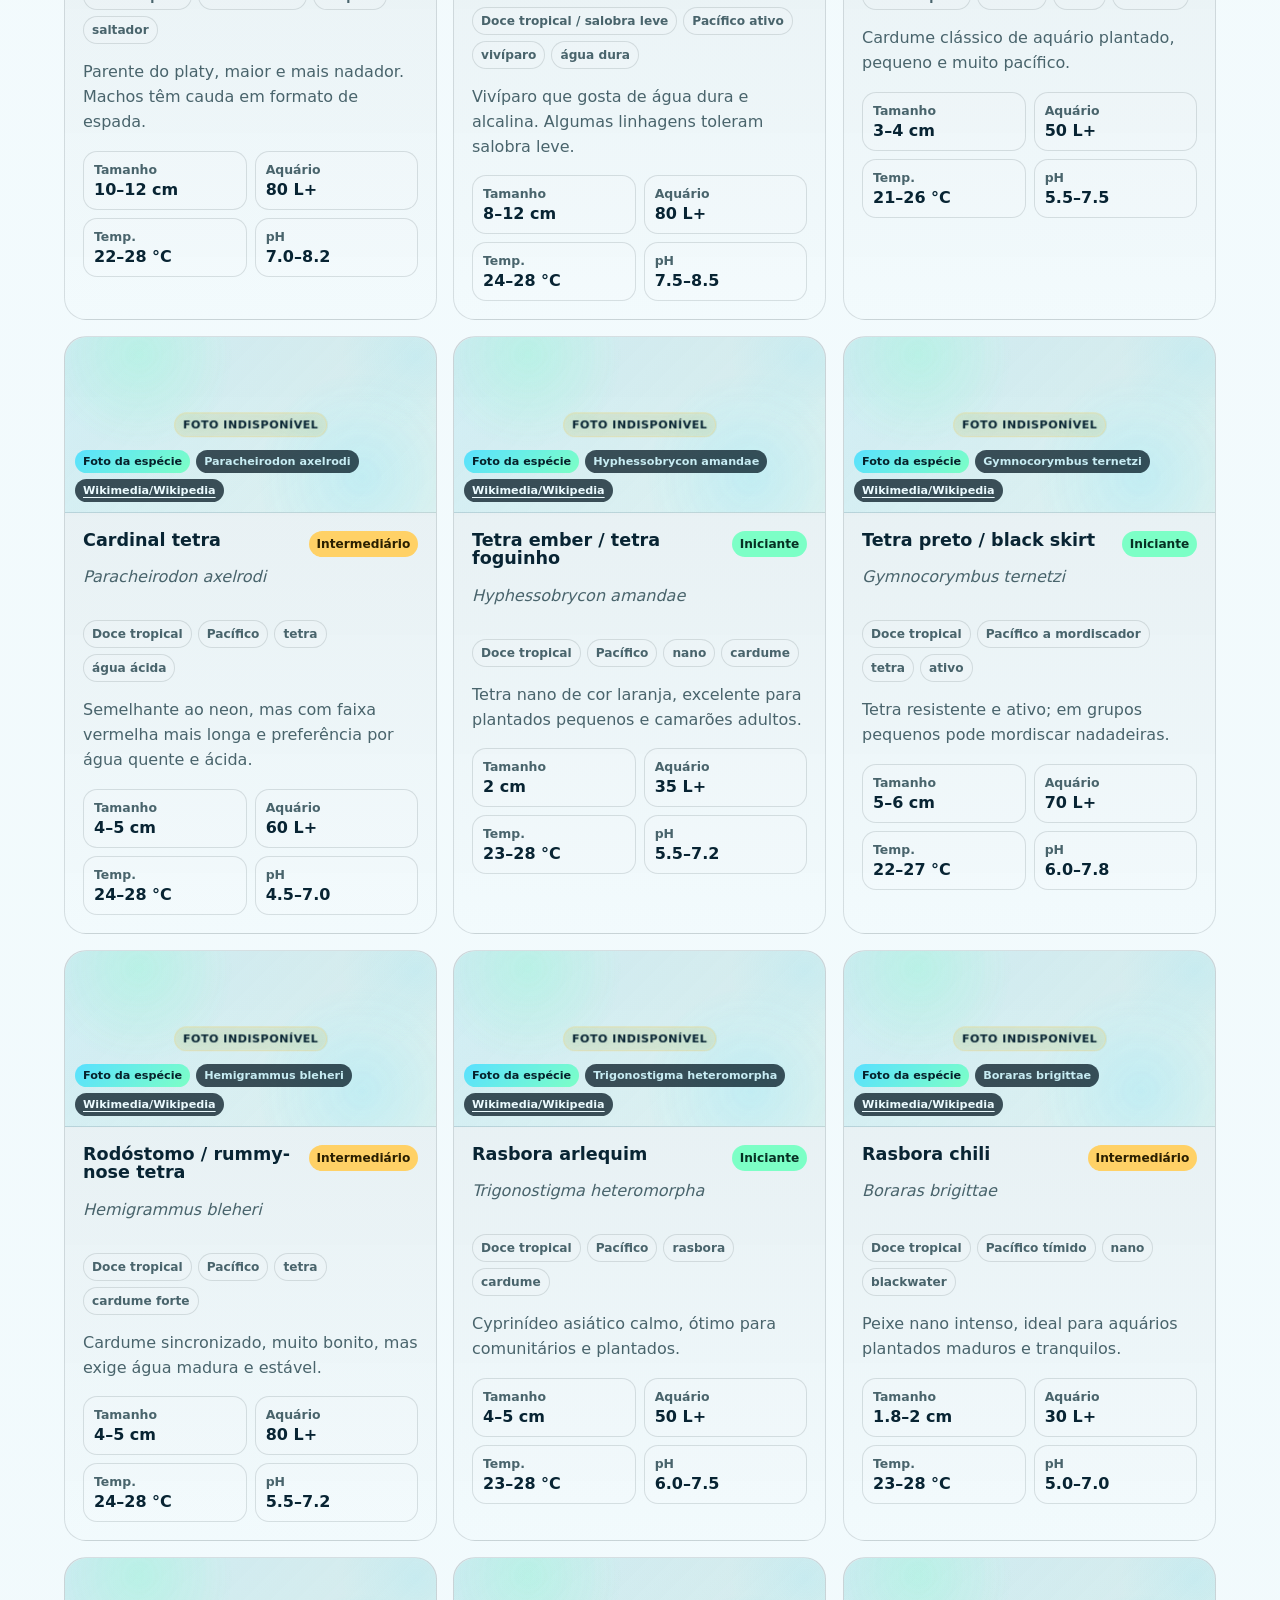
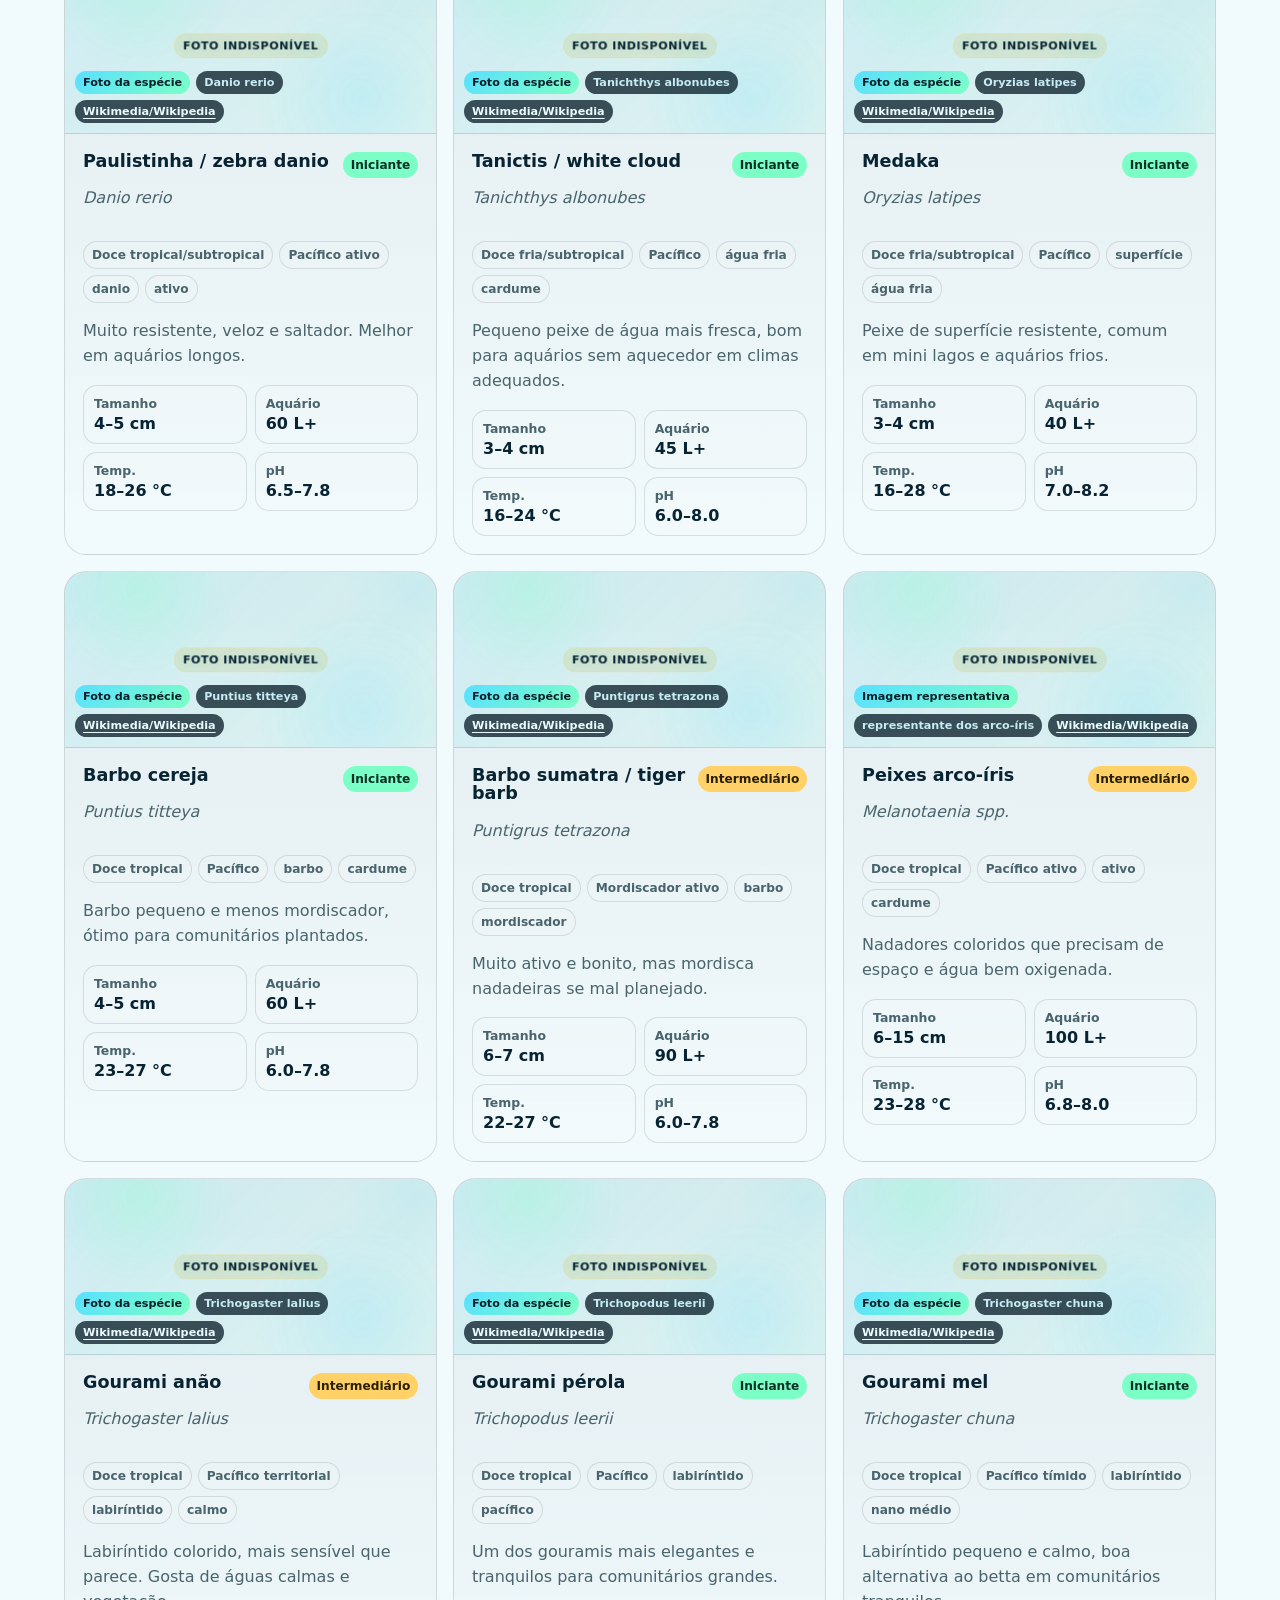
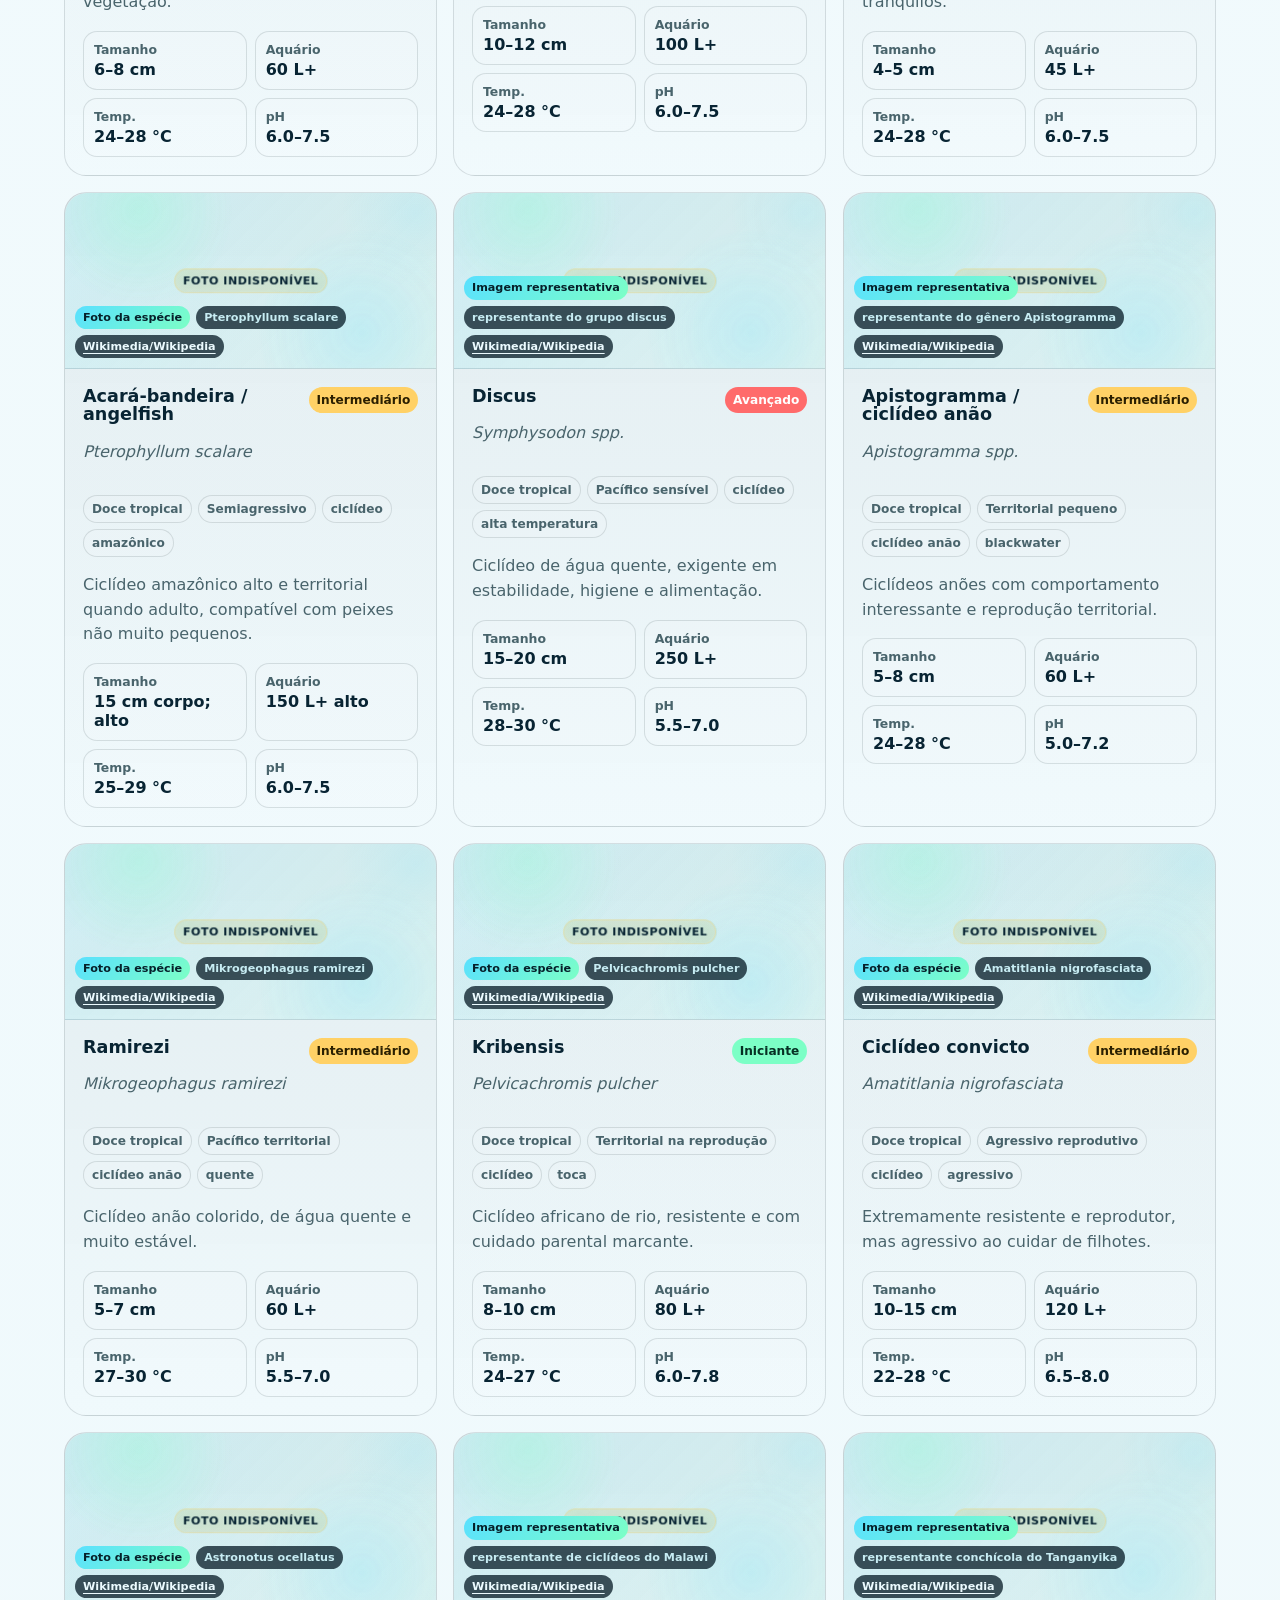
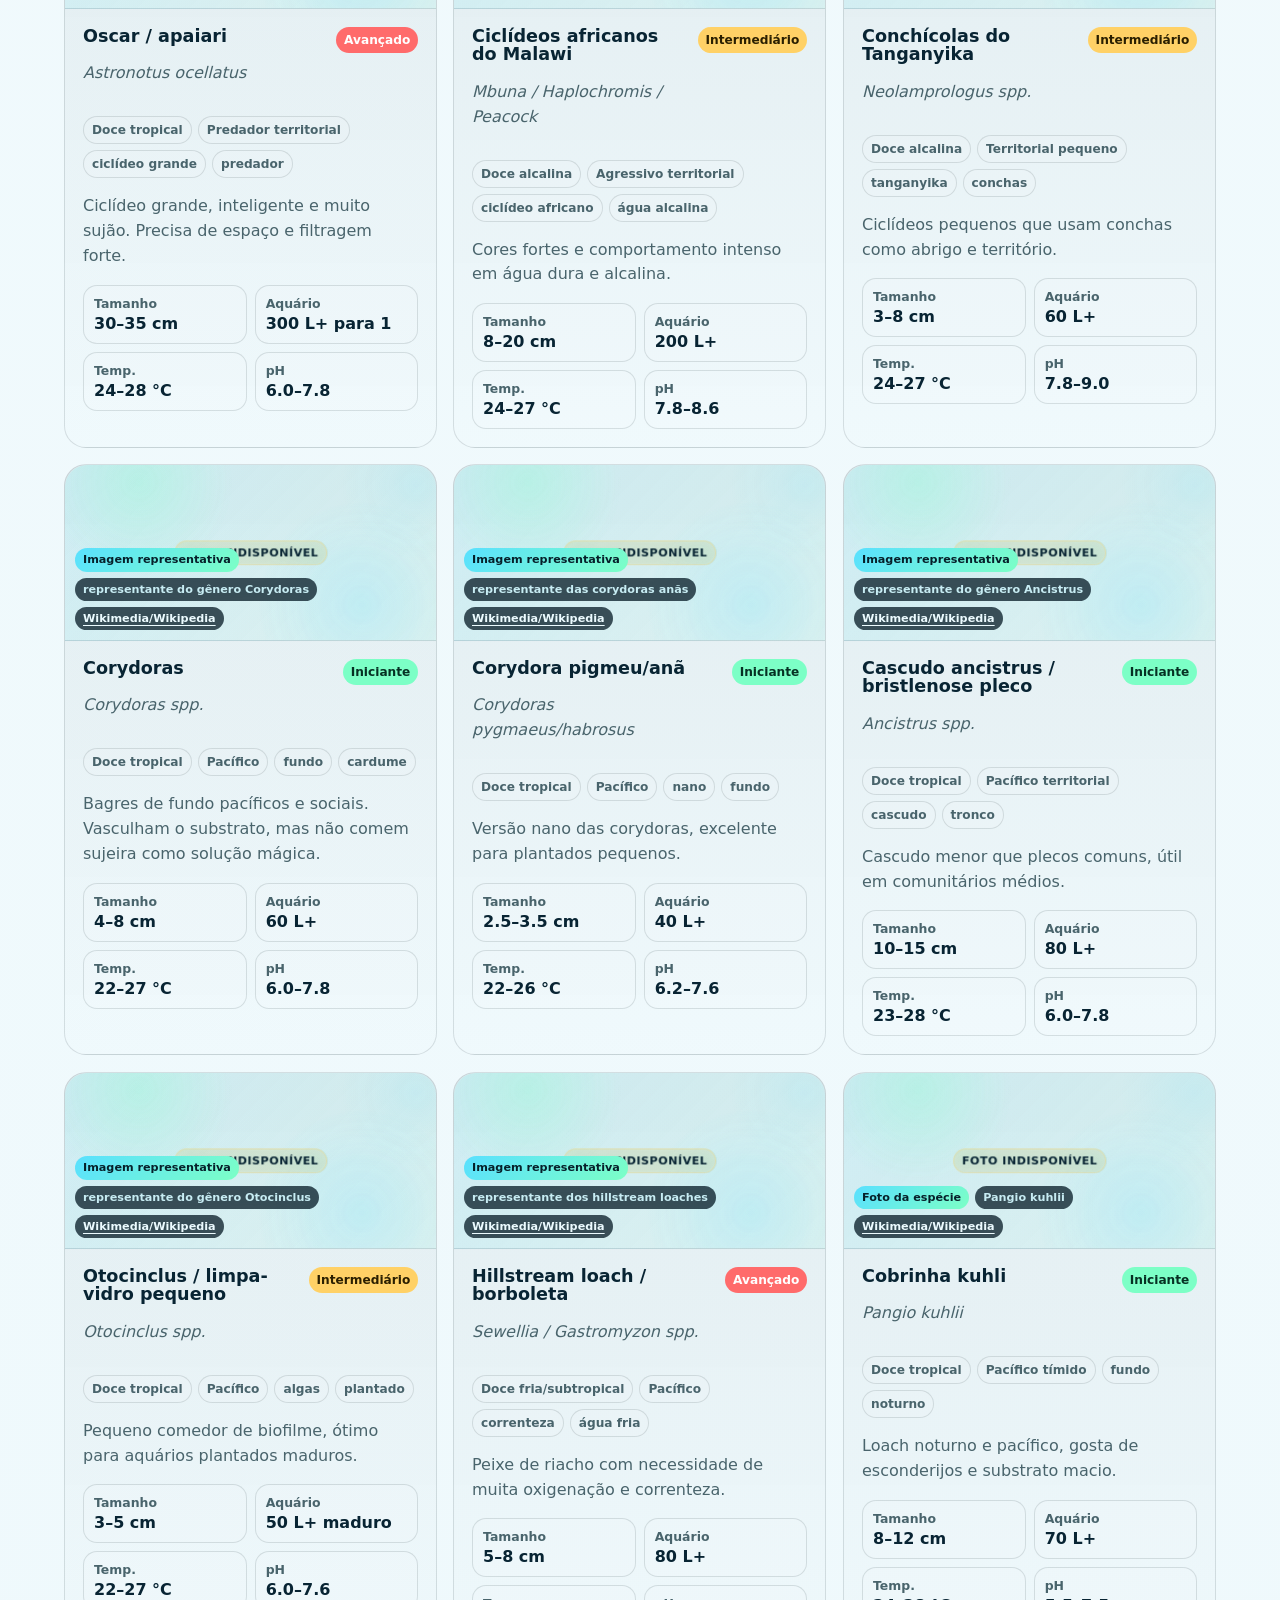
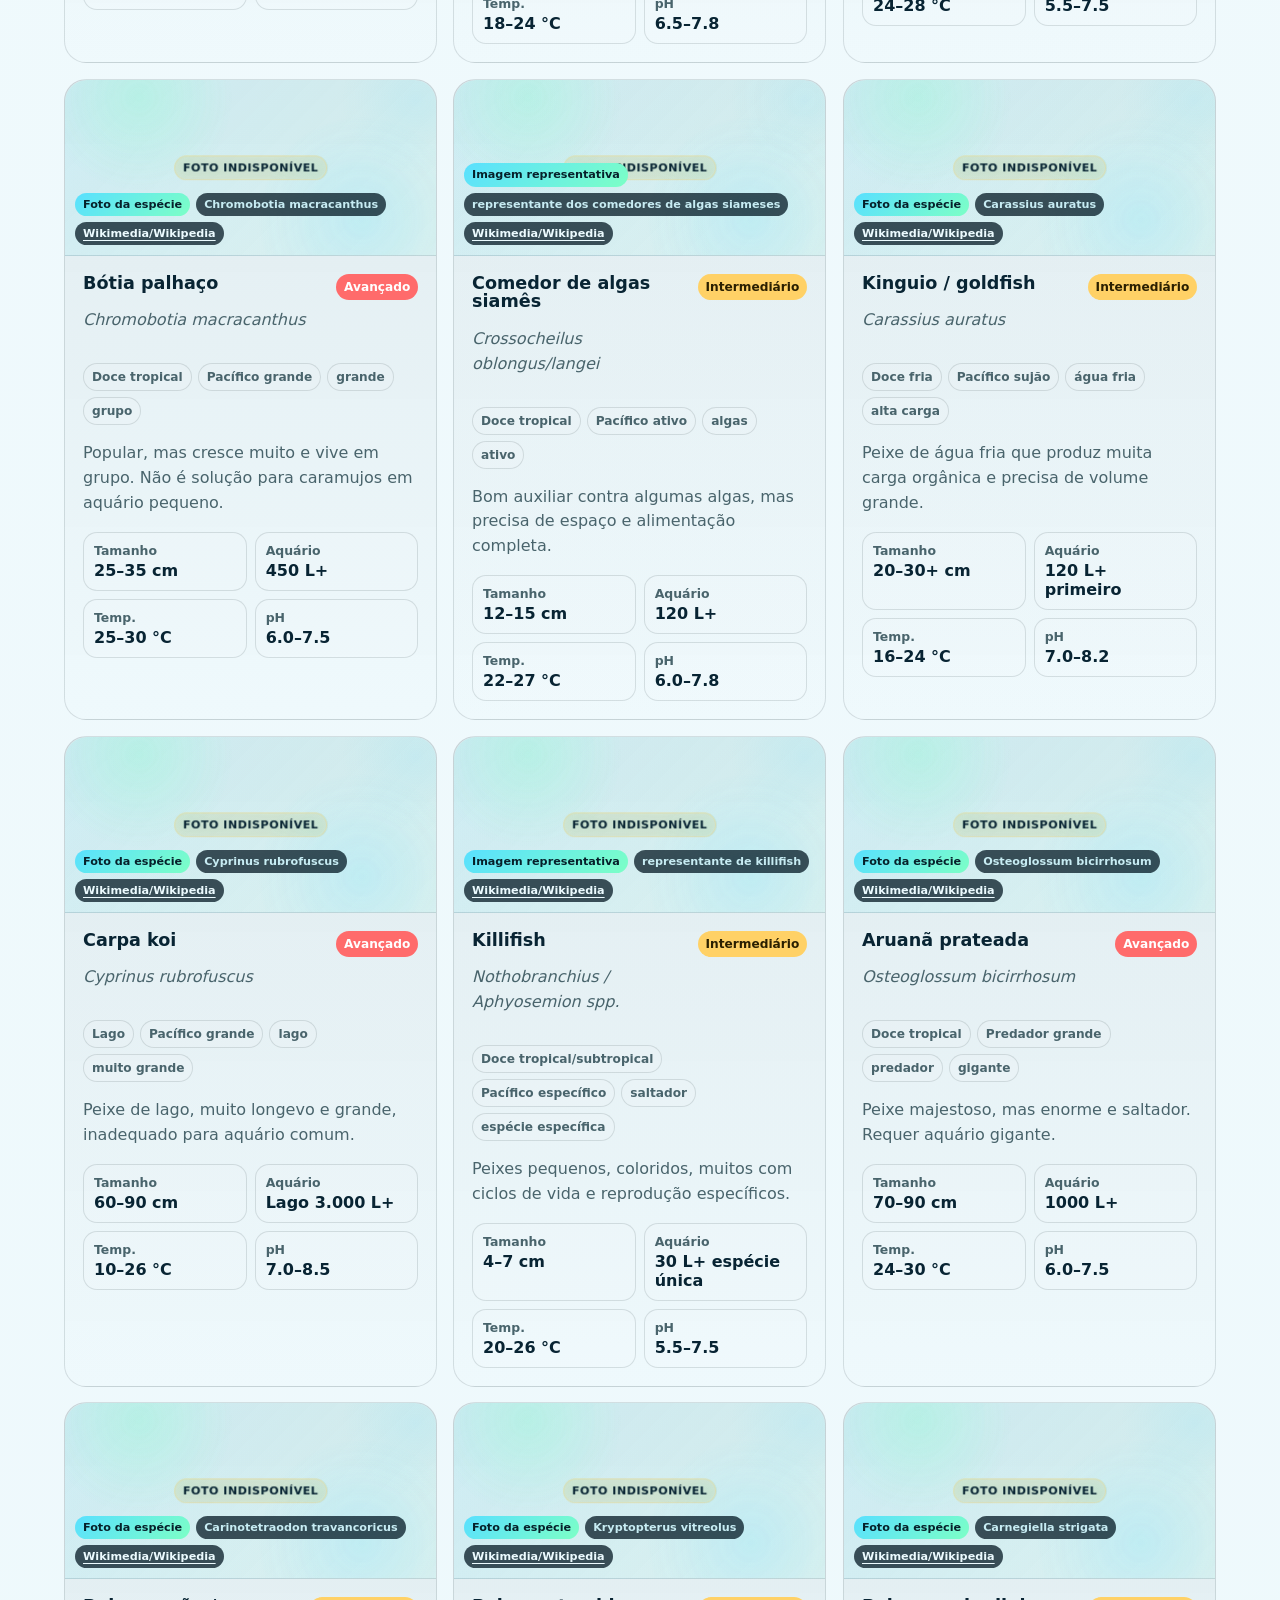
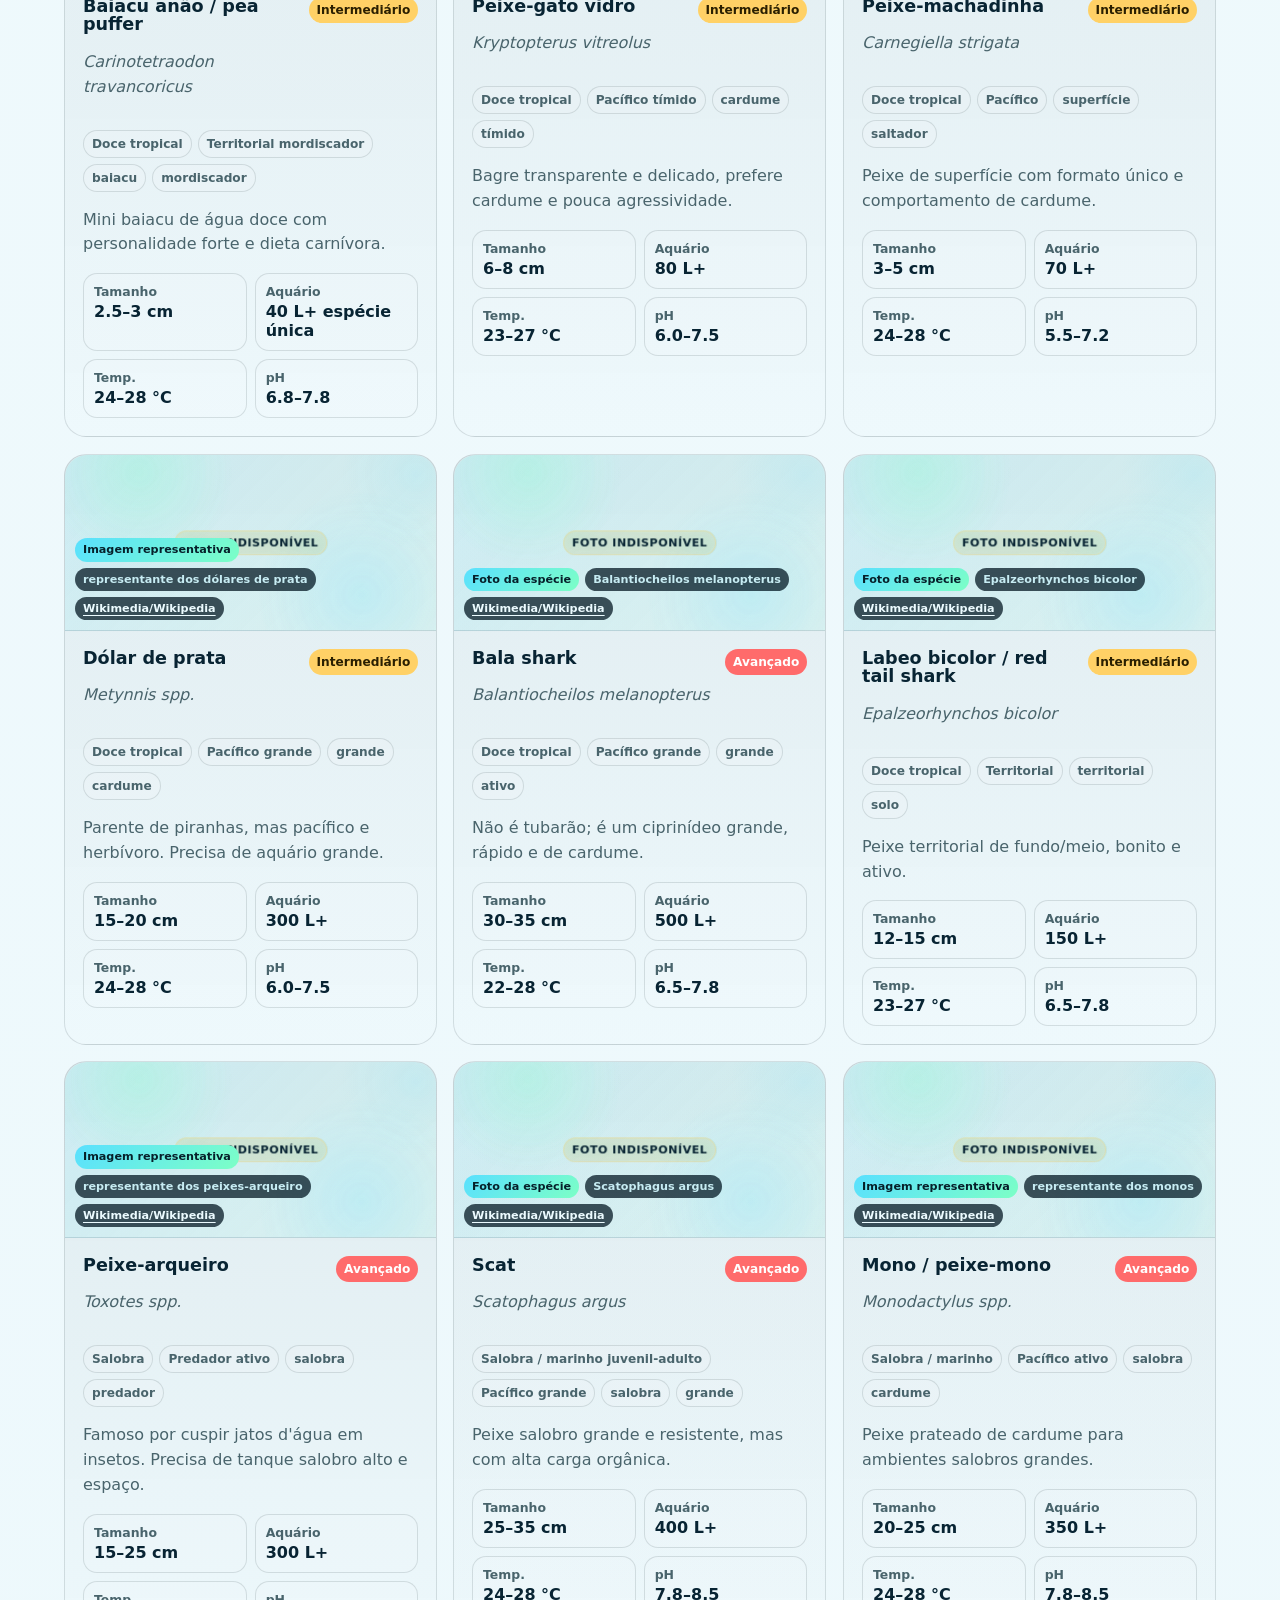
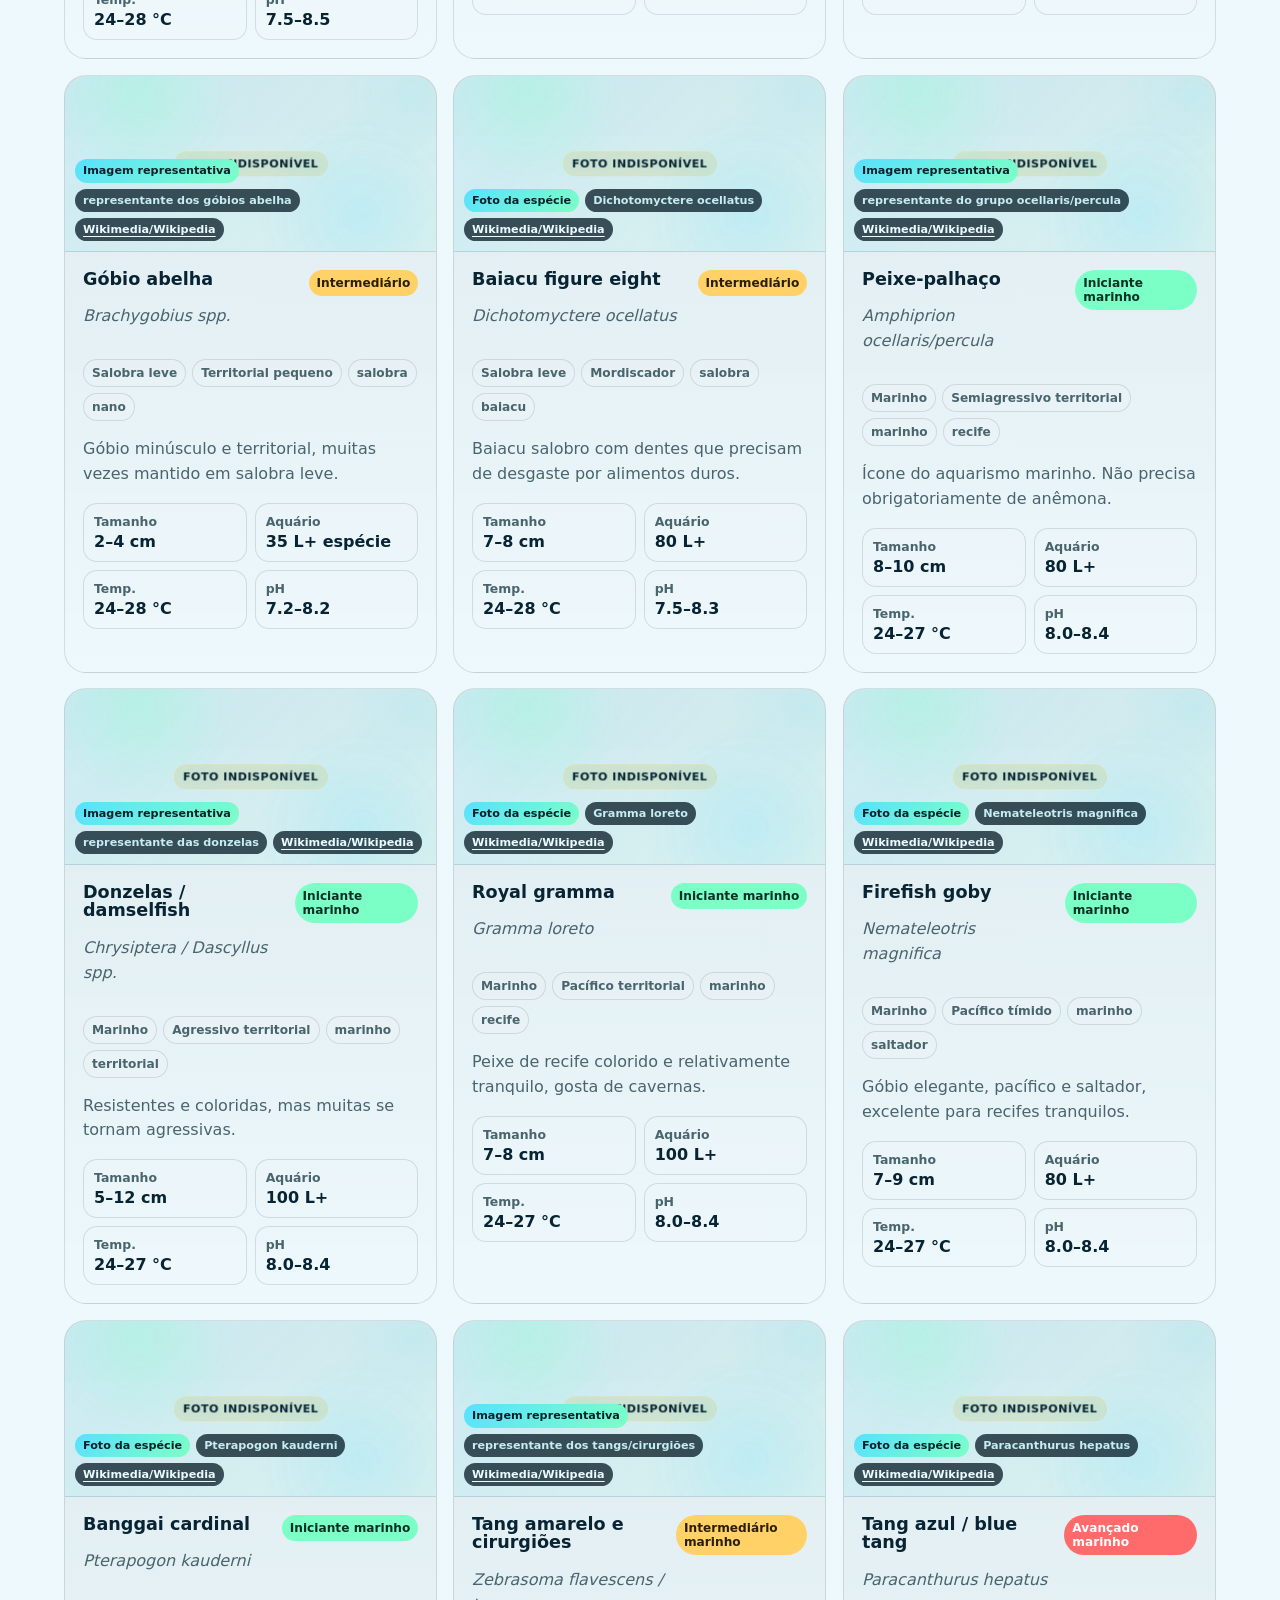
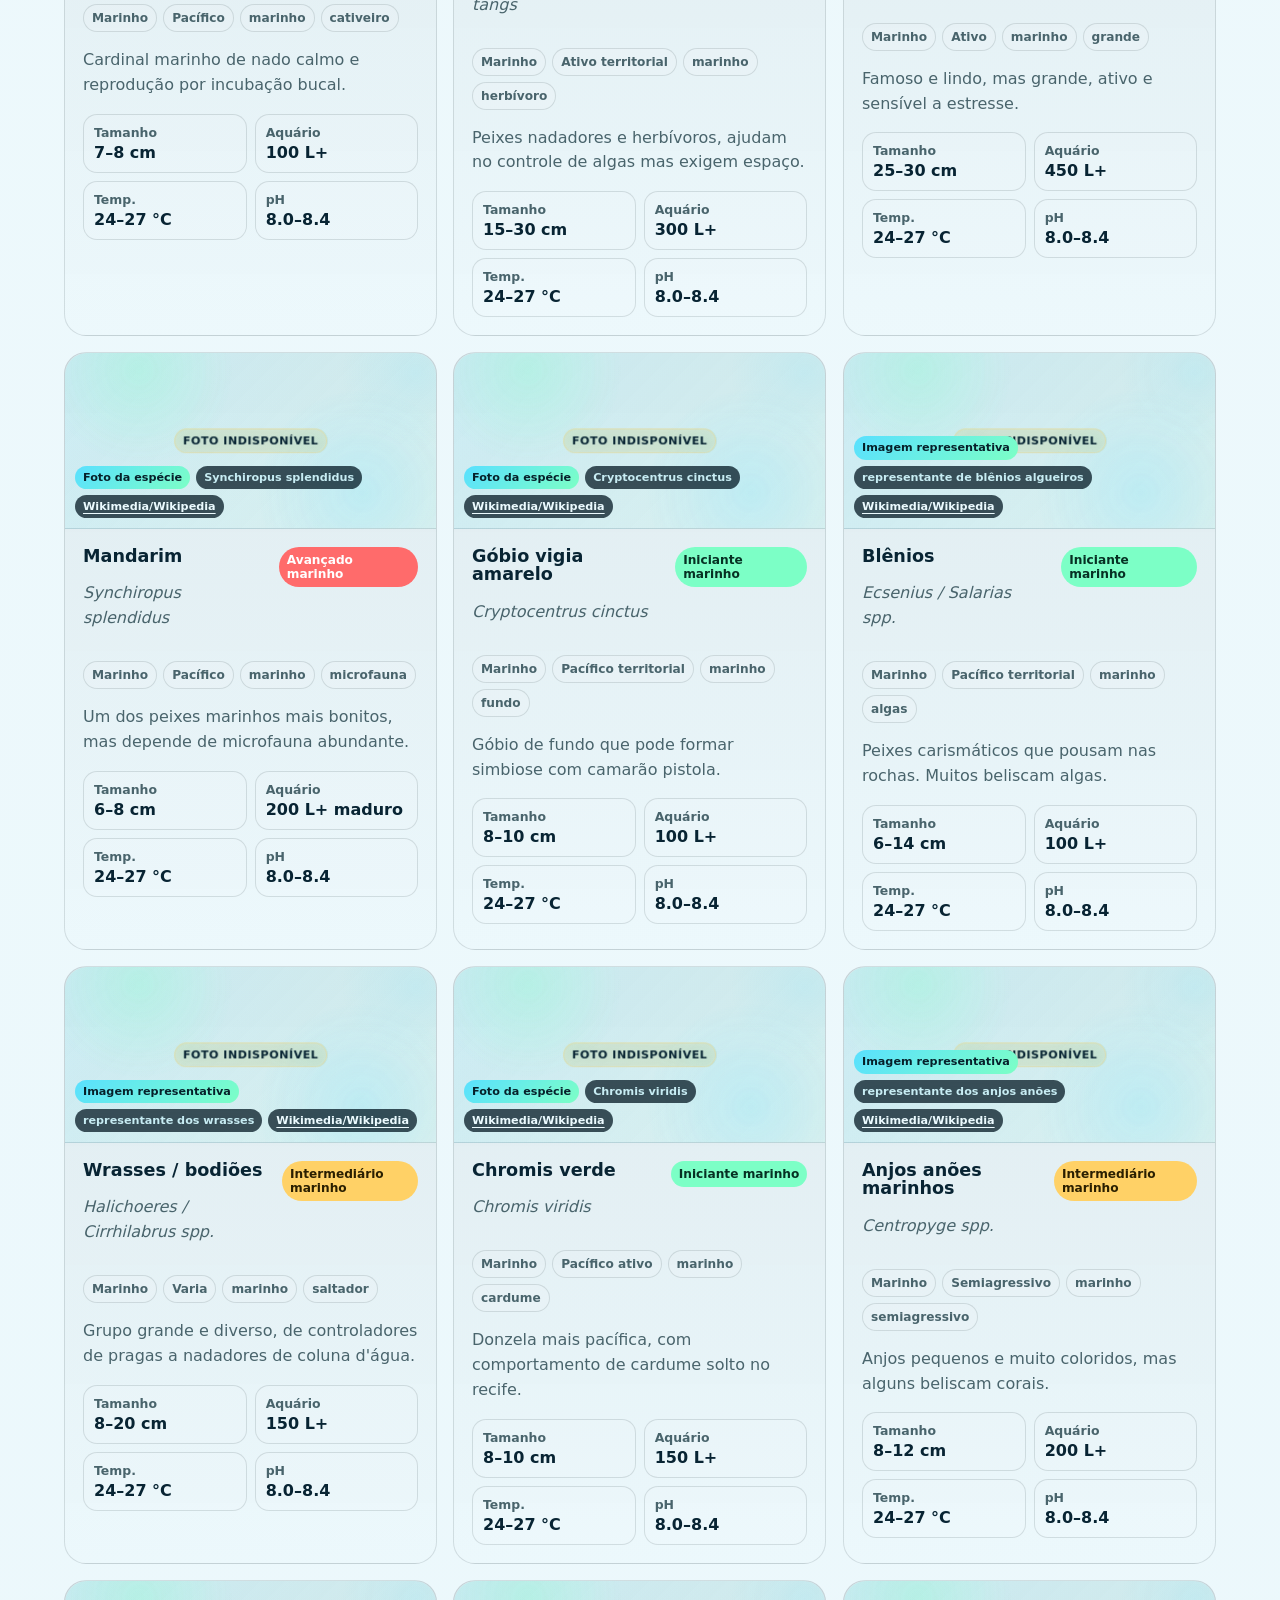
==== commit 721f95b9: "fix-footer" ====
--- a/aquawiki/index.html
+++ b/aquawiki/index.html
@@ -70,8 +70,8 @@
         <div class="stat-grid">
           <div><i class="bx bx-fish stat-icon"></i><strong id="fishCount">0</strong><span>perfis</span></div>
           <div><i class="bx bx-filter stat-icon"></i><strong id="filterCount">0</strong><span>filtragens</span></div>
-          <div><i class="bx bx-check-circle stat-icon"></i><strong>100%</strong><span>estático</span></div>
-          <div><i class="bx bx-server stat-icon"></i><strong>0</strong><span>backend</span></div>
+          <div><i class="bx bx-droplet stat-icon"></i><strong>4</strong><span>tipos de água</span></div>
+          <div><i class="bx bx-book-open stat-icon"></i><strong>5</strong><span>guias completos</span></div>
         </div>
         <p class="tiny-note">Observação: “todos os tipos” aqui significa um catálogo amplo e organizado para aquarismo. Para taxonomia completa, consulte FishBase.</p>
       </aside>
@@ -265,8 +265,31 @@
   </dialog>
 
   <footer class="footer">
-    <p><i class="bx bx-droplet"></i> AquaWiki — aquarismo em HTML, CSS e JavaScript puro.</p>
-    <a href="#topo"><i class="bx bx-up-arrow-alt"></i> Voltar ao topo</a>
+    <div class="footer-grid">
+      <div class="footer-brand">
+        <p><i class="bx bx-droplet"></i> <strong>AquaWiki</strong></p>
+        <p>Enciclopédia de aquarismo com catálogo de peixes, simulador de compatibilidade, guias de filtragem e dicas práticas para aquários mais saudáveis.</p>
+      </div>
+      <div class="footer-links">
+        <h4>Navegação</h4>
+        <a href="#peixes"><i class="bx bx-fish"></i> Catálogo de peixes</a>
+        <a href="#tanque"><i class="bx bx-dock-left"></i> Simulador de tanque</a>
+        <a href="#filtragem"><i class="bx bx-filter"></i> Guia de filtragem</a>
+        <a href="#guias"><i class="bx bx-book-open"></i> Guias práticos</a>
+        <a href="#calculadoras"><i class="bx bx-calculator"></i> Calculadoras</a>
+      </div>
+      <div class="footer-links">
+        <h4>Recursos</h4>
+        <a href="#fontes"><i class="bx bx-link-external"></i> Fontes e referências</a>
+        <a href="#glossario"><i class="bx bx-dollar"></i> Glossário de termos</a>
+        <a href="https://www.fishbase.se/home.php" target="_blank" rel="noopener noreferrer"><i class="bx bx-globe"></i> FishBase</a>
+        <a href="https://seriouslyfish.com/species" target="_blank" rel="noopener noreferrer"><i class="bx bx-globe"></i> Seriously Fish</a>
+      </div>
+    </div>
+    <div class="footer-bottom">
+      <p>AquaWiki — promovendo aquarismo responsável desde 2025. Sempre consulte um especialista antes de introduzir novas espécies ao seu aquário.</p>
+      <a href="#topo"><i class="bx bx-up-arrow-alt"></i> Voltar ao topo</a>
+    </div>
   </footer>
 
   <button class="back-to-top" id="backToTop" type="button" aria-label="Voltar ao topo"><i class="bx bx-chevron-up"></i></button>
--- a/aquawiki/styles.css
+++ b/aquawiki/styles.css
@@ -276,9 +276,19 @@
 .sources a:hover{text-decoration-color:var(--brand)}
 
 /* ── Footer ── */
-.footer{display:flex;align-items:center;justify-content:space-between;gap:18px;padding:28px clamp(16px,5vw,72px);border-top:1px solid var(--border);color:var(--muted)}
-.footer a{transition:.2s color,.2s transform}
-.footer a:hover{color:var(--brand);transform:translateY(-1px)}
+.footer{padding:48px clamp(16px,5vw,72px) 28px;border-top:1px solid var(--border);color:var(--muted);background:rgba(6,24,34,.4)}
+:root.light .footer{background:rgba(244,251,253,.5)}
+.footer-grid{display:grid;grid-template-columns:1.5fr 1fr 1fr;gap:40px;margin-bottom:32px}
+.footer-brand p{margin:0 0 10px;line-height:1.6}
+.footer-brand p:first-child{font-size:1.1rem;color:var(--text);margin-bottom:14px}
+.footer-links h4{margin:0 0 12px;color:var(--text);font-size:.85rem;font-weight:800;text-transform:uppercase;letter-spacing:.08em}
+.footer-links a{display:flex;align-items:center;gap:8px;margin-bottom:10px;color:var(--muted);font-size:.9rem;text-decoration:none;transition:.2s color,.2s transform}
+.footer-links a:hover{color:var(--brand);transform:translateY(-1px)}
+.footer-links a i{font-size:1rem}
+.footer-bottom{display:flex;align-items:center;justify-content:space-between;gap:18px;padding-top:24px;border-top:1px solid var(--border);font-size:.85rem}
+.footer-bottom p{margin:0}
+.footer-bottom a{display:inline-flex;align-items:center;gap:6px;color:var(--brand);text-decoration:none;font-weight:700;transition:.2s transform}
+.footer-bottom a:hover{transform:translateY(-2px)}
 
 /* ── Modal ── */
 .fish-modal{width:min(860px,calc(100% - 24px));max-height:calc(100dvh - 24px);overflow:auto;padding:0;border:1px solid var(--border);border-radius:28px;background:linear-gradient(180deg,var(--bg-2),var(--bg));color:var(--text);box-shadow:var(--shadow)}
@@ -380,6 +390,6 @@
 /* ── Responsive ── */
 @media (max-width:1100px){.hero,.split{grid-template-columns:1fr}.fish-grid,.filters-grid{grid-template-columns:repeat(2,1fr)}.principles{grid-template-columns:repeat(2,1fr)}.toolbar{grid-template-columns:1fr 1fr}.glossary{grid-template-columns:repeat(2,1fr)}.tank-layout{grid-template-columns:1fr}}
 @media (max-width:900px){.topbar{flex-wrap:wrap}.nav{order:3;width:100%;justify-content:flex-start;overflow-x:auto;flex-wrap:nowrap;padding-bottom:2px}.brand-logo{width:116px;height:42px}.brand-logo .logo{max-width:116px}.hero-photo img{aspect-ratio:16/10}.modal-layout{grid-template-columns:1fr}.fish-photo-modal{min-height:220px}}
-@media (max-width:720px){.brand small{display:none}.brand-logo{width:98px;height:36px}.brand-logo .logo{max-width:98px}.theme-toggle{height:36px;min-width:36px;font-size:1.15rem}.hero{min-height:auto}.toolbar{position:relative;top:auto}.fish-grid,.filters-grid,.principles,.toolbar,.calc-grid,.guide-panel .guide-grid,.compare-box,.glossary,.tank-layout{grid-template-columns:1fr}.section-head{display:block}.stat-grid{grid-template-columns:repeat(2,1fr)}.hero-photo figcaption{position:static;border-radius:0;background:rgba(6,24,34,.86)}.photo-note{display:none}.fish-photo{min-height:154px}.fish-photo-modal{min-height:210px}.fish-card{border-radius:20px}.result-row{align-items:flex-start;flex-direction:column}.sources ul{columns:1}.footer{display:block}.modal-grid{grid-template-columns:1fr}h1{font-size:2.6rem}.tank-species-list{max-height:260px}.tank-visual{min-height:220px}.toast-container{left:16px;right:16px;bottom:80px}.toast{max-width:100%}}
+@media (max-width:720px){.brand small{display:none}.brand-logo{width:98px;height:36px}.brand-logo .logo{max-width:98px}.theme-toggle{height:36px;min-width:36px;font-size:1.15rem}.hero{min-height:auto}.hero-card{animation:none}.hero-photo img{transition:none;transform:none!important;max-height:220px;aspect-ratio:16/9;object-fit:cover}.toolbar{position:relative;top:auto}.fish-grid,.filters-grid,.principles,.toolbar,.calc-grid,.guide-panel .guide-grid,.compare-box,.glossary,.tank-layout{grid-template-columns:1fr}.section-head{display:block}.stat-grid{grid-template-columns:repeat(2,1fr)}.hero-photo figcaption{position:static;border-radius:0;background:rgba(6,24,34,.86)}.photo-note{display:none}.fish-photo{min-height:154px}.fish-photo-modal{min-height:210px}.fish-card{border-radius:20px}.result-row{align-items:flex-start;flex-direction:column}.sources ul{columns:1}.footer-grid{grid-template-columns:1fr}.footer-bottom{flex-direction:column;text-align:center;gap:14px}.modal-grid{grid-template-columns:1fr}h1{font-size:2.6rem}.tank-species-list{max-height:260px}.tank-visual{min-height:220px}.toast-container{left:16px;right:16px;bottom:80px}.toast{max-width:100%}}
 @media (max-width:420px){.brand-copy strong{font-size:.92rem}.stat-grid{grid-template-columns:1fr}.photo-source-link{display:none}h1{font-size:2.35rem}}
 @media (prefers-reduced-motion:reduce){*,*::before,*::after{animation-duration:.001ms!important;animation-iteration-count:1!important;scroll-behavior:auto!important;transition-duration:.001ms!important}.reveal{opacity:1;transform:none}.bubble{display:none}}
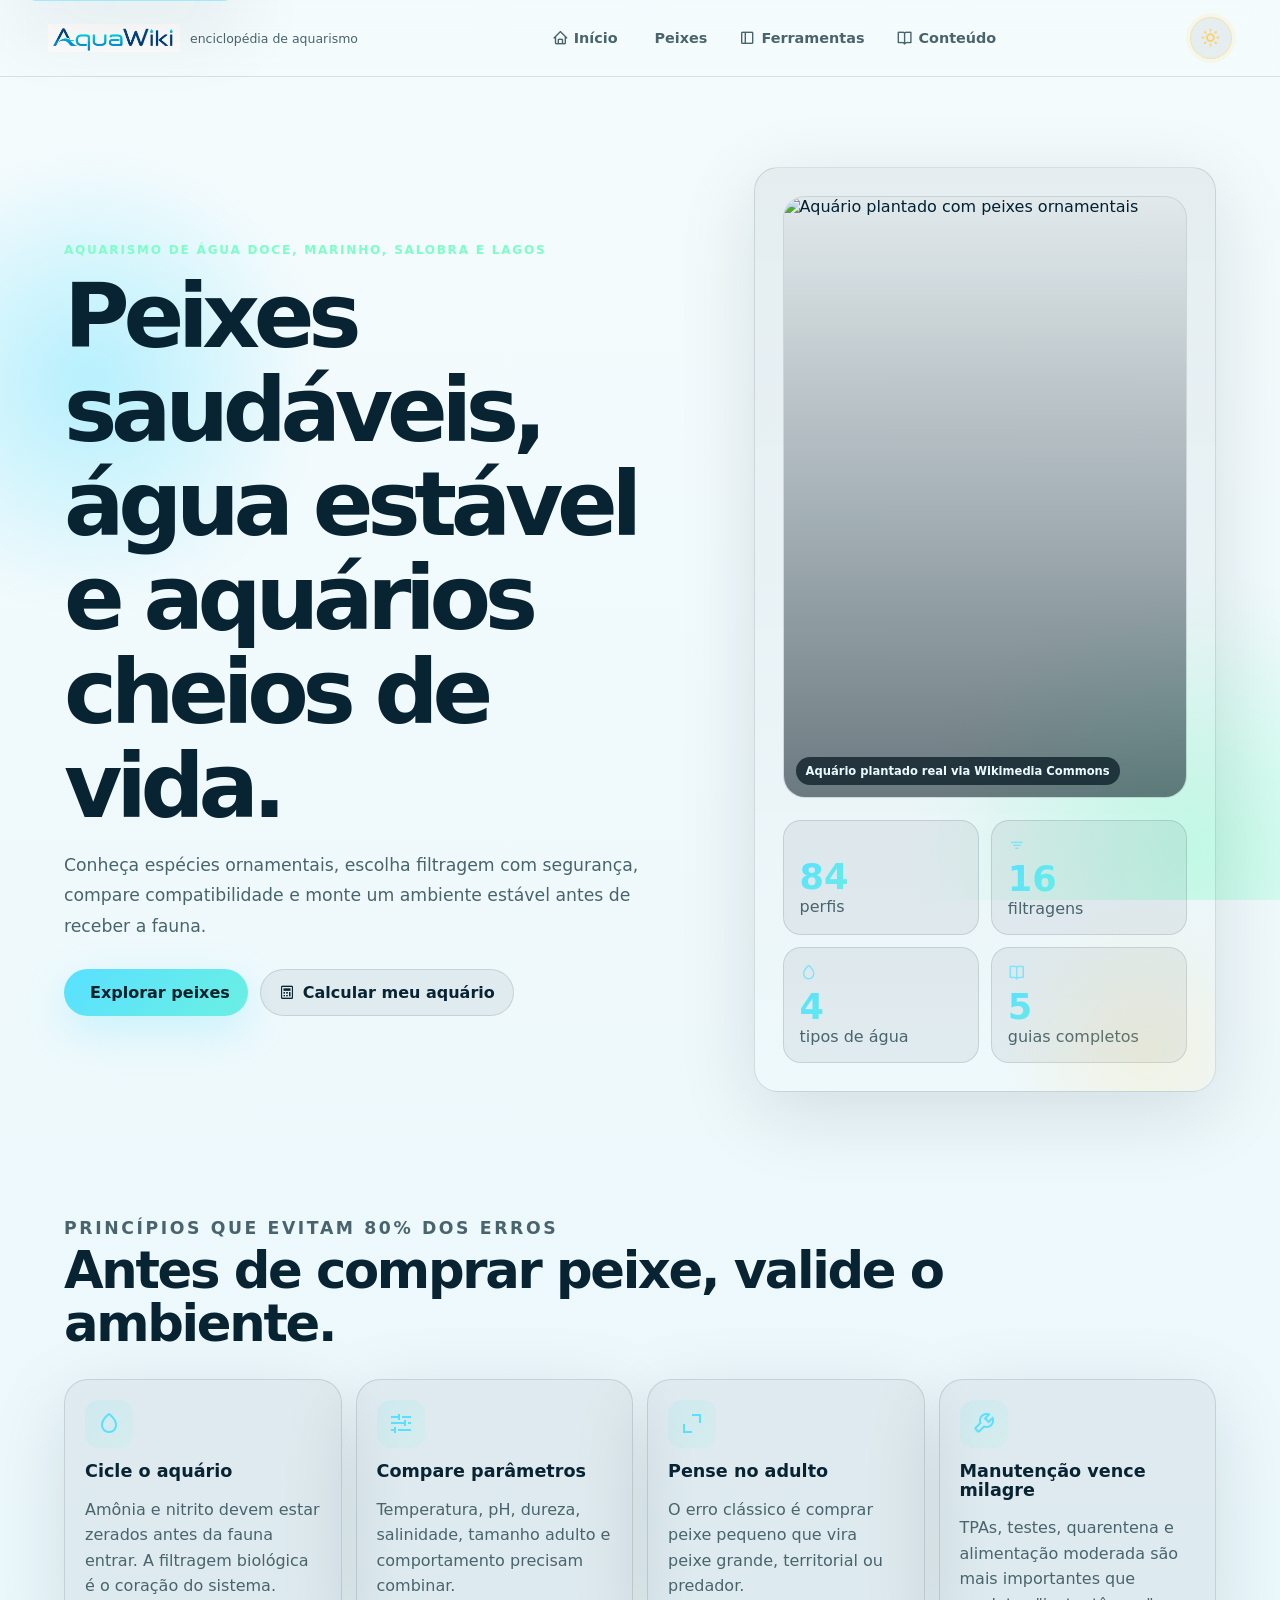
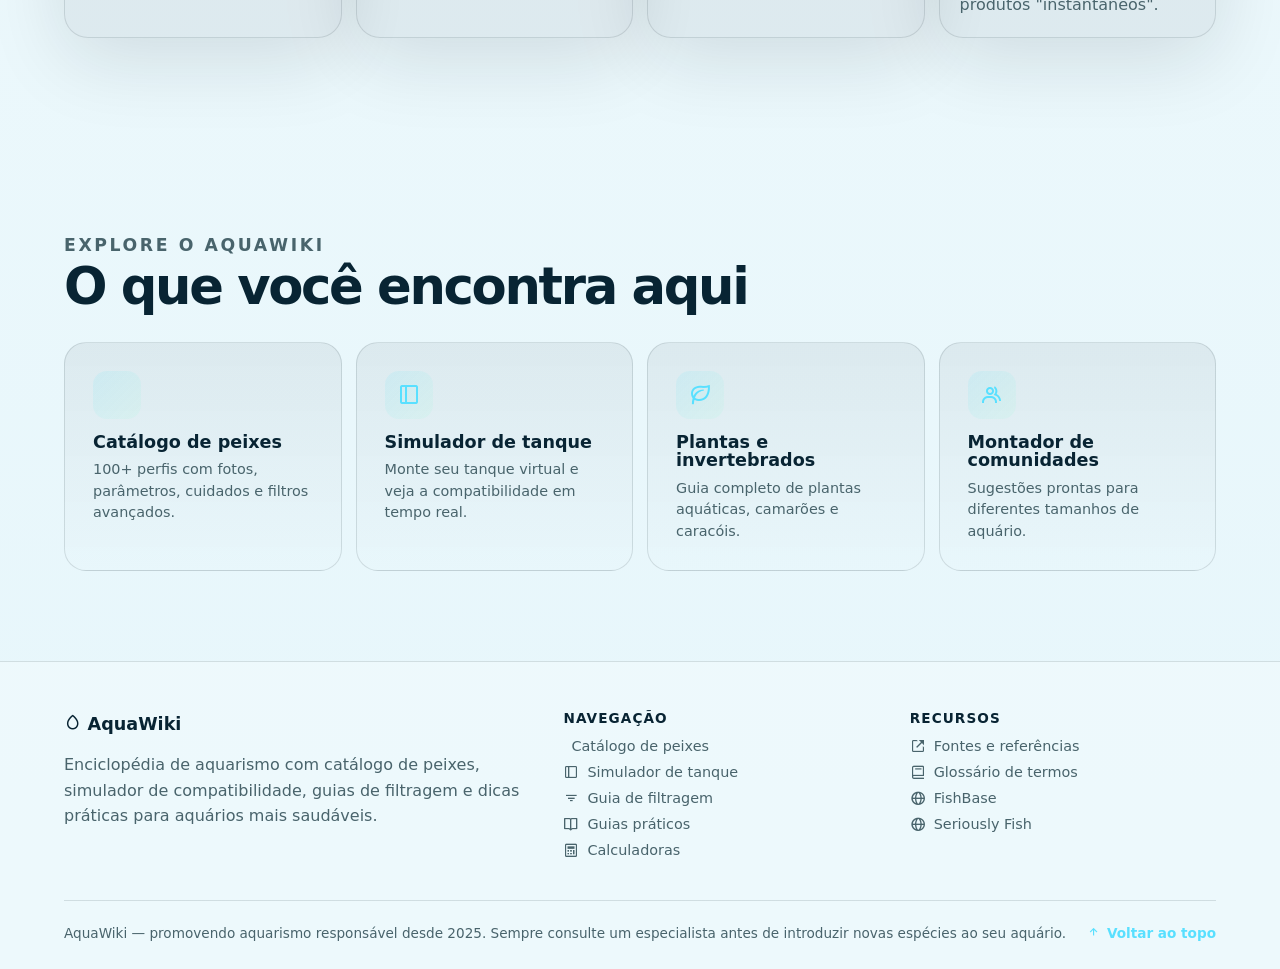
==== commit 7657622a: "fix-icons" ====
--- a/aquawiki/index.html
+++ b/aquawiki/index.html
@@ -16,13 +16,14 @@
   <meta name="twitter:card" content="summary_large_image" />
   <meta name="twitter:title" content="AquaWiki — Enciclopédia de Aquarismo" />
   <meta name="twitter:description" content="Catálogo de peixes, simulador de compatibilidade, filtragem, guias e dicas práticas para aquarismo." />
+  <meta name="twitter:image" content="https://commons.wikimedia.org/wiki/Special:FilePath/Aquarium_plants_and_fish.jpg" />
   <script type="application/ld+json">{"@context":"https://schema.org","@type":"WebApplication","name":"AquaWiki","description":"Enciclopédia de aquarismo com catálogo de peixes, simulador de compatibilidade e guias práticos.","applicationCategory":"EducationalApplication","operatingSystem":"Any","url":"https://aquawiki.com.br"}</script>
   <link rel="preconnect" href="https://en.wikipedia.org" />
   <link rel="preconnect" href="https://upload.wikimedia.org" crossorigin />
   <link rel="dns-prefetch" href="https://commons.wikimedia.org" />
   <link rel="canonical" href="https://aquawiki.com.br" />
   <link rel="stylesheet" href="styles.css" />
-  <link rel="stylesheet" href="https://unpkg.com/boxicons@2.1.4/css/boxicons.min.css" />
+  <link rel="stylesheet" href="vendor/boxicons.min.css" />
   <link rel="icon" type="image/png" href="assets/logo-dark.png" />
   <link rel="apple-touch-icon" href="assets/logo-dark.png" />
   <link rel="manifest" href="manifest.json" />
@@ -32,21 +33,19 @@
 <body>
   <a class="skip-link" href="#conteudo">Pular para o conteúdo</a>
   <div class="site-bg" aria-hidden="true"></div>
-  <header class="topbar" id="topo">
-    <a class="brand" href="#topo" aria-label="Voltar ao topo">
+<header class="topbar" id="topo">
+    <a class="brand" href="index.html" aria-label="Voltar ao topo">
       <span class="brand-logo" aria-hidden="true">
         <img class="logo logo-dark" src="assets/logo-dark.png" alt="" width="172" height="64" />
         <img class="logo logo-light" src="assets/logo-light.png" alt="" width="172" height="64" />
       </span>
       <span class="brand-copy"><small>enciclopédia de aquarismo</small></span>
     </a>
-    <nav class="nav" aria-label="Navegação principal">
-      <a href="#peixes"><i class="bx bx-fish"></i> Peixes</a>
-      <a href="#tanque"><i class="bx bx-dock-left"></i> Tanque</a>
-      <a href="#filtragem"><i class="bx bx-filter"></i> Filtragem</a>
-      <a href="#guias"><i class="bx bx-book-open"></i> Guias</a>
-      <a href="#calculadoras"><i class="bx bx-calculator"></i> Calculadoras</a>
-      <a href="#fontes"><i class="bx bx-link-external"></i> Fontes</a>
+        <nav class="nav" aria-label="Navegação principal">
+      <a href="index.html"><i class="bx bx-home"></i> Início</a>
+      <a href="peixes.html"><i class="bx bx-fish"></i> Peixes</a>
+      <a href="ferramentas.html"><i class="bx bx-dock-left"></i> Ferramentas</a>
+      <a href="conteudo.html"><i class="bx bx-book-open"></i> Conteúdo</a>
     </nav>
     <button class="theme-toggle" id="themeToggle" type="button" aria-label="Alternar entre tema claro e escuro" aria-pressed="false"><i class="bx bx-moon" id="themeIcon"></i></button>
   </header>
@@ -58,8 +57,8 @@
         <h1 id="hero-title">Peixes saudáveis, água estável e aquários cheios de vida.</h1>
         <p class="hero-text">Conheça espécies ornamentais, escolha filtragem com segurança, compare compatibilidade e monte um ambiente estável antes de receber a fauna.</p>
         <div class="hero-actions">
-          <a class="btn primary" href="#peixes"><i class="bx bx-fish"></i> Explorar peixes</a>
-          <a class="btn ghost" href="#calculadoras"><i class="bx bx-calculator"></i> Calcular meu aquário</a>
+          <a class="btn primary" href="peixes.html"><i class="bx bx-fish"></i> Explorar peixes</a>
+          <a class="btn ghost" href="ferramentas.html"><i class="bx bx-calculator"></i> Calcular meu aquário</a>
         </div>
       </div>
       <aside class="hero-card reveal" aria-label="Resumo do AquaWiki">
@@ -73,7 +72,6 @@
           <div><i class="bx bx-droplet stat-icon"></i><strong>4</strong><span>tipos de água</span></div>
           <div><i class="bx bx-book-open stat-icon"></i><strong>5</strong><span>guias completos</span></div>
         </div>
-        <p class="tiny-note">Observação: “todos os tipos” aqui significa um catálogo amplo e organizado para aquarismo. Para taxonomia completa, consulte FishBase.</p>
       </aside>
     </section>
 
@@ -90,172 +88,17 @@
       </div>
     </section>
 
-    <section class="section-pad" id="peixes" aria-labelledby="peixes-title">
-      <div class="section-head reveal">
-        <p class="eyebrow">Catálogo pesquisável</p>
-        <h2 id="peixes-title">Tipos e grupos de peixes para aquarismo</h2>
-        <p>Filtre por ambiente, dificuldade, comportamento ou pesquise por nome. Clique em um card para ver detalhes rápidos, foto, fonte visual e cuidados.</p>
+    <section class="section-pad reveal">
+      <div class="section-head compact">
+        <p class="eyebrow">Explore o AquaWiki</p>
+        <h2>O que você encontra aqui</h2>
       </div>
-
-      <div class="toolbar reveal" role="search">
-        <label class="search-box">
-          <span><i class="bx bx-search"></i> Buscar</span>
-          <input id="searchInput" type="search" placeholder="Ex.: betta, ciclídeo, marinho, fundo..." autocomplete="off" aria-describedby="resultCount" />
-        </label>
-        <label>
-          <span><i class="bx bx-globe"></i> Ambiente</span>
-          <select id="waterFilter"><option value="all">Todos</option></select>
-        </label>
-        <label>
-          <span><i class="bx bx-bar-chart-alt-2"></i> Dificuldade</span>
-          <select id="difficultyFilter"><option value="all">Todas</option></select>
-        </label>
-        <label>
-          <span><i class="bx bx-heart"></i> Temperamento</span>
-          <select id="temperFilter"><option value="all">Todos</option></select>
-        </label>
-        <label>
-          <span><i class="bx bx-ruler"></i> Tamanho</span>
-          <select id="sizeFilter"><option value="all">Todos</option><option value="nano">Nano (até 5 cm)</option><option value="small">Pequeno (5-10 cm)</option><option value="medium">Médio (10-20 cm)</option><option value="large">Grande (20+ cm)</option></select>
-        </label>
-        <label class="fav-toggle">
-          <span><i class="bx bx-heart"></i> Favoritos</span>
-          <input id="favFilter" type="checkbox" />
-        </label>
+      <div class="principles">
+        <a href="peixes.html" class="feature-link"><span class="principle-icon"><i class="bx bx-fish"></i></span><h3>Catálogo de peixes</h3><p>100+ perfis com fotos, parâmetros, cuidados e filtros avançados.</p></a>
+        <a href="ferramentas.html" class="feature-link"><span class="principle-icon"><i class="bx bx-dock-left"></i></span><h3>Simulador de tanque</h3><p>Monte seu tanque virtual e veja a compatibilidade em tempo real.</p></a>
+        <a href="conteudo.html" class="feature-link"><span class="principle-icon"><i class="bx bx-leaf"></i></span><h3>Plantas e invertebrados</h3><p>Guia completo de plantas aquáticas, camarões e caracóis.</p></a>
+        <a href="ferramentas.html#comunidades" class="feature-link"><span class="principle-icon"><i class="bx bx-group"></i></span><h3>Montador de comunidades</h3><p>Sugestões prontas para diferentes tamanhos de aquário.</p></a>
       </div>
-
-      <div class="result-row reveal">
-        <p aria-live="polite"><strong id="resultCount">0</strong> resultados encontrados.</p>
-        <button id="resetFilters" class="btn mini" type="button"><i class="bx bx-reset"></i> Limpar filtros</button>
-      </div>
-
-      <div class="fish-grid" id="fishGrid" aria-live="polite"></div>
-    </section>
-
-    <section class="section-pad panel-section reveal" id="compatibilidade" aria-labelledby="compatibilidade-title">
-      <div class="section-head compact">
-        <p class="eyebrow">Compatibilidade rápida</p>
-        <h2 id="compatibilidade-title">Compare dois grupos antes de misturar.</h2>
-        <p>Este verificador usa regras simples: ambiente, faixa de temperatura, comportamento e tamanho. Ele não substitui pesquisa por espécie.</p>
-      </div>
-      <div class="compare-box">
-        <label><span>Peixe 1</span><select id="compareA"></select></label>
-        <label><span>Peixe 2</span><select id="compareB"></select></label>
-        <button class="btn primary" id="compareBtn" type="button"><i class="bx bx-git-compare"></i> Comparar</button>
-      </div>
-      <div id="compareResult" class="compare-result"></div>
-    </section>
-
-    <section class="section-pad reveal" id="tanque" aria-labelledby="tanque-title">
-      <div class="section-head compact">
-        <p class="eyebrow">Simulador visual</p>
-        <h2 id="tanque-title">Monte seu tanque virtual.</h2>
-        <p>Adicione espécies ao tanque e veja em tempo real se combinam. O score atualiza a cada peixe adicionado e mostra conflitos específicos.</p>
-      </div>
-      <div class="tank-layout">
-        <div class="tank-species-panel">
-          <div class="tank-search">
-            <label for="tankSearch" class="sr-only">Buscar espécie no tanque</label>
-            <i class="bx bx-search"></i>
-            <input id="tankSearch" type="search" placeholder="Buscar espécie..." autocomplete="off" />
-          </div>
-          <div class="tank-species-list" id="tankSpeciesList"></div>
-        </div>
-        <div class="tank-virtual-panel">
-          <div class="tank-visual" id="tankVisual">
-            <div class="tank-water"></div>
-            <div class="tank-empty" id="tankEmpty">
-              <i class="bx bx-plus-circle"></i>
-              <p>Clique em um peixe ao lado para adicionar ao tanque</p>
-            </div>
-            <div class="tank-fishes" id="tankFishes"></div>
-          </div>
-          <div class="tank-score-bar">
-            <div class="tank-score-info">
-              <span class="tank-score-label">Score de compatibilidade</span>
-              <span class="tank-score-value" id="tankScoreValue">—</span>
-            </div>
-            <div class="tank-score-track"><i class="tank-score-fill" id="tankScoreFill"></i></div>
-          </div>
-          <div class="tank-summary" id="tankSummary"></div>
-          <div class="tank-conflicts" id="tankConflicts"></div>
-          <div class="tank-actions">
-            <button class="btn mini" id="tankClear" type="button"><i class="bx bx-trash"></i> Limpar tanque</button>
-          </div>
-        </div>
-      </div>
-    </section>
-
-    <section class="section-pad" id="filtragem" aria-labelledby="filtragem-title">
-      <div class="section-head reveal">
-        <p class="eyebrow">Filtragem e mídias</p>
-        <h2 id="filtragem-title">Tipos de filtragem e quando usar</h2>
-        <p>A filtragem ideal combina etapas mecânica, biológica e, quando necessário, química/auxiliar.</p>
-      </div>
-      <div class="filters-grid" id="filtersGrid"></div>
-    </section>
-
-    <section class="section-pad split" id="calculadoras" aria-labelledby="calculadoras-title">
-      <div class="calculator-card reveal">
-        <p class="eyebrow">Calculadora</p>
-        <h2 id="calculadoras-title">Volume e vazão sugerida</h2>
-        <p>Informe medidas internas do vidro em centímetros. A vazão é uma referência inicial e deve ser ajustada por espécie, carga orgânica e layout.</p>
-        <div class="calc-grid">
-          <label><span><i class="bx bx-horizontal-center"></i> Comprimento</span><input id="len" type="number" min="1" step="0.1" value="60" inputmode="decimal" /></label>
-          <label><span><i class="bx bx-vertical-center"></i> Largura</span><input id="wid" type="number" min="1" step="0.1" value="30" inputmode="decimal" /></label>
-          <label><span><i class="bx bx-up-arrow"></i> Altura útil</span><input id="hei" type="number" min="1" step="0.1" value="35" inputmode="decimal" /></label>
-          <label><span><i class="bx bx-bar-chart"></i> Perfil</span><select id="flowProfile"><option value="5">Baixa carga / betta / camarões</option><option value="7" selected>Comunitário tropical</option><option value="10">Alta carga / kinguios / ciclídeos</option></select></label>
-        </div>
-        <button class="btn primary" id="calcBtn" type="button"><i class="bx bx-calculator"></i> Calcular</button>
-        <div id="calcResult" class="calc-result"></div>
-      </div>
-      <div class="calculator-card reveal">
-        <p class="eyebrow">Checklist</p>
-        <h2>Pronto para receber peixes?</h2>
-        <div class="checklist" id="checklist"></div>
-        <div class="progress-wrap"><span id="progressLabel">0%</span><div class="progress" role="progressbar" aria-label="Progresso do checklist" aria-valuemin="0" aria-valuemax="100" aria-valuenow="0"><i id="progressBar"></i></div></div>
-      </div>
-    </section>
-
-    <section class="section-pad" id="guias" aria-labelledby="guias-title">
-      <div class="section-head reveal">
-        <p class="eyebrow">Guias práticos</p>
-        <h2 id="guias-title">Dicas essenciais de aquarismo</h2>
-      </div>
-      <div class="guide-tabs reveal" role="tablist" aria-label="Guias de aquarismo">
-        <button class="tab active" data-guide="iniciante" type="button" role="tab" aria-selected="true" aria-controls="guidePanel"><i class="bx bx-seedling"></i> Iniciante</button>
-        <button class="tab" data-guide="plantado" type="button" role="tab" aria-selected="false" aria-controls="guidePanel"><i class="bx bx-leaf"></i> Plantado</button>
-        <button class="tab" data-guide="marinho" type="button" role="tab" aria-selected="false" aria-controls="guidePanel"><i class="bx bx-water"></i> Marinho</button>
-        <button class="tab" data-guide="doencas" type="button" role="tab" aria-selected="false" aria-controls="guidePanel"><i class="bx bx-error"></i> Doenças</button>
-        <button class="tab" data-guide="manutencao" type="button" role="tab" aria-selected="false" aria-controls="guidePanel"><i class="bx bx-cog"></i> Manutenção</button>
-      </div>
-      <div class="guide-panel reveal" id="guidePanel" role="tabpanel" tabindex="0"></div>
-    </section>
-
-    <section class="section-pad glossary-section reveal" aria-labelledby="glossario-title">
-      <div class="section-head compact">
-        <p class="eyebrow">Glossário</p>
-        <h2 id="glossario-title">Termos que todo aquarista encontra</h2>
-      </div>
-      <div class="glossary" id="glossary"></div>
-    </section>
-
-    <section class="section-pad sources reveal" id="fontes" aria-labelledby="fontes-title">
-      <div class="section-head compact">
-        <p class="eyebrow">Transparência</p>
-        <h2 id="fontes-title">Fontes usadas para estruturar o conteúdo</h2>
-        <p>O AquaWiki não substitui veterinário, biólogo, loja especializada séria ou pesquisa por espécie. Use as fichas como ponto de partida.</p>
-      </div>
-      <ul>
-        <li><a href="https://www.fishbase.se/home.php" target="_blank" rel="noopener noreferrer">FishBase — base global de informações sobre peixes</a></li>
-        <li><a href="https://seriouslyfish.com/species" target="_blank" rel="noopener noreferrer">Seriously Fish — perfis de espécies e manutenção em cativeiro</a></li>
-        <li><a href="https://www.aqueon.com/articles/aquarium-filtration-basics" target="_blank" rel="noopener noreferrer">Aqueon — conceitos básicos de filtragem</a></li>
-        <li><a href="https://aquaforest.eu/en/knowledge-base/aquarium-filter-media-filtration-methods-biological-chemical-mechanical/" target="_blank" rel="noopener noreferrer">Aquaforest — mídias biológicas, químicas e mecânicas</a></li>
-        <li><a href="https://www.aquariumindustries.com.au/wp-content/uploads/2015/03/Freshwater-Fish-Compatibility-Chart.pdf" target="_blank" rel="noopener noreferrer">Aquarium Industries — tabela de compatibilidade de água doce</a></li>
-      
-        <li><a href="https://www.mediawiki.org/wiki/Wikimedia_REST_API" target="_blank" rel="noopener noreferrer">Wikimedia REST API — imagens principais das páginas dos táxons</a></li>
-        <li><a href="https://commons.wikimedia.org/wiki/File:Aquarium_plants_and_fish.jpg" target="_blank" rel="noopener noreferrer">Wikimedia Commons — imagem do aquário plantado no destaque</a></li>
-      </ul>
     </section>
   </main>
 
@@ -272,16 +115,16 @@
       </div>
       <div class="footer-links">
         <h4>Navegação</h4>
-        <a href="#peixes"><i class="bx bx-fish"></i> Catálogo de peixes</a>
-        <a href="#tanque"><i class="bx bx-dock-left"></i> Simulador de tanque</a>
-        <a href="#filtragem"><i class="bx bx-filter"></i> Guia de filtragem</a>
-        <a href="#guias"><i class="bx bx-book-open"></i> Guias práticos</a>
-        <a href="#calculadoras"><i class="bx bx-calculator"></i> Calculadoras</a>
+        <a href="peixes.html"><i class="bx bx-fish"></i> Catálogo de peixes</a>
+        <a href="ferramentas.html"><i class="bx bx-dock-left"></i> Simulador de tanque</a>
+        <a href="ferramentas.html#filtragem"><i class="bx bx-filter"></i> Guia de filtragem</a>
+        <a href="conteudo.html#guias"><i class="bx bx-book-open"></i> Guias práticos</a>
+        <a href="ferramentas.html#calculadoras"><i class="bx bx-calculator"></i> Calculadoras</a>
       </div>
       <div class="footer-links">
         <h4>Recursos</h4>
-        <a href="#fontes"><i class="bx bx-link-external"></i> Fontes e referências</a>
-        <a href="#glossario"><i class="bx bx-dollar"></i> Glossário de termos</a>
+        <a href="conteudo.html#fontes"><i class="bx bx-link-external"></i> Fontes e referências</a>
+        <a href="conteudo.html#glossario"><i class="bx bx-book"></i> Glossário de termos</a>
         <a href="https://www.fishbase.se/home.php" target="_blank" rel="noopener noreferrer"><i class="bx bx-globe"></i> FishBase</a>
         <a href="https://seriouslyfish.com/species" target="_blank" rel="noopener noreferrer"><i class="bx bx-globe"></i> Seriously Fish</a>
       </div>
@@ -293,9 +136,7 @@
   </footer>
 
   <button class="back-to-top" id="backToTop" type="button" aria-label="Voltar ao topo"><i class="bx bx-chevron-up"></i></button>
-
   <div class="toast-container" id="toastContainer"></div>
-
   <script src="app.js" defer></script>
 </body>
-</html>
+</html>
--- a/aquawiki/styles.css
+++ b/aquawiki/styles.css
@@ -147,6 +147,10 @@
 .principle-icon{display:flex;align-items:center;justify-content:center;width:48px;height:48px;border-radius:14px;background:linear-gradient(135deg,rgba(89,224,255,.12),rgba(124,255,198,.08));margin-bottom:14px;font-size:1.4rem;color:var(--brand)}
 .principle-icon i{font-size:1.5rem}
 .principles p{margin-bottom:0;color:var(--muted);line-height:1.6}
+.feature-link{display:block;text-decoration:none;color:inherit;border:1px solid var(--border);border-radius:22px;padding:28px;background:linear-gradient(180deg,var(--card),rgba(255,255,255,.04));transition:.25s transform,.25s border-color,.25s box-shadow}
+.feature-link:hover{transform:translateY(-3px);border-color:rgba(89,224,255,.3);box-shadow:0 12px 32px rgba(0,0,0,.2)}
+.feature-link h3{color:var(--text);margin:8px 0 0}
+.feature-link p{color:var(--muted);font-size:.9rem;margin:8px 0 0;line-height:1.5}
 
 /* ── Toolbar ── */
 .toolbar{position:sticky;top:78px;z-index:8;display:grid;grid-template-columns:2fr repeat(3,1fr) auto auto;gap:12px;padding:14px;border:1px solid var(--border);border-radius:22px;background:var(--card);backdrop-filter:blur(18px);transition:.3s border-color,.3s box-shadow}
@@ -183,6 +187,8 @@
 .badge.ok{border:0;background:var(--ok);color:#063023}
 .badge.warn{border:0;background:var(--warn);color:#2a1f00}
 .badge.danger{border:0;background:var(--danger);color:#fff}
+.badge.invert-badge{border:0;background:rgba(89,224,255,.2);color:var(--brand)}
+.badge.plant-badge{border:0;background:rgba(124,255,198,.2);color:var(--brand-2)}
 .fish-card p{color:var(--muted);line-height:1.55}
 
 /* ── Favorite button ── */
@@ -227,6 +233,27 @@
 .compare-result,.calc-result{margin-top:16px;padding:18px;border:1px solid var(--border);border-radius:18px;background:rgba(255,255,255,.055);color:var(--muted);line-height:1.7;animation:fadeSlideIn .4s ease both}
 .calc-result strong{color:var(--text)}
 
+/* ── Community builder ── */
+.community-search{display:flex;gap:12px;align-items:end;margin-bottom:24px}
+.community-search label{flex:1}
+.community-results{display:grid;grid-template-columns:repeat(auto-fill,minmax(340px,1fr));gap:20px}
+.community-card{padding:24px;border:1px solid var(--border);border-radius:22px;background:linear-gradient(180deg,var(--card),rgba(255,255,255,.04));animation:cardEnter .45s ease both}
+.community-header{display:flex;align-items:center;justify-content:space-between;gap:12px;margin-bottom:10px}
+.community-header h3{margin:0;font-size:1.05rem}
+.community-style-badge{border:0;background:rgba(124,255,198,.2);color:var(--brand-2)}
+.community-desc{color:var(--muted);font-size:.9rem;margin:0 0 16px;line-height:1.5}
+.community-species{display:flex;flex-wrap:wrap;gap:8px;margin-bottom:16px}
+.community-species-item{display:flex;align-items:center;gap:6px;padding:6px 12px;border:1px solid var(--border);border-radius:999px;background:rgba(255,255,255,.05);font-size:.82rem}
+.community-species-count{font-weight:800;color:var(--brand)}
+.community-species-name{color:var(--muted)}
+.community-tips{margin:0 0 16px;padding:14px;border:1px solid var(--border);border-radius:14px;background:rgba(255,255,255,.03);font-size:.85rem;color:var(--muted);line-height:1.6}
+.community-tips strong{display:flex;align-items:center;gap:6px;color:var(--text);margin-bottom:8px}
+.community-tips ul{margin:0;padding-left:18px}
+.community-tips li{margin-bottom:4px}
+.community-footer{display:flex;justify-content:space-between;align-items:center}
+.community-volume{display:flex;align-items:center;gap:6px;color:var(--muted);font-size:.82rem;font-weight:700}
+@media (max-width:720px){.community-search{flex-direction:column}.community-results{grid-template-columns:1fr}}
+
 /* ── Filters grid ── */
 .filters-grid{display:grid;grid-template-columns:repeat(3,1fr);gap:16px}
 .filter-card{position:relative;overflow:hidden;padding:20px;border:1px solid var(--border);border-radius:22px;background:var(--card);transition:.3s transform,.3s box-shadow,.3s border-color}
@@ -291,7 +318,7 @@
 .footer-bottom a:hover{transform:translateY(-2px)}
 
 /* ── Modal ── */
-.fish-modal{width:min(860px,calc(100% - 24px));max-height:calc(100dvh - 24px);overflow:auto;padding:0;border:1px solid var(--border);border-radius:28px;background:linear-gradient(180deg,var(--bg-2),var(--bg));color:var(--text);box-shadow:var(--shadow)}
+.fish-modal{position:relative;width:min(860px,calc(100% - 24px));max-height:calc(100dvh - 24px);overflow:auto;padding:0;border:1px solid var(--border);border-radius:28px;background:linear-gradient(180deg,var(--bg-2),var(--bg));color:var(--text);box-shadow:var(--shadow)}
 .fish-modal::backdrop{background:rgba(0,0,0,.64);backdrop-filter:blur(6px)}
 .fish-modal[open]{animation:modalIn .3s ease}
 @keyframes modalIn{from{opacity:0;transform:scale(.95) translateY(12px)}to{opacity:1;transform:none}}
@@ -335,7 +362,7 @@
 .tank-empty i{font-size:2.5rem}
 .tank-empty p{font-size:.9rem;text-align:center;padding:0 20px}
 .tank-fishes{position:relative;z-index:1;display:flex;flex-wrap:wrap;gap:10px;padding:20px;min-height:100%}
-.tank-fish{display:flex;flex-direction:column;align-items:center;gap:4px;padding:10px 14px;border-radius:16px;border:2px solid rgba(124,255,198,.4);background:rgba(6,24,34,.65);backdrop-filter:blur(6px);cursor:pointer;transition:.25s transform,.25s border-color,.25s box-shadow;animation:fishIn .35s ease both}
+.tank-fish{position:relative;display:flex;flex-direction:column;align-items:center;gap:4px;padding:10px 14px;border-radius:16px;border:2px solid rgba(124,255,198,.4);background:rgba(6,24,34,.65);backdrop-filter:blur(6px);cursor:pointer;transition:.25s transform,.25s border-color,.25s box-shadow;animation:fishIn .35s ease both}
 .tank-fish:hover{transform:scale(1.08);box-shadow:0 4px 16px rgba(0,0,0,.3)}
 .tank-fish.score-good{border-color:rgba(124,255,198,.5)}
 .tank-fish.score-warn{border-color:rgba(255,209,102,.5)}
@@ -391,5 +418,5 @@
 @media (max-width:1100px){.hero,.split{grid-template-columns:1fr}.fish-grid,.filters-grid{grid-template-columns:repeat(2,1fr)}.principles{grid-template-columns:repeat(2,1fr)}.toolbar{grid-template-columns:1fr 1fr}.glossary{grid-template-columns:repeat(2,1fr)}.tank-layout{grid-template-columns:1fr}}
 @media (max-width:900px){.topbar{flex-wrap:wrap}.nav{order:3;width:100%;justify-content:flex-start;overflow-x:auto;flex-wrap:nowrap;padding-bottom:2px}.brand-logo{width:116px;height:42px}.brand-logo .logo{max-width:116px}.hero-photo img{aspect-ratio:16/10}.modal-layout{grid-template-columns:1fr}.fish-photo-modal{min-height:220px}}
 @media (max-width:720px){.brand small{display:none}.brand-logo{width:98px;height:36px}.brand-logo .logo{max-width:98px}.theme-toggle{height:36px;min-width:36px;font-size:1.15rem}.hero{min-height:auto}.hero-card{animation:none}.hero-photo img{transition:none;transform:none!important;max-height:220px;aspect-ratio:16/9;object-fit:cover}.toolbar{position:relative;top:auto}.fish-grid,.filters-grid,.principles,.toolbar,.calc-grid,.guide-panel .guide-grid,.compare-box,.glossary,.tank-layout{grid-template-columns:1fr}.section-head{display:block}.stat-grid{grid-template-columns:repeat(2,1fr)}.hero-photo figcaption{position:static;border-radius:0;background:rgba(6,24,34,.86)}.photo-note{display:none}.fish-photo{min-height:154px}.fish-photo-modal{min-height:210px}.fish-card{border-radius:20px}.result-row{align-items:flex-start;flex-direction:column}.sources ul{columns:1}.footer-grid{grid-template-columns:1fr}.footer-bottom{flex-direction:column;text-align:center;gap:14px}.modal-grid{grid-template-columns:1fr}h1{font-size:2.6rem}.tank-species-list{max-height:260px}.tank-visual{min-height:220px}.toast-container{left:16px;right:16px;bottom:80px}.toast{max-width:100%}}
-@media (max-width:420px){.brand-copy strong{font-size:.92rem}.stat-grid{grid-template-columns:1fr}.photo-source-link{display:none}h1{font-size:2.35rem}}
+@media (max-width:420px){.stat-grid{grid-template-columns:1fr}.photo-source-link{display:none}h1{font-size:2.35rem}}
 @media (prefers-reduced-motion:reduce){*,*::before,*::after{animation-duration:.001ms!important;animation-iteration-count:1!important;scroll-behavior:auto!important;transition-duration:.001ms!important}.reveal{opacity:1;transform:none}.bubble{display:none}}
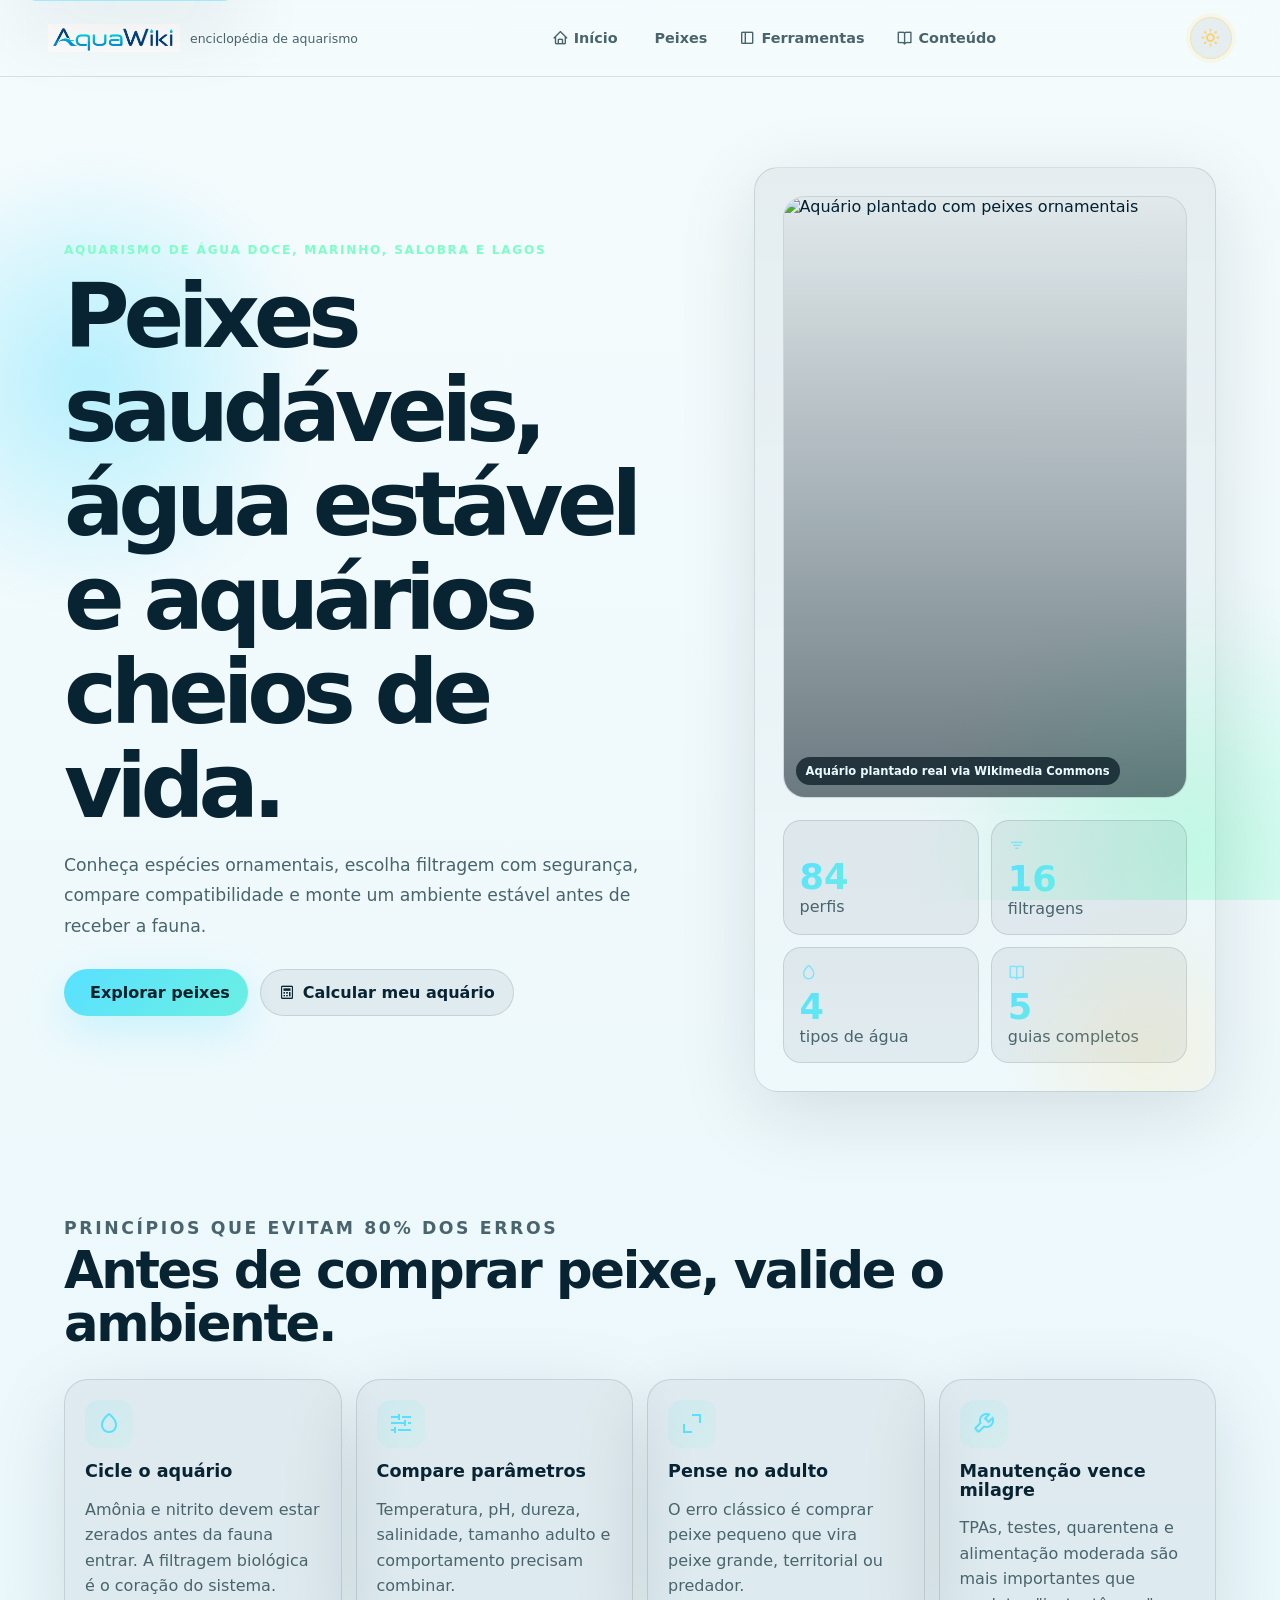
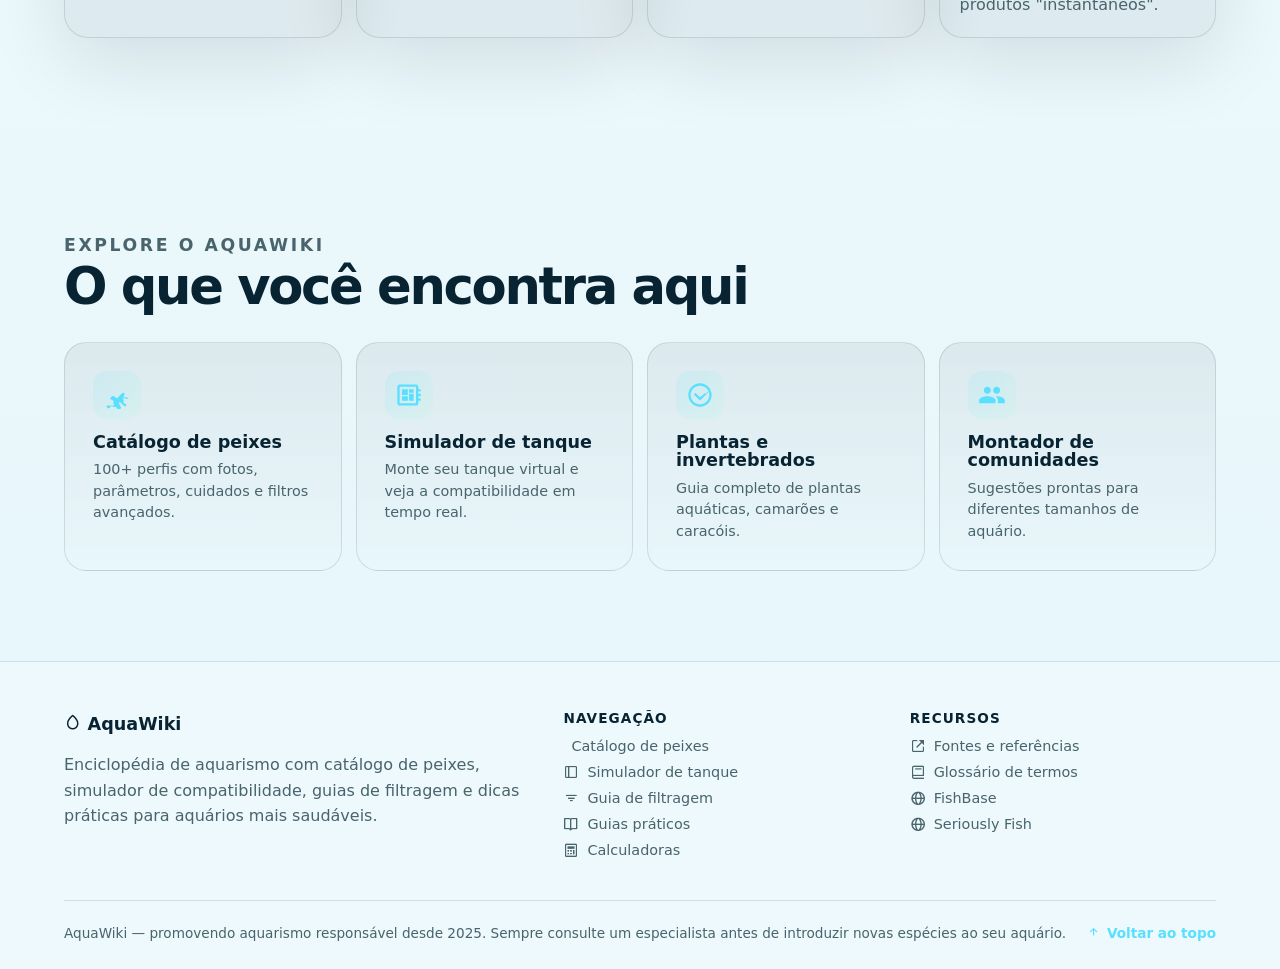
==== commit 6f3fdf41: "icons-fix" ====
--- a/aquawiki/index.html
+++ b/aquawiki/index.html
@@ -94,10 +94,10 @@
         <h2>O que você encontra aqui</h2>
       </div>
       <div class="principles">
-        <a href="peixes.html" class="feature-link"><span class="principle-icon"><i class="bx bx-fish"></i></span><h3>Catálogo de peixes</h3><p>100+ perfis com fotos, parâmetros, cuidados e filtros avançados.</p></a>
-        <a href="ferramentas.html" class="feature-link"><span class="principle-icon"><i class="bx bx-dock-left"></i></span><h3>Simulador de tanque</h3><p>Monte seu tanque virtual e veja a compatibilidade em tempo real.</p></a>
-        <a href="conteudo.html" class="feature-link"><span class="principle-icon"><i class="bx bx-leaf"></i></span><h3>Plantas e invertebrados</h3><p>Guia completo de plantas aquáticas, camarões e caracóis.</p></a>
-        <a href="ferramentas.html#comunidades" class="feature-link"><span class="principle-icon"><i class="bx bx-group"></i></span><h3>Montador de comunidades</h3><p>Sugestões prontas para diferentes tamanhos de aquário.</p></a>
+        <a href="peixes.html" class="feature-link"><span class="principle-icon"><svg viewBox="0 0 24 24" width="28" height="28" fill="currentColor"><path d="M21.58 15.39c-.28-.85-1.17-1.39-2.07-1.39h-2.27l1.17-2.26c.18-.34.12-.77-.14-1.04l-.34-.34a.996.996 0 0 0-1.41 0l-3.34 3.34a3.28 3.28 0 0 0-.82 1.27l-3.56-2.01c-.39-.22-.87-.15-1.14.17l-1.27 1.51c-.27.32-.2.8.17 1.02l2.58 1.55c-.14.43-.22.89-.22 1.37 0 .94.37 1.81.99 2.44L3.38 21c-.39.39-.39 1.02 0 1.41l.71.71c.39.39 1.02.39 1.41 0l1.81-1.81c.63.62 1.49.99 2.44.99.48 0 .94-.08 1.37-.22l1.55 2.58c.22.37.7.44 1.02.17l1.51-1.27c.32-.27.39-.75.17-1.14l-2.01-3.56c.51-.26.95-.56 1.27-.82l3.34 3.34a.996.996 0 0 0 1.41 0l.34-.34c.27-.27.32-.7.17-1.04l-2.26-1.17v-2.27c0-.9-.54-1.79-1.39-2.07l-.58-.19z"/></svg></span><h3>Catálogo de peixes</h3><p>100+ perfis com fotos, parâmetros, cuidados e filtros avançados.</p></a>
+        <a href="ferramentas.html" class="feature-link"><span class="principle-icon"><svg viewBox="0 0 24 24" width="28" height="28" fill="currentColor"><path d="M22 9V7h-2V5c0-1.1-.9-2-2-2H4c-1.1 0-2 .9-2 2v14c0 1.1.9 2 2 2h14c1.1 0 2-.9 2-2v-2h2v-2h-2v-2h2v-2h-2V9h2zm-4 10H4V5h14v14zM6 13h5v4H6v-4zm6-6h4v3h-4V7zM6 7h5v5H6V7zm6 4h4v6h-4v-6z"/></svg></span><h3>Simulador de tanque</h3><p>Monte seu tanque virtual e veja a compatibilidade em tempo real.</p></a>
+        <a href="conteudo.html" class="feature-link"><span class="principle-icon"><svg viewBox="0 0 24 24" width="28" height="28" fill="currentColor"><path d="M17.12 10.88c-.39-.39-1.04-.39-1.43 0L12 14.01l-3.29-3.29a.996.996 0 1 0-1.41 1.41l4 4c.39.39 1.02.39 1.41 0l6-6c.39-.39.39-1.03 0-1.42zM12 2C6.48 2 2 6.48 2 12s4.48 10 10 10 10-4.48 10-10S17.52 2 12 2zm0 18c-4.41 0-8-3.59-8-8s3.59-8 8-8 8 3.59 8 8-3.59 8-8 8z"/></svg></span><h3>Plantas e invertebrados</h3><p>Guia completo de plantas aquáticas, camarões e caracóis.</p></a>
+        <a href="ferramentas.html#comunidades" class="feature-link"><span class="principle-icon"><svg viewBox="0 0 24 24" width="28" height="28" fill="currentColor"><path d="M16 11c1.66 0 2.99-1.34 2.99-3S17.66 5 16 5c-1.66 0-3 1.34-3 3s1.34 3 3 3zm-8 0c1.66 0 2.99-1.34 2.99-3S9.66 5 8 5C6.34 5 5 6.34 5 8s1.34 3 3 3zm0 2c-2.33 0-7 1.17-7 3.5V19h14v-2.5c0-2.33-4.67-3.5-7-3.5zm8 0c-.29 0-.62.02-.97.05 1.16.84 1.97 1.97 1.97 3.45V19h6v-2.5c0-2.33-4.67-3.5-7-3.5z"/></svg></span><h3>Montador de comunidades</h3><p>Sugestões prontas para diferentes tamanhos de aquário.</p></a>
       </div>
     </section>
   </main>
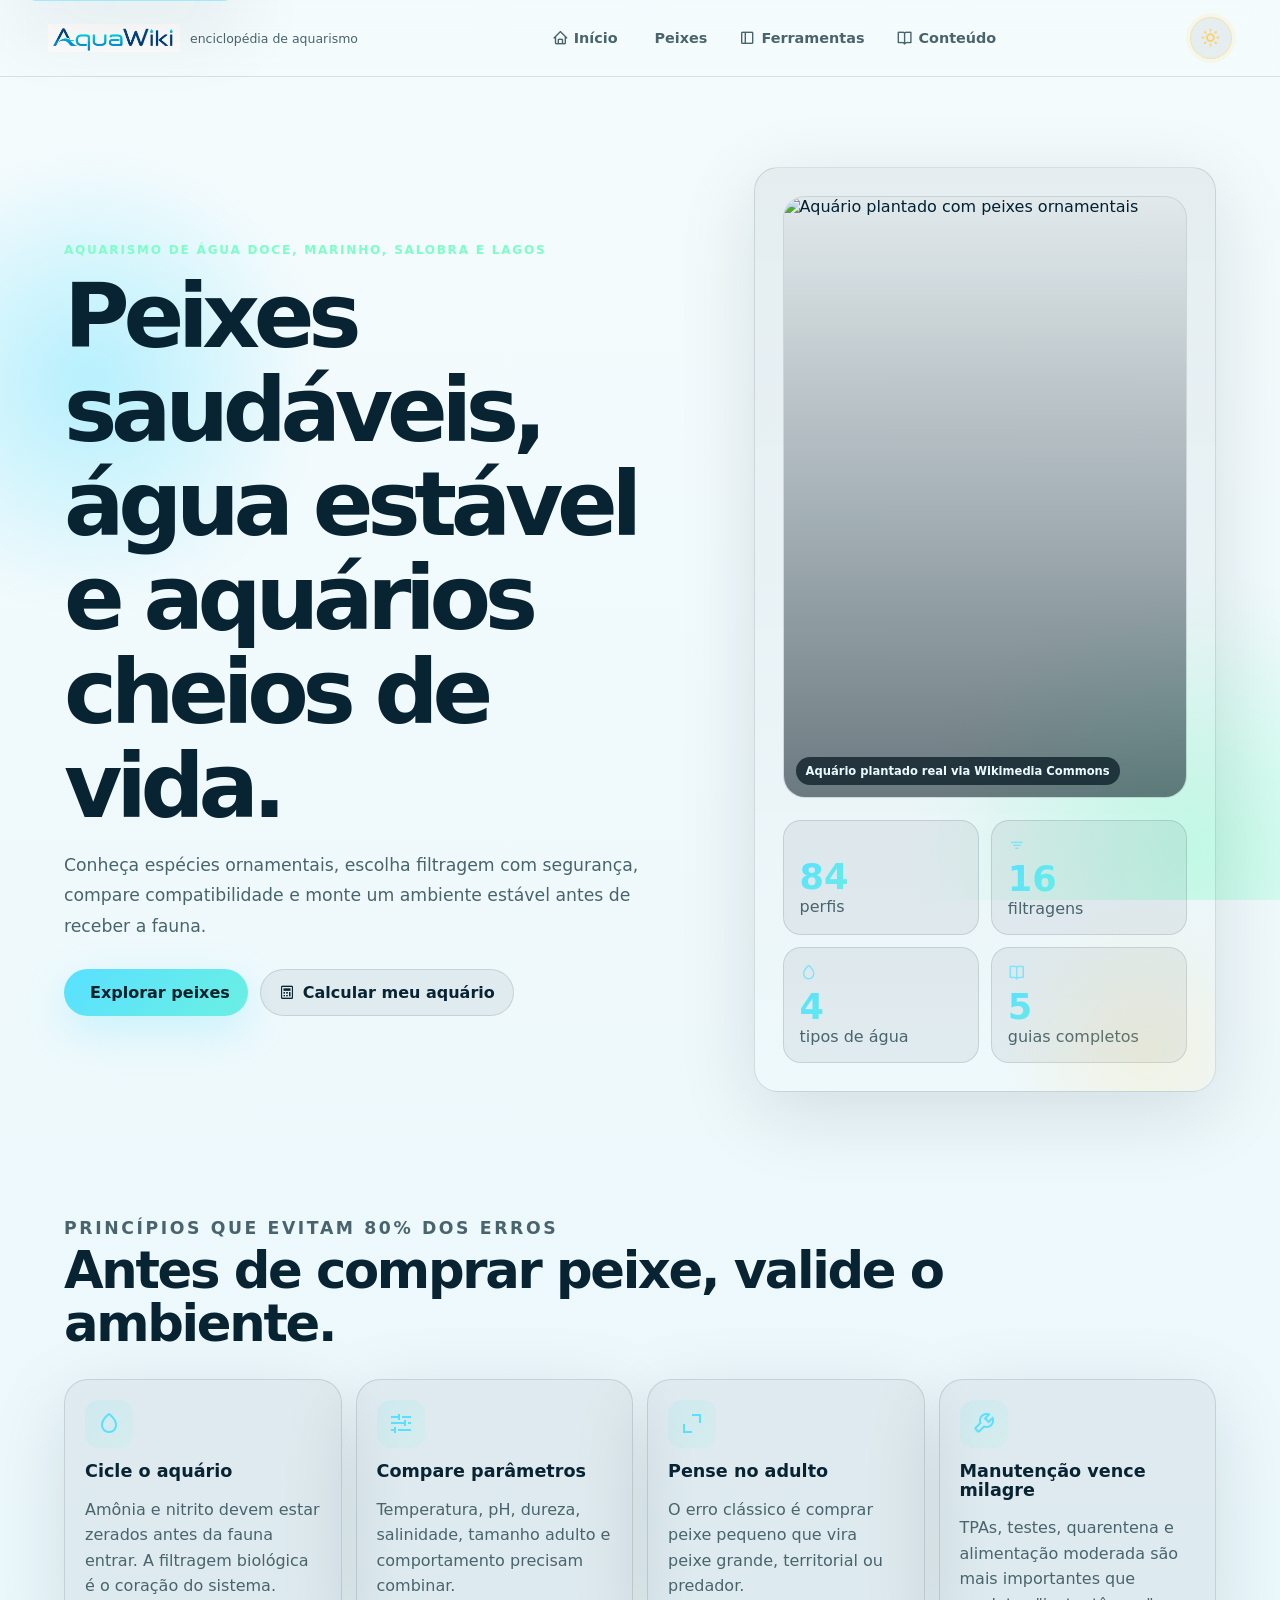
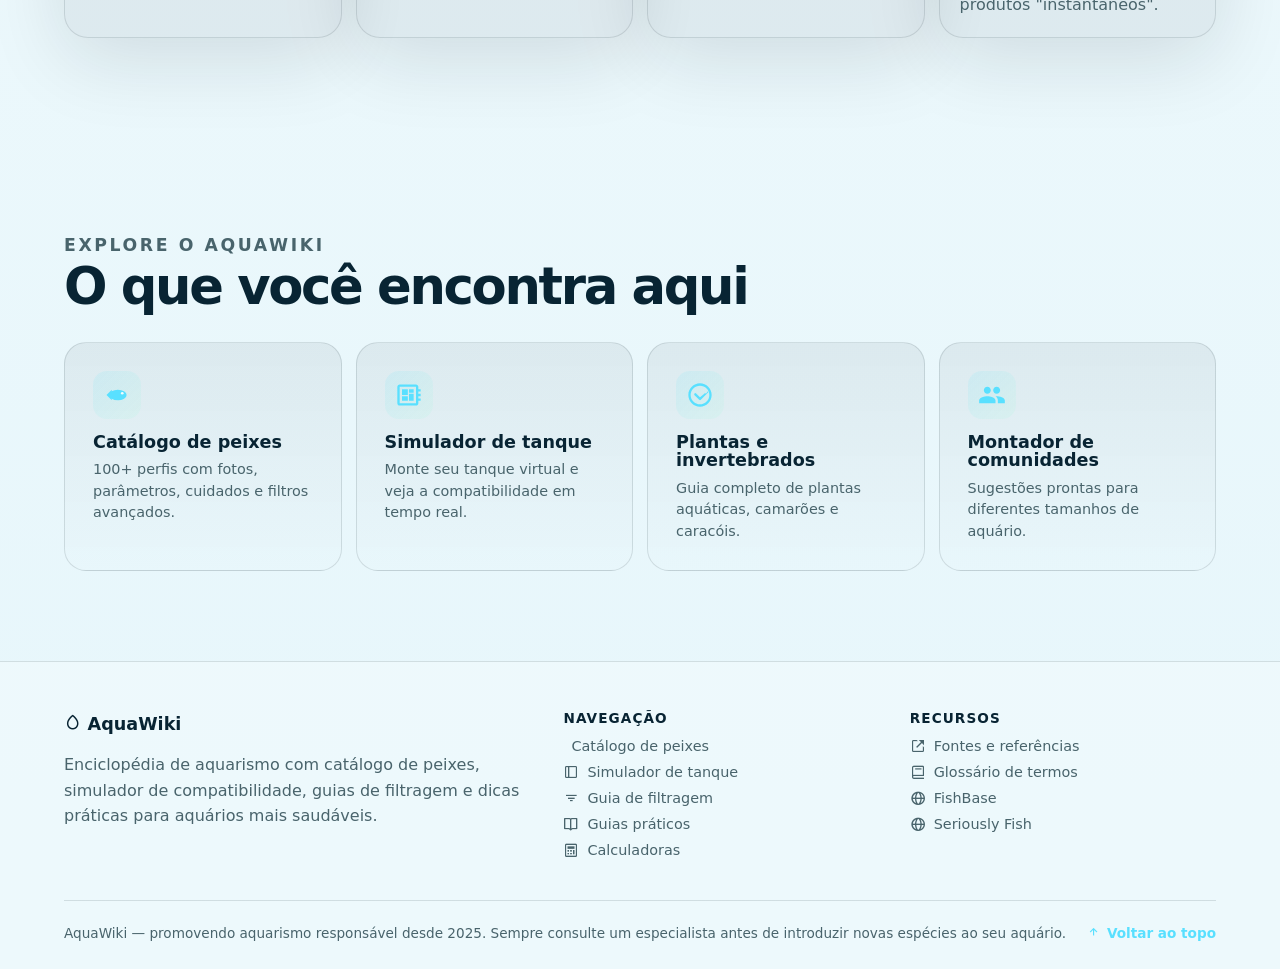
==== commit 3dcf676c: "fix-icon-fish" ====
--- a/aquawiki/index.html
+++ b/aquawiki/index.html
@@ -94,7 +94,7 @@
         <h2>O que você encontra aqui</h2>
       </div>
       <div class="principles">
-        <a href="peixes.html" class="feature-link"><span class="principle-icon"><svg viewBox="0 0 24 24" width="28" height="28" fill="currentColor"><path d="M21.58 15.39c-.28-.85-1.17-1.39-2.07-1.39h-2.27l1.17-2.26c.18-.34.12-.77-.14-1.04l-.34-.34a.996.996 0 0 0-1.41 0l-3.34 3.34a3.28 3.28 0 0 0-.82 1.27l-3.56-2.01c-.39-.22-.87-.15-1.14.17l-1.27 1.51c-.27.32-.2.8.17 1.02l2.58 1.55c-.14.43-.22.89-.22 1.37 0 .94.37 1.81.99 2.44L3.38 21c-.39.39-.39 1.02 0 1.41l.71.71c.39.39 1.02.39 1.41 0l1.81-1.81c.63.62 1.49.99 2.44.99.48 0 .94-.08 1.37-.22l1.55 2.58c.22.37.7.44 1.02.17l1.51-1.27c.32-.27.39-.75.17-1.14l-2.01-3.56c.51-.26.95-.56 1.27-.82l3.34 3.34a.996.996 0 0 0 1.41 0l.34-.34c.27-.27.32-.7.17-1.04l-2.26-1.17v-2.27c0-.9-.54-1.79-1.39-2.07l-.58-.19z"/></svg></span><h3>Catálogo de peixes</h3><p>100+ perfis com fotos, parâmetros, cuidados e filtros avançados.</p></a>
+        <a href="peixes.html" class="feature-link"><span class="principle-icon"><svg viewBox="0 0 32 32" width="28" height="28" fill="currentColor"><ellipse cx="17" cy="16" rx="10" ry="6"/><polygon points="4,16 10,10 10,22"/><circle cx="22" cy="14" r="1.5" fill="var(--bg)"/></svg></span><h3>Catálogo de peixes</h3><p>100+ perfis com fotos, parâmetros, cuidados e filtros avançados.</p></a>
         <a href="ferramentas.html" class="feature-link"><span class="principle-icon"><svg viewBox="0 0 24 24" width="28" height="28" fill="currentColor"><path d="M22 9V7h-2V5c0-1.1-.9-2-2-2H4c-1.1 0-2 .9-2 2v14c0 1.1.9 2 2 2h14c1.1 0 2-.9 2-2v-2h2v-2h-2v-2h2v-2h-2V9h2zm-4 10H4V5h14v14zM6 13h5v4H6v-4zm6-6h4v3h-4V7zM6 7h5v5H6V7zm6 4h4v6h-4v-6z"/></svg></span><h3>Simulador de tanque</h3><p>Monte seu tanque virtual e veja a compatibilidade em tempo real.</p></a>
         <a href="conteudo.html" class="feature-link"><span class="principle-icon"><svg viewBox="0 0 24 24" width="28" height="28" fill="currentColor"><path d="M17.12 10.88c-.39-.39-1.04-.39-1.43 0L12 14.01l-3.29-3.29a.996.996 0 1 0-1.41 1.41l4 4c.39.39 1.02.39 1.41 0l6-6c.39-.39.39-1.03 0-1.42zM12 2C6.48 2 2 6.48 2 12s4.48 10 10 10 10-4.48 10-10S17.52 2 12 2zm0 18c-4.41 0-8-3.59-8-8s3.59-8 8-8 8 3.59 8 8-3.59 8-8 8z"/></svg></span><h3>Plantas e invertebrados</h3><p>Guia completo de plantas aquáticas, camarões e caracóis.</p></a>
         <a href="ferramentas.html#comunidades" class="feature-link"><span class="principle-icon"><svg viewBox="0 0 24 24" width="28" height="28" fill="currentColor"><path d="M16 11c1.66 0 2.99-1.34 2.99-3S17.66 5 16 5c-1.66 0-3 1.34-3 3s1.34 3 3 3zm-8 0c1.66 0 2.99-1.34 2.99-3S9.66 5 8 5C6.34 5 5 6.34 5 8s1.34 3 3 3zm0 2c-2.33 0-7 1.17-7 3.5V19h14v-2.5c0-2.33-4.67-3.5-7-3.5zm8 0c-.29 0-.62.02-.97.05 1.16.84 1.97 1.97 1.97 3.45V19h6v-2.5c0-2.33-4.67-3.5-7-3.5z"/></svg></span><h3>Montador de comunidades</h3><p>Sugestões prontas para diferentes tamanhos de aquário.</p></a>
